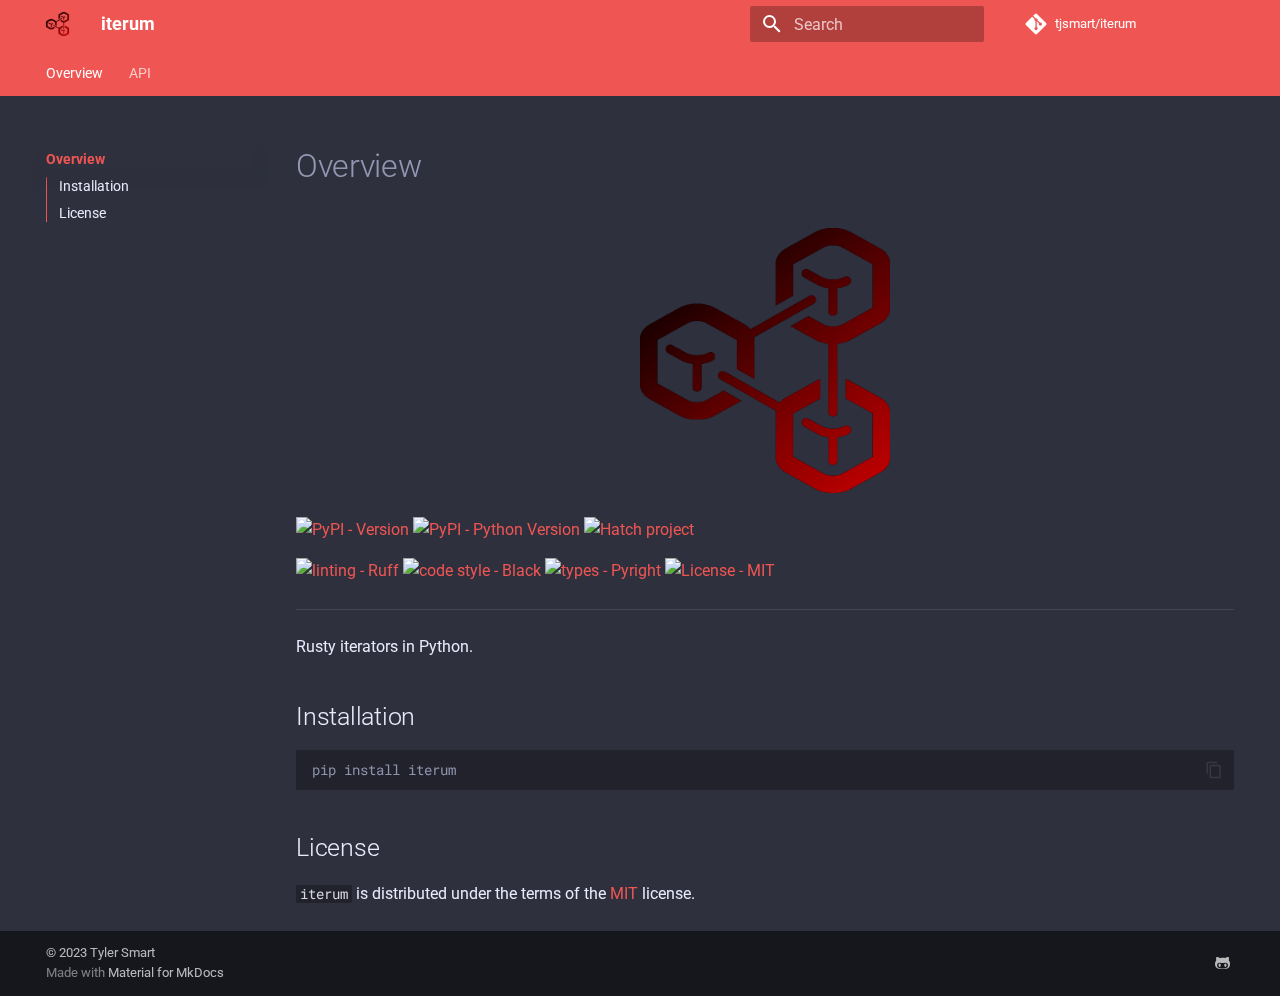
==== index.html @ ed1b3021 "Deployed e072a89 with MkDocs version: 1.4.3" ====
<!doctype html>
<html lang="en" class="no-js">
  <head>
    
      <meta charset="utf-8">
      <meta name="viewport" content="width=device-width,initial-scale=1">
      
      
        <meta name="author" content="tjsmart">
      
      
      
      
        <link rel="next" href="api/">
      
      <link rel="icon" href="assets/logo.png">
      <meta name="generator" content="mkdocs-1.4.3, mkdocs-material-9.1.17">
    
    
      
        <title>iterum</title>
      
    
    
      <link rel="stylesheet" href="assets/stylesheets/main.26e3688c.min.css">
      
        
        <link rel="stylesheet" href="assets/stylesheets/palette.ecc896b0.min.css">
      
      

    
    
    
      
        
        
        <link rel="preconnect" href="https://fonts.gstatic.com" crossorigin>
        <link rel="stylesheet" href="https://fonts.googleapis.com/css?family=Roboto:300,300i,400,400i,700,700i%7CRoboto+Mono:400,400i,700,700i&display=fallback">
        <style>:root{--md-text-font:"Roboto";--md-code-font:"Roboto Mono"}</style>
      
    
    
      <link rel="stylesheet" href="assets/_mkdocstrings.css">
    
    <script>__md_scope=new URL(".",location),__md_hash=e=>[...e].reduce((e,_)=>(e<<5)-e+_.charCodeAt(0),0),__md_get=(e,_=localStorage,t=__md_scope)=>JSON.parse(_.getItem(t.pathname+"."+e)),__md_set=(e,_,t=localStorage,a=__md_scope)=>{try{t.setItem(a.pathname+"."+e,JSON.stringify(_))}catch(e){}}</script>
    
      

    
    
    
  </head>
  
  
    
    
    
    
    
    <body dir="ltr" data-md-color-scheme="slate" data-md-color-primary="red" data-md-color-accent="red">
  
    
    
    <input class="md-toggle" data-md-toggle="drawer" type="checkbox" id="__drawer" autocomplete="off">
    <input class="md-toggle" data-md-toggle="search" type="checkbox" id="__search" autocomplete="off">
    <label class="md-overlay" for="__drawer"></label>
    <div data-md-component="skip">
      
        
        <a href="#overview" class="md-skip">
          Skip to content
        </a>
      
    </div>
    <div data-md-component="announce">
      
    </div>
    
    
      

<header class="md-header" data-md-component="header">
  <nav class="md-header__inner md-grid" aria-label="Header">
    <a href="." title="iterum" class="md-header__button md-logo" aria-label="iterum" data-md-component="logo">
      
  <img src="assets/logo.png" alt="logo">

    </a>
    <label class="md-header__button md-icon" for="__drawer">
      <svg xmlns="http://www.w3.org/2000/svg" viewBox="0 0 24 24"><path d="M3 6h18v2H3V6m0 5h18v2H3v-2m0 5h18v2H3v-2Z"/></svg>
    </label>
    <div class="md-header__title" data-md-component="header-title">
      <div class="md-header__ellipsis">
        <div class="md-header__topic">
          <span class="md-ellipsis">
            iterum
          </span>
        </div>
        <div class="md-header__topic" data-md-component="header-topic">
          <span class="md-ellipsis">
            
              Overview
            
          </span>
        </div>
      </div>
    </div>
    
      
    
    
    
      <label class="md-header__button md-icon" for="__search">
        <svg xmlns="http://www.w3.org/2000/svg" viewBox="0 0 24 24"><path d="M9.5 3A6.5 6.5 0 0 1 16 9.5c0 1.61-.59 3.09-1.56 4.23l.27.27h.79l5 5-1.5 1.5-5-5v-.79l-.27-.27A6.516 6.516 0 0 1 9.5 16 6.5 6.5 0 0 1 3 9.5 6.5 6.5 0 0 1 9.5 3m0 2C7 5 5 7 5 9.5S7 14 9.5 14 14 12 14 9.5 12 5 9.5 5Z"/></svg>
      </label>
      <div class="md-search" data-md-component="search" role="dialog">
  <label class="md-search__overlay" for="__search"></label>
  <div class="md-search__inner" role="search">
    <form class="md-search__form" name="search">
      <input type="text" class="md-search__input" name="query" aria-label="Search" placeholder="Search" autocapitalize="off" autocorrect="off" autocomplete="off" spellcheck="false" data-md-component="search-query" required>
      <label class="md-search__icon md-icon" for="__search">
        <svg xmlns="http://www.w3.org/2000/svg" viewBox="0 0 24 24"><path d="M9.5 3A6.5 6.5 0 0 1 16 9.5c0 1.61-.59 3.09-1.56 4.23l.27.27h.79l5 5-1.5 1.5-5-5v-.79l-.27-.27A6.516 6.516 0 0 1 9.5 16 6.5 6.5 0 0 1 3 9.5 6.5 6.5 0 0 1 9.5 3m0 2C7 5 5 7 5 9.5S7 14 9.5 14 14 12 14 9.5 12 5 9.5 5Z"/></svg>
        <svg xmlns="http://www.w3.org/2000/svg" viewBox="0 0 24 24"><path d="M20 11v2H8l5.5 5.5-1.42 1.42L4.16 12l7.92-7.92L13.5 5.5 8 11h12Z"/></svg>
      </label>
      <nav class="md-search__options" aria-label="Search">
        
        <button type="reset" class="md-search__icon md-icon" title="Clear" aria-label="Clear" tabindex="-1">
          <svg xmlns="http://www.w3.org/2000/svg" viewBox="0 0 24 24"><path d="M19 6.41 17.59 5 12 10.59 6.41 5 5 6.41 10.59 12 5 17.59 6.41 19 12 13.41 17.59 19 19 17.59 13.41 12 19 6.41Z"/></svg>
        </button>
      </nav>
      
        <div class="md-search__suggest" data-md-component="search-suggest"></div>
      
    </form>
    <div class="md-search__output">
      <div class="md-search__scrollwrap" data-md-scrollfix>
        <div class="md-search-result" data-md-component="search-result">
          <div class="md-search-result__meta">
            Initializing search
          </div>
          <ol class="md-search-result__list" role="presentation"></ol>
        </div>
      </div>
    </div>
  </div>
</div>
    
    
      <div class="md-header__source">
        <a href="https://github.com/tjsmart/iterum" title="Go to repository" class="md-source" data-md-component="source">
  <div class="md-source__icon md-icon">
    
    <svg xmlns="http://www.w3.org/2000/svg" viewBox="0 0 448 512"><!--! Font Awesome Free 6.4.0 by @fontawesome - https://fontawesome.com License - https://fontawesome.com/license/free (Icons: CC BY 4.0, Fonts: SIL OFL 1.1, Code: MIT License) Copyright 2023 Fonticons, Inc.--><path d="M439.55 236.05 244 40.45a28.87 28.87 0 0 0-40.81 0l-40.66 40.63 51.52 51.52c27.06-9.14 52.68 16.77 43.39 43.68l49.66 49.66c34.23-11.8 61.18 31 35.47 56.69-26.49 26.49-70.21-2.87-56-37.34L240.22 199v121.85c25.3 12.54 22.26 41.85 9.08 55a34.34 34.34 0 0 1-48.55 0c-17.57-17.6-11.07-46.91 11.25-56v-123c-20.8-8.51-24.6-30.74-18.64-45L142.57 101 8.45 235.14a28.86 28.86 0 0 0 0 40.81l195.61 195.6a28.86 28.86 0 0 0 40.8 0l194.69-194.69a28.86 28.86 0 0 0 0-40.81z"/></svg>
  </div>
  <div class="md-source__repository">
    tjsmart/iterum
  </div>
</a>
      </div>
    
  </nav>
  
</header>
    
    <div class="md-container" data-md-component="container">
      
      
        
          
            
<nav class="md-tabs" aria-label="Tabs" data-md-component="tabs">
  <div class="md-grid">
    <ul class="md-tabs__list">
      
        
  
  
    
  


  <li class="md-tabs__item">
    <a href="." class="md-tabs__link md-tabs__link--active">
      Overview
    </a>
  </li>

      
        
  
  


  <li class="md-tabs__item">
    <a href="api/" class="md-tabs__link">
      API
    </a>
  </li>

      
    </ul>
  </div>
</nav>
          
        
      
      <main class="md-main" data-md-component="main">
        <div class="md-main__inner md-grid">
          
            
              
              <div class="md-sidebar md-sidebar--primary" data-md-component="sidebar" data-md-type="navigation" >
                <div class="md-sidebar__scrollwrap">
                  <div class="md-sidebar__inner">
                    

  


  

<nav class="md-nav md-nav--primary md-nav--lifted md-nav--integrated" aria-label="Navigation" data-md-level="0">
  <label class="md-nav__title" for="__drawer">
    <a href="." title="iterum" class="md-nav__button md-logo" aria-label="iterum" data-md-component="logo">
      
  <img src="assets/logo.png" alt="logo">

    </a>
    iterum
  </label>
  
    <div class="md-nav__source">
      <a href="https://github.com/tjsmart/iterum" title="Go to repository" class="md-source" data-md-component="source">
  <div class="md-source__icon md-icon">
    
    <svg xmlns="http://www.w3.org/2000/svg" viewBox="0 0 448 512"><!--! Font Awesome Free 6.4.0 by @fontawesome - https://fontawesome.com License - https://fontawesome.com/license/free (Icons: CC BY 4.0, Fonts: SIL OFL 1.1, Code: MIT License) Copyright 2023 Fonticons, Inc.--><path d="M439.55 236.05 244 40.45a28.87 28.87 0 0 0-40.81 0l-40.66 40.63 51.52 51.52c27.06-9.14 52.68 16.77 43.39 43.68l49.66 49.66c34.23-11.8 61.18 31 35.47 56.69-26.49 26.49-70.21-2.87-56-37.34L240.22 199v121.85c25.3 12.54 22.26 41.85 9.08 55a34.34 34.34 0 0 1-48.55 0c-17.57-17.6-11.07-46.91 11.25-56v-123c-20.8-8.51-24.6-30.74-18.64-45L142.57 101 8.45 235.14a28.86 28.86 0 0 0 0 40.81l195.61 195.6a28.86 28.86 0 0 0 40.8 0l194.69-194.69a28.86 28.86 0 0 0 0-40.81z"/></svg>
  </div>
  <div class="md-source__repository">
    tjsmart/iterum
  </div>
</a>
    </div>
  
  <ul class="md-nav__list" data-md-scrollfix>
    
      
      
      

  
  
    
  
  
    <li class="md-nav__item md-nav__item--active">
      
      <input class="md-nav__toggle md-toggle" type="checkbox" id="__toc">
      
      
        
      
      
        <label class="md-nav__link md-nav__link--active" for="__toc">
          Overview
          <span class="md-nav__icon md-icon"></span>
        </label>
      
      <a href="." class="md-nav__link md-nav__link--active">
        Overview
      </a>
      
        

<nav class="md-nav md-nav--secondary" aria-label="Table of contents">
  
  
  
    
  
  
    <label class="md-nav__title" for="__toc">
      <span class="md-nav__icon md-icon"></span>
      Table of contents
    </label>
    <ul class="md-nav__list" data-md-component="toc" data-md-scrollfix>
      
        <li class="md-nav__item">
  <a href="#installation" class="md-nav__link">
    Installation
  </a>
  
</li>
      
        <li class="md-nav__item">
  <a href="#license" class="md-nav__link">
    License
  </a>
  
</li>
      
    </ul>
  
</nav>
      
    </li>
  

    
      
      
      

  
  
  
    <li class="md-nav__item">
      <a href="api/" class="md-nav__link">
        API
      </a>
    </li>
  

    
  </ul>
</nav>
                  </div>
                </div>
              </div>
            
            
          
          
            <div class="md-content" data-md-component="content">
              <article class="md-content__inner md-typeset">
                
                  

  
  


<h1 id="overview">Overview</h1>
<div align="center">
<!-- <img src="https://raw.githubusercontent.com/tjsmart/iterum/main/docs/assets/images/logo.png" alt="Iterum logo" width="500" role="img"> -->
<img src="assets/logo.png" alt="Iterum logo" width="250" role="img">
</div>

<p><a href="https://pypi.org/project/iterum"><img alt="PyPI - Version" src="https://img.shields.io/pypi/v/iterum.svg" /></a>
<a href="https://pypi.org/project/iterum"><img alt="PyPI - Python Version" src="https://img.shields.io/pypi/pyversions/iterum.svg" /></a>
<a href="https://github.com/pypa/hatch"><img alt="Hatch project" src="https://img.shields.io/badge/%F0%9F%A5%9A-Hatch-4051b5.svg" /></a></p>
<p><a href="https://github.com/astral-sh/ruff"><img alt="linting - Ruff" src="https://img.shields.io/endpoint?url=https://raw.githubusercontent.com/charliermarsh/ruff/main/assets/badge/v2.json" /></a>
<a href="https://github.com/psf/black"><img alt="code style - Black" src="https://img.shields.io/badge/code%20style-black-000000.svg" /></a>
<a href="https://microsoft.github.io/pyright/"><img alt="types - Pyright" src="https://microsoft.github.io/pyright/img/pyright_badge.svg" /></a>
<a href="https://spdx.org/licenses/"><img alt="License - MIT" src="https://img.shields.io/badge/license-MIT-9400d3.svg" /></a></p>
<hr />
<p>Rusty iterators in Python.</p>
<h2 id="installation">Installation</h2>
<div class="highlight"><pre><span></span><code><a id="__codelineno-0-1" name="__codelineno-0-1" href="#__codelineno-0-1"></a><span class="go">pip install iterum</span>
</code></pre></div>
<h2 id="license">License</h2>
<p><code>iterum</code> is distributed under the terms of the <a href="https://spdx.org/licenses/MIT.html">MIT</a> license.</p>





                
              </article>
            </div>
          
          
  <script>var tabs=__md_get("__tabs");if(Array.isArray(tabs))e:for(var set of document.querySelectorAll(".tabbed-set")){var tab,labels=set.querySelector(".tabbed-labels");for(tab of tabs)for(var label of labels.getElementsByTagName("label"))if(label.innerText.trim()===tab){var input=document.getElementById(label.htmlFor);input.checked=!0;continue e}}</script>

        </div>
        
          <button type="button" class="md-top md-icon" data-md-component="top" hidden>
            <svg xmlns="http://www.w3.org/2000/svg" viewBox="0 0 24 24"><path d="M13 20h-2V8l-5.5 5.5-1.42-1.42L12 4.16l7.92 7.92-1.42 1.42L13 8v12Z"/></svg>
            Back to top
          </button>
        
      </main>
      
        <footer class="md-footer">
  
  <div class="md-footer-meta md-typeset">
    <div class="md-footer-meta__inner md-grid">
      <div class="md-copyright">
  
    <div class="md-copyright__highlight">
      &copy; 2023 <a href="https://github.com/tjsmart"  target="_blank" rel="noopener">Tyler Smart</a>

    </div>
  
  
    Made with
    <a href="https://squidfunk.github.io/mkdocs-material/" target="_blank" rel="noopener">
      Material for MkDocs
    </a>
  
</div>
      
        <div class="md-social">
  
    
    
    
    
      
      
    
    <a href="https://github.com/tjsmart" target="_blank" rel="noopener" title="github.com" class="md-social__link">
      <svg xmlns="http://www.w3.org/2000/svg" viewBox="0 0 480 512"><!--! Font Awesome Free 6.4.0 by @fontawesome - https://fontawesome.com License - https://fontawesome.com/license/free (Icons: CC BY 4.0, Fonts: SIL OFL 1.1, Code: MIT License) Copyright 2023 Fonticons, Inc.--><path d="M186.1 328.7c0 20.9-10.9 55.1-36.7 55.1s-36.7-34.2-36.7-55.1 10.9-55.1 36.7-55.1 36.7 34.2 36.7 55.1zM480 278.2c0 31.9-3.2 65.7-17.5 95-37.9 76.6-142.1 74.8-216.7 74.8-75.8 0-186.2 2.7-225.6-74.8-14.6-29-20.2-63.1-20.2-95 0-41.9 13.9-81.5 41.5-113.6-5.2-15.8-7.7-32.4-7.7-48.8 0-21.5 4.9-32.3 14.6-51.8 45.3 0 74.3 9 108.8 36 29-6.9 58.8-10 88.7-10 27 0 54.2 2.9 80.4 9.2 34-26.7 63-35.2 107.8-35.2 9.8 19.5 14.6 30.3 14.6 51.8 0 16.4-2.6 32.7-7.7 48.2 27.5 32.4 39 72.3 39 114.2zm-64.3 50.5c0-43.9-26.7-82.6-73.5-82.6-18.9 0-37 3.4-56 6-14.9 2.3-29.8 3.2-45.1 3.2-15.2 0-30.1-.9-45.1-3.2-18.7-2.6-37-6-56-6-46.8 0-73.5 38.7-73.5 82.6 0 87.8 80.4 101.3 150.4 101.3h48.2c70.3 0 150.6-13.4 150.6-101.3zm-82.6-55.1c-25.8 0-36.7 34.2-36.7 55.1s10.9 55.1 36.7 55.1 36.7-34.2 36.7-55.1-10.9-55.1-36.7-55.1z"/></svg>
    </a>
  
</div>
      
    </div>
  </div>
</footer>
      
    </div>
    <div class="md-dialog" data-md-component="dialog">
      <div class="md-dialog__inner md-typeset"></div>
    </div>
    
    <script id="__config" type="application/json">{"base": ".", "features": ["navigation.tabs", "navigation.sections", "toc.integrate", "navigation.top", "search.suggest", "search.highlight", "content.tabs.link", "content.code.annotation", "content.code.copy"], "search": "assets/javascripts/workers/search.208ed371.min.js", "translations": {"clipboard.copied": "Copied to clipboard", "clipboard.copy": "Copy to clipboard", "search.result.more.one": "1 more on this page", "search.result.more.other": "# more on this page", "search.result.none": "No matching documents", "search.result.one": "1 matching document", "search.result.other": "# matching documents", "search.result.placeholder": "Type to start searching", "search.result.term.missing": "Missing", "select.version": "Select version"}}</script>
    
    
      <script src="assets/javascripts/bundle.b425cdc4.min.js"></script>
      
    
  </body>
</html>
---- assets/stylesheets/main.26e3688c.min.css ----
@charset "UTF-8";html{-webkit-text-size-adjust:none;-moz-text-size-adjust:none;text-size-adjust:none;box-sizing:border-box}*,:after,:before{box-sizing:inherit}@media (prefers-reduced-motion){*,:after,:before{transition:none!important}}body{margin:0}a,button,input,label{-webkit-tap-highlight-color:transparent}a{color:inherit;text-decoration:none}hr{border:0;box-sizing:initial;display:block;height:.05rem;overflow:visible;padding:0}small{font-size:80%}sub,sup{line-height:1em}img{border-style:none}table{border-collapse:initial;border-spacing:0}td,th{font-weight:400;vertical-align:top}button{background:#0000;border:0;font-family:inherit;font-size:inherit;margin:0;padding:0}input{border:0;outline:none}:root{--md-primary-fg-color:#4051b5;--md-primary-fg-color--light:#5d6cc0;--md-primary-fg-color--dark:#303fa1;--md-primary-bg-color:#fff;--md-primary-bg-color--light:#ffffffb3;--md-accent-fg-color:#526cfe;--md-accent-fg-color--transparent:#526cfe1a;--md-accent-bg-color:#fff;--md-accent-bg-color--light:#ffffffb3}[data-md-color-scheme=default]{color-scheme:light}[data-md-color-scheme=default] img[src$="#gh-dark-mode-only"],[data-md-color-scheme=default] img[src$="#only-dark"]{display:none}:root,[data-md-color-scheme=default]{--md-default-fg-color:#000000de;--md-default-fg-color--light:#0000008a;--md-default-fg-color--lighter:#00000052;--md-default-fg-color--lightest:#00000012;--md-default-bg-color:#fff;--md-default-bg-color--light:#ffffffb3;--md-default-bg-color--lighter:#ffffff4d;--md-default-bg-color--lightest:#ffffff1f;--md-code-fg-color:#36464e;--md-code-bg-color:#f5f5f5;--md-code-hl-color:#ffff0080;--md-code-hl-number-color:#d52a2a;--md-code-hl-special-color:#db1457;--md-code-hl-function-color:#a846b9;--md-code-hl-constant-color:#6e59d9;--md-code-hl-keyword-color:#3f6ec6;--md-code-hl-string-color:#1c7d4d;--md-code-hl-name-color:var(--md-code-fg-color);--md-code-hl-operator-color:var(--md-default-fg-color--light);--md-code-hl-punctuation-color:var(--md-default-fg-color--light);--md-code-hl-comment-color:var(--md-default-fg-color--light);--md-code-hl-generic-color:var(--md-default-fg-color--light);--md-code-hl-variable-color:var(--md-default-fg-color--light);--md-typeset-color:var(--md-default-fg-color);--md-typeset-a-color:var(--md-primary-fg-color);--md-typeset-mark-color:#ffff0080;--md-typeset-del-color:#f5503d26;--md-typeset-ins-color:#0bd57026;--md-typeset-kbd-color:#fafafa;--md-typeset-kbd-accent-color:#fff;--md-typeset-kbd-border-color:#b8b8b8;--md-typeset-table-color:#0000001f;--md-typeset-table-color--light:rgba(0,0,0,.035);--md-admonition-fg-color:var(--md-default-fg-color);--md-admonition-bg-color:var(--md-default-bg-color);--md-warning-fg-color:#000000de;--md-warning-bg-color:#ff9;--md-footer-fg-color:#fff;--md-footer-fg-color--light:#ffffffb3;--md-footer-fg-color--lighter:#ffffff73;--md-footer-bg-color:#000000de;--md-footer-bg-color--dark:#00000052;--md-shadow-z1:0 0.2rem 0.5rem #0000000d,0 0 0.05rem #0000001a;--md-shadow-z2:0 0.2rem 0.5rem #0000001a,0 0 0.05rem #00000040;--md-shadow-z3:0 0.2rem 0.5rem #0003,0 0 0.05rem #00000059}.md-icon svg{fill:currentcolor;display:block;height:1.2rem;width:1.2rem}body{-webkit-font-smoothing:antialiased;-moz-osx-font-smoothing:grayscale;--md-text-font-family:var(--md-text-font,_),-apple-system,BlinkMacSystemFont,Helvetica,Arial,sans-serif;--md-code-font-family:var(--md-code-font,_),SFMono-Regular,Consolas,Menlo,monospace}aside,body,input{font-feature-settings:"kern","liga";color:var(--md-typeset-color);font-family:var(--md-text-font-family)}code,kbd,pre{font-feature-settings:"kern";font-family:var(--md-code-font-family)}:root{--md-typeset-table-sort-icon:url('data:image/svg+xml;charset=utf-8,<svg xmlns="http://www.w3.org/2000/svg" viewBox="0 0 24 24"><path d="m18 21-4-4h3V7h-3l4-4 4 4h-3v10h3M2 19v-2h10v2M2 13v-2h7v2M2 7V5h4v2H2Z"/></svg>');--md-typeset-table-sort-icon--asc:url('data:image/svg+xml;charset=utf-8,<svg xmlns="http://www.w3.org/2000/svg" viewBox="0 0 24 24"><path d="M19 17h3l-4 4-4-4h3V3h2M2 17h10v2H2M6 5v2H2V5m0 6h7v2H2v-2Z"/></svg>');--md-typeset-table-sort-icon--desc:url('data:image/svg+xml;charset=utf-8,<svg xmlns="http://www.w3.org/2000/svg" viewBox="0 0 24 24"><path d="M19 7h3l-4-4-4 4h3v14h2M2 17h10v2H2M6 5v2H2V5m0 6h7v2H2v-2Z"/></svg>')}.md-typeset{-webkit-print-color-adjust:exact;color-adjust:exact;font-size:.8rem;line-height:1.6}@media print{.md-typeset{font-size:.68rem}}.md-typeset blockquote,.md-typeset dl,.md-typeset figure,.md-typeset ol,.md-typeset pre,.md-typeset ul{margin-bottom:1em;margin-top:1em}.md-typeset h1{color:var(--md-default-fg-color--light);font-size:2em;line-height:1.3;margin:0 0 1.25em}.md-typeset h1,.md-typeset h2{font-weight:300;letter-spacing:-.01em}.md-typeset h2{font-size:1.5625em;line-height:1.4;margin:1.6em 0 .64em}.md-typeset h3{font-size:1.25em;font-weight:400;letter-spacing:-.01em;line-height:1.5;margin:1.6em 0 .8em}.md-typeset h2+h3{margin-top:.8em}.md-typeset h4{font-weight:700;letter-spacing:-.01em;margin:1em 0}.md-typeset h5,.md-typeset h6{color:var(--md-default-fg-color--light);font-size:.8em;font-weight:700;letter-spacing:-.01em;margin:1.25em 0}.md-typeset h5{text-transform:uppercase}.md-typeset hr{border-bottom:.05rem solid var(--md-default-fg-color--lightest);display:flow-root;margin:1.5em 0}.md-typeset a{color:var(--md-typeset-a-color);word-break:break-word}.md-typeset a,.md-typeset a:before{transition:color 125ms}.md-typeset a:focus,.md-typeset a:hover{color:var(--md-accent-fg-color)}.md-typeset a:focus code,.md-typeset a:hover code{background-color:var(--md-accent-fg-color--transparent)}.md-typeset a code{color:currentcolor;transition:background-color 125ms}.md-typeset a.focus-visible{outline-color:var(--md-accent-fg-color);outline-offset:.2rem}.md-typeset code,.md-typeset kbd,.md-typeset pre{color:var(--md-code-fg-color);direction:ltr;font-variant-ligatures:none}@media print{.md-typeset code,.md-typeset kbd,.md-typeset pre{white-space:pre-wrap}}.md-typeset code{background-color:var(--md-code-bg-color);border-radius:.1rem;-webkit-box-decoration-break:clone;box-decoration-break:clone;font-size:.85em;padding:0 .2941176471em;word-break:break-word}.md-typeset code:not(.focus-visible){-webkit-tap-highlight-color:transparent;outline:none}.md-typeset pre{display:flow-root;line-height:1.4;position:relative}.md-typeset pre>code{-webkit-box-decoration-break:slice;box-decoration-break:slice;box-shadow:none;display:block;margin:0;outline-color:var(--md-accent-fg-color);overflow:auto;padding:.7720588235em 1.1764705882em;scrollbar-color:var(--md-default-fg-color--lighter) #0000;scrollbar-width:thin;touch-action:auto;word-break:normal}.md-typeset pre>code:hover{scrollbar-color:var(--md-accent-fg-color) #0000}.md-typeset pre>code::-webkit-scrollbar{height:.2rem;width:.2rem}.md-typeset pre>code::-webkit-scrollbar-thumb{background-color:var(--md-default-fg-color--lighter)}.md-typeset pre>code::-webkit-scrollbar-thumb:hover{background-color:var(--md-accent-fg-color)}.md-typeset kbd{background-color:var(--md-typeset-kbd-color);border-radius:.1rem;box-shadow:0 .1rem 0 .05rem var(--md-typeset-kbd-border-color),0 .1rem 0 var(--md-typeset-kbd-border-color),0 -.1rem .2rem var(--md-typeset-kbd-accent-color) inset;color:var(--md-default-fg-color);display:inline-block;font-size:.75em;padding:0 .6666666667em;vertical-align:text-top;word-break:break-word}.md-typeset mark{background-color:var(--md-typeset-mark-color);-webkit-box-decoration-break:clone;box-decoration-break:clone;color:inherit;word-break:break-word}.md-typeset abbr{border-bottom:.05rem dotted var(--md-default-fg-color--light);cursor:help;text-decoration:none}@media (hover:none){.md-typeset abbr[title]:focus:after,.md-typeset abbr[title]:hover:after{background-color:var(--md-default-fg-color);border-radius:.1rem;box-shadow:var(--md-shadow-z3);color:var(--md-default-bg-color);content:attr(title);font-size:.7rem;left:.8rem;margin-top:2em;padding:.2rem .3rem;position:absolute;right:.8rem}}.md-typeset small{opacity:.75}[dir=ltr] .md-typeset sub,[dir=ltr] .md-typeset sup{margin-left:.078125em}[dir=rtl] .md-typeset sub,[dir=rtl] .md-typeset sup{margin-right:.078125em}[dir=ltr] .md-typeset blockquote{padding-left:.6rem}[dir=rtl] .md-typeset blockquote{padding-right:.6rem}[dir=ltr] .md-typeset blockquote{border-left:.2rem solid var(--md-default-fg-color--lighter)}[dir=rtl] .md-typeset blockquote{border-right:.2rem solid var(--md-default-fg-color--lighter)}.md-typeset blockquote{color:var(--md-default-fg-color--light);margin-left:0;margin-right:0}.md-typeset ul{list-style-type:disc}[dir=ltr] .md-typeset ol,[dir=ltr] .md-typeset ul{margin-left:.625em}[dir=rtl] .md-typeset ol,[dir=rtl] .md-typeset ul{margin-right:.625em}.md-typeset ol,.md-typeset ul{padding:0}.md-typeset ol:not([hidden]),.md-typeset ul:not([hidden]){display:flow-root}.md-typeset ol ol,.md-typeset ul ol{list-style-type:lower-alpha}.md-typeset ol ol ol,.md-typeset ul ol ol{list-style-type:lower-roman}[dir=ltr] .md-typeset ol li,[dir=ltr] .md-typeset ul li{margin-left:1.25em}[dir=rtl] .md-typeset ol li,[dir=rtl] .md-typeset ul li{margin-right:1.25em}.md-typeset ol li,.md-typeset ul li{margin-bottom:.5em}.md-typeset ol li blockquote,.md-typeset ol li p,.md-typeset ul li blockquote,.md-typeset ul li p{margin:.5em 0}.md-typeset ol li:last-child,.md-typeset ul li:last-child{margin-bottom:0}[dir=ltr] .md-typeset ol li ol,[dir=ltr] .md-typeset ol li ul,[dir=ltr] .md-typeset ul li ol,[dir=ltr] .md-typeset ul li ul{margin-left:.625em}[dir=rtl] .md-typeset ol li ol,[dir=rtl] .md-typeset ol li ul,[dir=rtl] .md-typeset ul li ol,[dir=rtl] .md-typeset ul li ul{margin-right:.625em}.md-typeset ol li ol,.md-typeset ol li ul,.md-typeset ul li ol,.md-typeset ul li ul{margin-bottom:.5em;margin-top:.5em}[dir=ltr] .md-typeset dd{margin-left:1.875em}[dir=rtl] .md-typeset dd{margin-right:1.875em}.md-typeset dd{margin-bottom:1.5em;margin-top:1em}.md-typeset img,.md-typeset svg,.md-typeset video{height:auto;max-width:100%}.md-typeset img[align=left]{margin:1em 1em 1em 0}.md-typeset img[align=right]{margin:1em 0 1em 1em}.md-typeset img[align]:only-child{margin-top:0}.md-typeset figure{display:flow-root;margin:1em auto;max-width:100%;text-align:center;width:-webkit-fit-content;width:-moz-fit-content;width:fit-content}.md-typeset figure img{display:block}.md-typeset figcaption{font-style:italic;margin:1em auto;max-width:24rem}.md-typeset iframe{max-width:100%}.md-typeset table:not([class]){background-color:var(--md-default-bg-color);border:.05rem solid var(--md-typeset-table-color);border-radius:.1rem;display:inline-block;font-size:.64rem;max-width:100%;overflow:auto;touch-action:auto}@media print{.md-typeset table:not([class]){display:table}}.md-typeset table:not([class])+*{margin-top:1.5em}.md-typeset table:not([class]) td>:first-child,.md-typeset table:not([class]) th>:first-child{margin-top:0}.md-typeset table:not([class]) td>:last-child,.md-typeset table:not([class]) th>:last-child{margin-bottom:0}.md-typeset table:not([class]) td:not([align]),.md-typeset table:not([class]) th:not([align]){text-align:left}[dir=rtl] .md-typeset table:not([class]) td:not([align]),[dir=rtl] .md-typeset table:not([class]) th:not([align]){text-align:right}.md-typeset table:not([class]) th{font-weight:700;min-width:5rem;padding:.9375em 1.25em;vertical-align:top}.md-typeset table:not([class]) td{border-top:.05rem solid var(--md-typeset-table-color);padding:.9375em 1.25em;vertical-align:top}.md-typeset table:not([class]) tbody tr{transition:background-color 125ms}.md-typeset table:not([class]) tbody tr:hover{background-color:var(--md-typeset-table-color--light);box-shadow:0 .05rem 0 var(--md-default-bg-color) inset}.md-typeset table:not([class]) a{word-break:normal}.md-typeset table th[role=columnheader]{cursor:pointer}[dir=ltr] .md-typeset table th[role=columnheader]:after{margin-left:.5em}[dir=rtl] .md-typeset table th[role=columnheader]:after{margin-right:.5em}.md-typeset table th[role=columnheader]:after{content:"";display:inline-block;height:1.2em;-webkit-mask-image:var(--md-typeset-table-sort-icon);mask-image:var(--md-typeset-table-sort-icon);-webkit-mask-repeat:no-repeat;mask-repeat:no-repeat;-webkit-mask-size:contain;mask-size:contain;transition:background-color 125ms;vertical-align:text-bottom;width:1.2em}.md-typeset table th[role=columnheader]:hover:after{background-color:var(--md-default-fg-color--lighter)}.md-typeset table th[role=columnheader][aria-sort=ascending]:after{background-color:var(--md-default-fg-color--light);-webkit-mask-image:var(--md-typeset-table-sort-icon--asc);mask-image:var(--md-typeset-table-sort-icon--asc)}.md-typeset table th[role=columnheader][aria-sort=descending]:after{background-color:var(--md-default-fg-color--light);-webkit-mask-image:var(--md-typeset-table-sort-icon--desc);mask-image:var(--md-typeset-table-sort-icon--desc)}.md-typeset__scrollwrap{margin:1em -.8rem;overflow-x:auto;touch-action:auto}.md-typeset__table{display:inline-block;margin-bottom:.5em;padding:0 .8rem}@media print{.md-typeset__table{display:block}}html .md-typeset__table table{display:table;margin:0;overflow:hidden;width:100%}@media screen and (max-width:44.9375em){.md-content__inner>pre{margin:1em -.8rem}.md-content__inner>pre code{border-radius:0}}.md-banner{background-color:var(--md-footer-bg-color);color:var(--md-footer-fg-color);overflow:auto}@media print{.md-banner{display:none}}.md-banner--warning{background-color:var(--md-warning-bg-color);color:var(--md-warning-fg-color)}.md-banner__inner{font-size:.7rem;margin:.6rem auto;padding:0 .8rem}[dir=ltr] .md-banner__button{float:right}[dir=rtl] .md-banner__button{float:left}.md-banner__button{color:inherit;cursor:pointer;transition:opacity .25s}.md-banner__button:hover{opacity:.7}html{font-size:125%;height:100%;overflow-x:hidden}@media screen and (min-width:100em){html{font-size:137.5%}}@media screen and (min-width:125em){html{font-size:150%}}body{background-color:var(--md-default-bg-color);display:flex;flex-direction:column;font-size:.5rem;min-height:100%;position:relative;width:100%}@media print{body{display:block}}@media screen and (max-width:59.9375em){body[data-md-scrolllock]{position:fixed}}.md-grid{margin-left:auto;margin-right:auto;max-width:61rem}.md-container{display:flex;flex-direction:column;flex-grow:1}@media print{.md-container{display:block}}.md-main{flex-grow:1}.md-main__inner{display:flex;height:100%;margin-top:1.5rem}.md-ellipsis{overflow:hidden;text-overflow:ellipsis}.md-toggle{display:none}.md-option{height:0;opacity:0;position:absolute;width:0}.md-option:checked+label:not([hidden]){display:block}.md-option.focus-visible+label{outline-color:var(--md-accent-fg-color);outline-style:auto}.md-skip{background-color:var(--md-default-fg-color);border-radius:.1rem;color:var(--md-default-bg-color);font-size:.64rem;margin:.5rem;opacity:0;outline-color:var(--md-accent-fg-color);padding:.3rem .5rem;position:fixed;transform:translateY(.4rem);z-index:-1}.md-skip:focus{opacity:1;transform:translateY(0);transition:transform .25s cubic-bezier(.4,0,.2,1),opacity 175ms 75ms;z-index:10}@page{margin:25mm}:root{--md-clipboard-icon:url('data:image/svg+xml;charset=utf-8,<svg xmlns="http://www.w3.org/2000/svg" viewBox="0 0 24 24"><path d="M19 21H8V7h11m0-2H8a2 2 0 0 0-2 2v14a2 2 0 0 0 2 2h11a2 2 0 0 0 2-2V7a2 2 0 0 0-2-2m-3-4H4a2 2 0 0 0-2 2v14h2V3h12V1Z"/></svg>')}.md-clipboard{border-radius:.1rem;color:var(--md-default-fg-color--lightest);cursor:pointer;height:1.5em;outline-color:var(--md-accent-fg-color);outline-offset:.1rem;position:absolute;right:.5em;top:.5em;transition:color .25s;width:1.5em;z-index:1}@media print{.md-clipboard{display:none}}.md-clipboard:not(.focus-visible){-webkit-tap-highlight-color:transparent;outline:none}:hover>.md-clipboard{color:var(--md-default-fg-color--light)}.md-clipboard:focus,.md-clipboard:hover{color:var(--md-accent-fg-color)}.md-clipboard:after{background-color:currentcolor;content:"";display:block;height:1.125em;margin:0 auto;-webkit-mask-image:var(--md-clipboard-icon);mask-image:var(--md-clipboard-icon);-webkit-mask-position:center;mask-position:center;-webkit-mask-repeat:no-repeat;mask-repeat:no-repeat;-webkit-mask-size:contain;mask-size:contain;width:1.125em}.md-clipboard--inline{cursor:pointer}.md-clipboard--inline code{transition:color .25s,background-color .25s}.md-clipboard--inline:focus code,.md-clipboard--inline:hover code{background-color:var(--md-accent-fg-color--transparent);color:var(--md-accent-fg-color)}@keyframes consent{0%{opacity:0;transform:translateY(100%)}to{opacity:1;transform:translateY(0)}}@keyframes overlay{0%{opacity:0}to{opacity:1}}.md-consent__overlay{animation:overlay .25s both;-webkit-backdrop-filter:blur(.1rem);backdrop-filter:blur(.1rem);background-color:#0000008a;height:100%;opacity:1;position:fixed;top:0;width:100%;z-index:5}.md-consent__inner{animation:consent .5s cubic-bezier(.1,.7,.1,1) both;background-color:var(--md-default-bg-color);border:0;border-radius:.1rem;bottom:0;box-shadow:0 0 .2rem #0000001a,0 .2rem .4rem #0003;max-height:100%;overflow:auto;padding:0;position:fixed;width:100%;z-index:5}.md-consent__form{padding:.8rem}.md-consent__settings{display:none;margin:1em 0}input:checked+.md-consent__settings{display:block}.md-consent__controls{margin-bottom:.8rem}.md-typeset .md-consent__controls .md-button{display:inline}@media screen and (max-width:44.9375em){.md-typeset .md-consent__controls .md-button{display:block;margin-top:.4rem;text-align:center;width:100%}}.md-consent label{cursor:pointer}.md-content{flex-grow:1;min-width:0}.md-content__inner{margin:0 .8rem 1.2rem;padding-top:.6rem}@media screen and (min-width:76.25em){[dir=ltr] .md-sidebar--primary:not([hidden])~.md-content>.md-content__inner{margin-left:1.2rem}[dir=ltr] .md-sidebar--secondary:not([hidden])~.md-content>.md-content__inner,[dir=rtl] .md-sidebar--primary:not([hidden])~.md-content>.md-content__inner{margin-right:1.2rem}[dir=rtl] .md-sidebar--secondary:not([hidden])~.md-content>.md-content__inner{margin-left:1.2rem}}.md-content__inner:before{content:"";display:block;height:.4rem}.md-content__inner>:last-child{margin-bottom:0}[dir=ltr] .md-content__button{float:right}[dir=rtl] .md-content__button{float:left}[dir=ltr] .md-content__button{margin-left:.4rem}[dir=rtl] .md-content__button{margin-right:.4rem}.md-content__button{margin:.4rem 0;padding:0}@media print{.md-content__button{display:none}}.md-typeset .md-content__button{color:var(--md-default-fg-color--lighter)}.md-content__button svg{display:inline;vertical-align:top}[dir=rtl] .md-content__button svg{transform:scaleX(-1)}[dir=ltr] .md-dialog{right:.8rem}[dir=rtl] .md-dialog{left:.8rem}.md-dialog{background-color:var(--md-default-fg-color);border-radius:.1rem;bottom:.8rem;box-shadow:var(--md-shadow-z3);min-width:11.1rem;opacity:0;padding:.4rem .6rem;pointer-events:none;position:fixed;transform:translateY(100%);transition:transform 0ms .4s,opacity .4s;z-index:4}@media print{.md-dialog{display:none}}.md-dialog--active{opacity:1;pointer-events:auto;transform:translateY(0);transition:transform .4s cubic-bezier(.075,.85,.175,1),opacity .4s}.md-dialog__inner{color:var(--md-default-bg-color);font-size:.7rem}.md-feedback{margin:2em 0 1em;text-align:center}.md-feedback fieldset{border:none;margin:0;padding:0}.md-feedback__title{font-weight:700;margin:1em auto}.md-feedback__inner{position:relative}.md-feedback__list{align-content:baseline;display:flex;flex-wrap:wrap;justify-content:center;position:relative}.md-feedback__list:hover .md-icon:not(:disabled){color:var(--md-default-fg-color--lighter)}:disabled .md-feedback__list{min-height:1.8rem}.md-feedback__icon{color:var(--md-default-fg-color--light);cursor:pointer;flex-shrink:0;margin:0 .1rem;transition:color 125ms}.md-feedback__icon:not(:disabled).md-icon:hover{color:var(--md-accent-fg-color)}.md-feedback__icon:disabled{color:var(--md-default-fg-color--lightest);pointer-events:none}.md-feedback__note{opacity:0;position:relative;transform:translateY(.4rem);transition:transform .4s cubic-bezier(.1,.7,.1,1),opacity .15s}.md-feedback__note>*{margin:0 auto;max-width:16rem}:disabled .md-feedback__note{opacity:1;transform:translateY(0)}.md-footer{background-color:var(--md-footer-bg-color);color:var(--md-footer-fg-color)}@media print{.md-footer{display:none}}.md-footer__inner{justify-content:space-between;overflow:auto;padding:.2rem}.md-footer__inner:not([hidden]){display:flex}.md-footer__link{align-items:end;display:flex;flex-grow:0.01;margin-bottom:.4rem;margin-top:1rem;max-width:100%;outline-color:var(--md-accent-fg-color);overflow:hidden;transition:opacity .25s}.md-footer__link:focus,.md-footer__link:hover{opacity:.7}[dir=rtl] .md-footer__link svg{transform:scaleX(-1)}@media screen and (max-width:44.9375em){.md-footer__link--prev{flex-shrink:0}.md-footer__link--prev .md-footer__title{display:none}}[dir=ltr] .md-footer__link--next{margin-left:auto}[dir=rtl] .md-footer__link--next{margin-right:auto}.md-footer__link--next{text-align:right}[dir=rtl] .md-footer__link--next{text-align:left}.md-footer__title{flex-grow:1;font-size:.9rem;margin-bottom:.7rem;max-width:calc(100% - 2.4rem);padding:0 1rem;white-space:nowrap}.md-footer__button{margin:.2rem;padding:.4rem}.md-footer__direction{font-size:.64rem;opacity:.7}.md-footer-meta{background-color:var(--md-footer-bg-color--dark)}.md-footer-meta__inner{display:flex;flex-wrap:wrap;justify-content:space-between;padding:.2rem}html .md-footer-meta.md-typeset a{color:var(--md-footer-fg-color--light)}html .md-footer-meta.md-typeset a:focus,html .md-footer-meta.md-typeset a:hover{color:var(--md-footer-fg-color)}.md-copyright{color:var(--md-footer-fg-color--lighter);font-size:.64rem;margin:auto .6rem;padding:.4rem 0;width:100%}@media screen and (min-width:45em){.md-copyright{width:auto}}.md-copyright__highlight{color:var(--md-footer-fg-color--light)}.md-social{margin:0 .4rem;padding:.2rem 0 .6rem}@media screen and (min-width:45em){.md-social{padding:.6rem 0}}.md-social__link{display:inline-block;height:1.6rem;text-align:center;width:1.6rem}.md-social__link:before{line-height:1.9}.md-social__link svg{fill:currentcolor;max-height:.8rem;vertical-align:-25%}.md-typeset .md-button{border:.1rem solid;border-radius:.1rem;color:var(--md-primary-fg-color);cursor:pointer;display:inline-block;font-weight:700;padding:.625em 2em;transition:color 125ms,background-color 125ms,border-color 125ms}.md-typeset .md-button--primary{background-color:var(--md-primary-fg-color);border-color:var(--md-primary-fg-color);color:var(--md-primary-bg-color)}.md-typeset .md-button:focus,.md-typeset .md-button:hover{background-color:var(--md-accent-fg-color);border-color:var(--md-accent-fg-color);color:var(--md-accent-bg-color)}[dir=ltr] .md-typeset .md-input{border-top-left-radius:.1rem}[dir=ltr] .md-typeset .md-input,[dir=rtl] .md-typeset .md-input{border-top-right-radius:.1rem}[dir=rtl] .md-typeset .md-input{border-top-left-radius:.1rem}.md-typeset .md-input{border-bottom:.1rem solid var(--md-default-fg-color--lighter);box-shadow:var(--md-shadow-z1);font-size:.8rem;height:1.8rem;padding:0 .6rem;transition:border .25s,box-shadow .25s}.md-typeset .md-input:focus,.md-typeset .md-input:hover{border-bottom-color:var(--md-accent-fg-color);box-shadow:var(--md-shadow-z2)}.md-typeset .md-input--stretch{width:100%}.md-header{background-color:var(--md-primary-fg-color);box-shadow:0 0 .2rem #0000,0 .2rem .4rem #0000;color:var(--md-primary-bg-color);display:block;left:0;position:sticky;right:0;top:0;z-index:4}@media print{.md-header{display:none}}.md-header[hidden]{transform:translateY(-100%);transition:transform .25s cubic-bezier(.8,0,.6,1),box-shadow .25s}.md-header--shadow{box-shadow:0 0 .2rem #0000001a,0 .2rem .4rem #0003;transition:transform .25s cubic-bezier(.1,.7,.1,1),box-shadow .25s}.md-header__inner{align-items:center;display:flex;padding:0 .2rem}.md-header__button{color:currentcolor;cursor:pointer;margin:.2rem;outline-color:var(--md-accent-fg-color);padding:.4rem;position:relative;transition:opacity .25s;vertical-align:middle;z-index:1}.md-header__button:hover{opacity:.7}.md-header__button:not([hidden]){display:inline-block}.md-header__button:not(.focus-visible){-webkit-tap-highlight-color:transparent;outline:none}.md-header__button.md-logo{margin:.2rem;padding:.4rem}@media screen and (max-width:76.1875em){.md-header__button.md-logo{display:none}}.md-header__button.md-logo img,.md-header__button.md-logo svg{fill:currentcolor;display:block;height:1.2rem;width:auto}@media screen and (min-width:60em){.md-header__button[for=__search]{display:none}}.no-js .md-header__button[for=__search]{display:none}[dir=rtl] .md-header__button[for=__search] svg{transform:scaleX(-1)}@media screen and (min-width:76.25em){.md-header__button[for=__drawer]{display:none}}.md-header__topic{display:flex;max-width:100%;position:absolute;transition:transform .4s cubic-bezier(.1,.7,.1,1),opacity .15s;white-space:nowrap}.md-header__topic+.md-header__topic{opacity:0;pointer-events:none;transform:translateX(1.25rem);transition:transform .4s cubic-bezier(1,.7,.1,.1),opacity .15s;z-index:-1}[dir=rtl] .md-header__topic+.md-header__topic{transform:translateX(-1.25rem)}.md-header__topic:first-child{font-weight:700}[dir=ltr] .md-header__title{margin-left:1rem}[dir=rtl] .md-header__title{margin-right:1rem}[dir=ltr] .md-header__title{margin-right:.4rem}[dir=rtl] .md-header__title{margin-left:.4rem}.md-header__title{flex-grow:1;font-size:.9rem;height:2.4rem;line-height:2.4rem}.md-header__title--active .md-header__topic{opacity:0;pointer-events:none;transform:translateX(-1.25rem);transition:transform .4s cubic-bezier(1,.7,.1,.1),opacity .15s;z-index:-1}[dir=rtl] .md-header__title--active .md-header__topic{transform:translateX(1.25rem)}.md-header__title--active .md-header__topic+.md-header__topic{opacity:1;pointer-events:auto;transform:translateX(0);transition:transform .4s cubic-bezier(.1,.7,.1,1),opacity .15s;z-index:0}.md-header__title>.md-header__ellipsis{height:100%;position:relative;width:100%}.md-header__option{display:flex;flex-shrink:0;max-width:100%;transition:max-width 0ms .25s,opacity .25s .25s;white-space:nowrap}[data-md-toggle=search]:checked~.md-header .md-header__option{max-width:0;opacity:0;transition:max-width 0ms,opacity 0ms}.md-header__source{display:none}@media screen and (min-width:60em){[dir=ltr] .md-header__source{margin-left:1rem}[dir=rtl] .md-header__source{margin-right:1rem}.md-header__source{display:block;max-width:11.7rem;width:11.7rem}}@media screen and (min-width:76.25em){[dir=ltr] .md-header__source{margin-left:1.4rem}[dir=rtl] .md-header__source{margin-right:1.4rem}}:root{--md-nav-icon--prev:url('data:image/svg+xml;charset=utf-8,<svg xmlns="http://www.w3.org/2000/svg" viewBox="0 0 24 24"><path d="M20 11v2H8l5.5 5.5-1.42 1.42L4.16 12l7.92-7.92L13.5 5.5 8 11h12Z"/></svg>');--md-nav-icon--next:url('data:image/svg+xml;charset=utf-8,<svg xmlns="http://www.w3.org/2000/svg" viewBox="0 0 24 24"><path d="M8.59 16.58 13.17 12 8.59 7.41 10 6l6 6-6 6-1.41-1.42Z"/></svg>');--md-toc-icon:url('data:image/svg+xml;charset=utf-8,<svg xmlns="http://www.w3.org/2000/svg" viewBox="0 0 24 24"><path d="M3 9h14V7H3v2m0 4h14v-2H3v2m0 4h14v-2H3v2m16 0h2v-2h-2v2m0-10v2h2V7h-2m0 6h2v-2h-2v2Z"/></svg>')}.md-nav{font-size:.7rem;line-height:1.3}.md-nav__title{color:var(--md-default-fg-color--light);display:block;font-weight:700;overflow:hidden;padding:0 .6rem;text-overflow:ellipsis}.md-nav__title .md-nav__button{display:none}.md-nav__title .md-nav__button img{height:100%;width:auto}.md-nav__title .md-nav__button.md-logo img,.md-nav__title .md-nav__button.md-logo svg{fill:currentcolor;display:block;height:2.4rem;max-width:100%;object-fit:contain;width:auto}.md-nav__list{list-style:none;margin:0;padding:0}.md-nav__item{padding:0 .6rem}[dir=ltr] .md-nav__item .md-nav__item{padding-right:0}[dir=rtl] .md-nav__item .md-nav__item{padding-left:0}.md-nav__link{align-items:center;cursor:pointer;display:flex;justify-content:space-between;margin-top:.625em;overflow:hidden;scroll-snap-align:start;text-overflow:ellipsis;transition:color 125ms}.md-nav__link--passed{color:var(--md-default-fg-color--light)}.md-nav__item .md-nav__link--active{color:var(--md-typeset-a-color)}.md-nav__item .md-nav__link--index [href]{width:100%}.md-nav__link:focus,.md-nav__link:hover{color:var(--md-accent-fg-color)}.md-nav__link.focus-visible{outline-color:var(--md-accent-fg-color);outline-offset:.2rem}.md-nav--primary .md-nav__link[for=__toc]{display:none}.md-nav--primary .md-nav__link[for=__toc] .md-icon:after{background-color:currentcolor;display:block;height:100%;-webkit-mask-image:var(--md-toc-icon);mask-image:var(--md-toc-icon);width:100%}.md-nav--primary .md-nav__link[for=__toc]~.md-nav{display:none}.md-nav__link>*{cursor:pointer;display:flex}.md-nav__icon{flex-shrink:0}.md-nav__source{display:none}@media screen and (max-width:76.1875em){.md-nav--primary,.md-nav--primary .md-nav{background-color:var(--md-default-bg-color);display:flex;flex-direction:column;height:100%;left:0;position:absolute;right:0;top:0;z-index:1}.md-nav--primary .md-nav__item,.md-nav--primary .md-nav__title{font-size:.8rem;line-height:1.5}.md-nav--primary .md-nav__title{background-color:var(--md-default-fg-color--lightest);color:var(--md-default-fg-color--light);cursor:pointer;height:5.6rem;line-height:2.4rem;padding:3rem .8rem .2rem;position:relative;white-space:nowrap}[dir=ltr] .md-nav--primary .md-nav__title .md-nav__icon{left:.4rem}[dir=rtl] .md-nav--primary .md-nav__title .md-nav__icon{right:.4rem}.md-nav--primary .md-nav__title .md-nav__icon{display:block;height:1.2rem;margin:.2rem;position:absolute;top:.4rem;width:1.2rem}.md-nav--primary .md-nav__title .md-nav__icon:after{background-color:currentcolor;content:"";display:block;height:100%;-webkit-mask-image:var(--md-nav-icon--prev);mask-image:var(--md-nav-icon--prev);-webkit-mask-position:center;mask-position:center;-webkit-mask-repeat:no-repeat;mask-repeat:no-repeat;-webkit-mask-size:contain;mask-size:contain;width:100%}.md-nav--primary .md-nav__title~.md-nav__list{background-color:var(--md-default-bg-color);box-shadow:0 .05rem 0 var(--md-default-fg-color--lightest) inset;overflow-y:auto;scroll-snap-type:y mandatory;touch-action:pan-y}.md-nav--primary .md-nav__title~.md-nav__list>:first-child{border-top:0}.md-nav--primary .md-nav__title[for=__drawer]{background-color:var(--md-primary-fg-color);color:var(--md-primary-bg-color);font-weight:700}.md-nav--primary .md-nav__title .md-logo{display:block;left:.2rem;margin:.2rem;padding:.4rem;position:absolute;right:.2rem;top:.2rem}.md-nav--primary .md-nav__list{flex:1}.md-nav--primary .md-nav__item{border-top:.05rem solid var(--md-default-fg-color--lightest);padding:0}.md-nav--primary .md-nav__item--active>.md-nav__link{color:var(--md-typeset-a-color)}.md-nav--primary .md-nav__item--active>.md-nav__link:focus,.md-nav--primary .md-nav__item--active>.md-nav__link:hover{color:var(--md-accent-fg-color)}.md-nav--primary .md-nav__link{margin-top:0;padding:.6rem .8rem}[dir=ltr] .md-nav--primary .md-nav__link .md-nav__icon{margin-right:-.2rem}[dir=rtl] .md-nav--primary .md-nav__link .md-nav__icon{margin-left:-.2rem}.md-nav--primary .md-nav__link .md-nav__icon{font-size:1.2rem;height:1.2rem;width:1.2rem}.md-nav--primary .md-nav__link .md-nav__icon:after{background-color:currentcolor;content:"";display:block;height:100%;-webkit-mask-image:var(--md-nav-icon--next);mask-image:var(--md-nav-icon--next);-webkit-mask-position:center;mask-position:center;-webkit-mask-repeat:no-repeat;mask-repeat:no-repeat;-webkit-mask-size:contain;mask-size:contain;width:100%}[dir=rtl] .md-nav--primary .md-nav__icon:after{transform:scale(-1)}.md-nav--primary .md-nav--secondary .md-nav{background-color:initial;position:static}[dir=ltr] .md-nav--primary .md-nav--secondary .md-nav .md-nav__link{padding-left:1.4rem}[dir=rtl] .md-nav--primary .md-nav--secondary .md-nav .md-nav__link{padding-right:1.4rem}[dir=ltr] .md-nav--primary .md-nav--secondary .md-nav .md-nav .md-nav__link{padding-left:2rem}[dir=rtl] .md-nav--primary .md-nav--secondary .md-nav .md-nav .md-nav__link{padding-right:2rem}[dir=ltr] .md-nav--primary .md-nav--secondary .md-nav .md-nav .md-nav .md-nav__link{padding-left:2.6rem}[dir=rtl] .md-nav--primary .md-nav--secondary .md-nav .md-nav .md-nav .md-nav__link{padding-right:2.6rem}[dir=ltr] .md-nav--primary .md-nav--secondary .md-nav .md-nav .md-nav .md-nav .md-nav__link{padding-left:3.2rem}[dir=rtl] .md-nav--primary .md-nav--secondary .md-nav .md-nav .md-nav .md-nav .md-nav__link{padding-right:3.2rem}.md-nav--secondary{background-color:initial}.md-nav__toggle~.md-nav{display:flex;opacity:0;transform:translateX(100%);transition:transform .25s cubic-bezier(.8,0,.6,1),opacity 125ms 50ms}[dir=rtl] .md-nav__toggle~.md-nav{transform:translateX(-100%)}.md-nav__toggle:checked~.md-nav{opacity:1;transform:translateX(0);transition:transform .25s cubic-bezier(.4,0,.2,1),opacity 125ms 125ms}.md-nav__toggle:checked~.md-nav>.md-nav__list{-webkit-backface-visibility:hidden;backface-visibility:hidden}}@media screen and (max-width:59.9375em){.md-nav--primary .md-nav__link[for=__toc]{display:flex}.md-nav--primary .md-nav__link[for=__toc] .md-icon:after{content:""}.md-nav--primary .md-nav__link[for=__toc]+.md-nav__link{display:none}.md-nav--primary .md-nav__link[for=__toc]~.md-nav{display:flex}.md-nav__source{background-color:var(--md-primary-fg-color--dark);color:var(--md-primary-bg-color);display:block;padding:0 .2rem}}@media screen and (min-width:60em) and (max-width:76.1875em){.md-nav--integrated .md-nav__link[for=__toc]{display:flex}.md-nav--integrated .md-nav__link[for=__toc] .md-icon:after{content:""}.md-nav--integrated .md-nav__link[for=__toc]+.md-nav__link{display:none}.md-nav--integrated .md-nav__link[for=__toc]~.md-nav{display:flex}}@media screen and (min-width:60em){.md-nav--secondary .md-nav__title{background:var(--md-default-bg-color);box-shadow:0 0 .4rem .4rem var(--md-default-bg-color);position:sticky;top:0;z-index:1}.md-nav--secondary .md-nav__title[for=__toc]{scroll-snap-align:start}.md-nav--secondary .md-nav__title .md-nav__icon{display:none}}@media screen and (min-width:76.25em){.md-nav{transition:max-height .25s cubic-bezier(.86,0,.07,1)}.md-nav--primary .md-nav__title{background:var(--md-default-bg-color);box-shadow:0 0 .4rem .4rem var(--md-default-bg-color);position:sticky;top:0;z-index:1}.md-nav--primary .md-nav__title[for=__drawer]{scroll-snap-align:start}.md-nav--primary .md-nav__title .md-nav__icon,.md-nav__toggle~.md-nav{display:none}.md-nav__toggle:checked~.md-nav,.md-nav__toggle:indeterminate~.md-nav{display:block}.md-nav__item--nested>.md-nav>.md-nav__title{display:none}.md-nav__item--section{display:block;margin:1.25em 0}.md-nav__item--section:last-child{margin-bottom:0}.md-nav__item--section>.md-nav__link{font-weight:700;pointer-events:none}.md-nav__item--section>.md-nav__link[for]{color:var(--md-default-fg-color--light)}.md-nav__item--section>.md-nav__link--index [href]{pointer-events:auto}.md-nav__item--section>.md-nav__link .md-nav__icon{display:none}.md-nav__item--section>.md-nav{display:block}.md-nav__item--section>.md-nav>.md-nav__list>.md-nav__item{padding:0}.md-nav__icon{border-radius:100%;height:.9rem;transition:background-color .25s;width:.9rem}.md-nav__icon:hover{background-color:var(--md-accent-fg-color--transparent)}.md-nav__icon:after{background-color:currentcolor;border-radius:100%;content:"";display:inline-block;height:100%;-webkit-mask-image:var(--md-nav-icon--next);mask-image:var(--md-nav-icon--next);-webkit-mask-position:center;mask-position:center;-webkit-mask-repeat:no-repeat;mask-repeat:no-repeat;-webkit-mask-size:contain;mask-size:contain;transition:transform .25s;vertical-align:-.1rem;width:100%}[dir=rtl] .md-nav__icon:after{transform:rotate(180deg)}.md-nav__item--nested .md-nav__toggle:checked~.md-nav__link .md-nav__icon:after,.md-nav__item--nested .md-nav__toggle:indeterminate~.md-nav__link .md-nav__icon:after{transform:rotate(90deg)}.md-nav--lifted>.md-nav__list>.md-nav__item,.md-nav--lifted>.md-nav__list>.md-nav__item--nested,.md-nav--lifted>.md-nav__title{display:none}.md-nav--lifted>.md-nav__list>.md-nav__item--active{display:block;padding:0}.md-nav--lifted>.md-nav__list>.md-nav__item--active>.md-nav__link{background:var(--md-default-bg-color);box-shadow:0 0 .4rem .4rem var(--md-default-bg-color);font-weight:700;margin-top:0;padding:0 .6rem;position:sticky;top:0;z-index:1}.md-nav--lifted>.md-nav__list>.md-nav__item--active>.md-nav__link:not(.md-nav__link--index){pointer-events:none}.md-nav--lifted>.md-nav__list>.md-nav__item--active>.md-nav__link .md-nav__icon{display:none}.md-nav--lifted>.md-nav__list>.md-nav__item>[for]{color:var(--md-default-fg-color--light)}.md-nav--lifted .md-nav[data-md-level="1"]{display:block}[dir=ltr] .md-nav--lifted .md-nav[data-md-level="1"]>.md-nav__list>.md-nav__item{padding-right:.6rem}[dir=rtl] .md-nav--lifted .md-nav[data-md-level="1"]>.md-nav__list>.md-nav__item{padding-left:.6rem}.md-nav--integrated>.md-nav__list>.md-nav__item--active:not(.md-nav__item--nested){padding:0 .6rem}.md-nav--integrated>.md-nav__list>.md-nav__item--active:not(.md-nav__item--nested)>.md-nav__link{padding:0}[dir=ltr] .md-nav--integrated>.md-nav__list>.md-nav__item--active .md-nav--secondary{border-left:.05rem solid var(--md-primary-fg-color)}[dir=rtl] .md-nav--integrated>.md-nav__list>.md-nav__item--active .md-nav--secondary{border-right:.05rem solid var(--md-primary-fg-color)}.md-nav--integrated>.md-nav__list>.md-nav__item--active .md-nav--secondary{display:block;margin-bottom:1.25em}.md-nav--integrated>.md-nav__list>.md-nav__item--active .md-nav--secondary>.md-nav__title{display:none}}:root{--md-search-result-icon:url('data:image/svg+xml;charset=utf-8,<svg xmlns="http://www.w3.org/2000/svg" viewBox="0 0 24 24"><path d="M14 2H6a2 2 0 0 0-2 2v16a2 2 0 0 0 2 2h7c-.41-.25-.8-.56-1.14-.9-.33-.33-.61-.7-.86-1.1H6V4h7v5h5v1.18c.71.16 1.39.43 2 .82V8l-6-6m6.31 16.9c1.33-2.11.69-4.9-1.4-6.22-2.11-1.33-4.91-.68-6.22 1.4-1.34 2.11-.69 4.89 1.4 6.22 1.46.93 3.32.93 4.79.02L22 23.39 23.39 22l-3.08-3.1m-3.81.1a2.5 2.5 0 0 1-2.5-2.5 2.5 2.5 0 0 1 2.5-2.5 2.5 2.5 0 0 1 2.5 2.5 2.5 2.5 0 0 1-2.5 2.5Z"/></svg>')}.md-search{position:relative}@media screen and (min-width:60em){.md-search{padding:.2rem 0}}.no-js .md-search{display:none}.md-search__overlay{opacity:0;z-index:1}@media screen and (max-width:59.9375em){[dir=ltr] .md-search__overlay{left:-2.2rem}[dir=rtl] .md-search__overlay{right:-2.2rem}.md-search__overlay{background-color:var(--md-default-bg-color);border-radius:1rem;height:2rem;overflow:hidden;pointer-events:none;position:absolute;top:-1rem;transform-origin:center;transition:transform .3s .1s,opacity .2s .2s;width:2rem}[data-md-toggle=search]:checked~.md-header .md-search__overlay{opacity:1;transition:transform .4s,opacity .1s}}@media screen and (min-width:60em){[dir=ltr] .md-search__overlay{left:0}[dir=rtl] .md-search__overlay{right:0}.md-search__overlay{background-color:#0000008a;cursor:pointer;height:0;position:fixed;top:0;transition:width 0ms .25s,height 0ms .25s,opacity .25s;width:0}[data-md-toggle=search]:checked~.md-header .md-search__overlay{height:200vh;opacity:1;transition:width 0ms,height 0ms,opacity .25s;width:100%}}@media screen and (max-width:29.9375em){[data-md-toggle=search]:checked~.md-header .md-search__overlay{transform:scale(45)}}@media screen and (min-width:30em) and (max-width:44.9375em){[data-md-toggle=search]:checked~.md-header .md-search__overlay{transform:scale(60)}}@media screen and (min-width:45em) and (max-width:59.9375em){[data-md-toggle=search]:checked~.md-header .md-search__overlay{transform:scale(75)}}.md-search__inner{-webkit-backface-visibility:hidden;backface-visibility:hidden}@media screen and (max-width:59.9375em){[dir=ltr] .md-search__inner{left:0}[dir=rtl] .md-search__inner{right:0}.md-search__inner{height:0;opacity:0;overflow:hidden;position:fixed;top:0;transform:translateX(5%);transition:width 0ms .3s,height 0ms .3s,transform .15s cubic-bezier(.4,0,.2,1) .15s,opacity .15s .15s;width:0;z-index:2}[dir=rtl] .md-search__inner{transform:translateX(-5%)}[data-md-toggle=search]:checked~.md-header .md-search__inner{height:100%;opacity:1;transform:translateX(0);transition:width 0ms 0ms,height 0ms 0ms,transform .15s cubic-bezier(.1,.7,.1,1) .15s,opacity .15s .15s;width:100%}}@media screen and (min-width:60em){[dir=ltr] .md-search__inner{float:right}[dir=rtl] .md-search__inner{float:left}.md-search__inner{padding:.1rem 0;position:relative;transition:width .25s cubic-bezier(.1,.7,.1,1);width:11.7rem}}@media screen and (min-width:60em) and (max-width:76.1875em){[data-md-toggle=search]:checked~.md-header .md-search__inner{width:23.4rem}}@media screen and (min-width:76.25em){[data-md-toggle=search]:checked~.md-header .md-search__inner{width:34.4rem}}.md-search__form{background-color:var(--md-default-bg-color);box-shadow:0 0 .6rem #0000;height:2.4rem;position:relative;transition:color .25s,background-color .25s;z-index:2}@media screen and (min-width:60em){.md-search__form{background-color:#00000042;border-radius:.1rem;height:1.8rem}.md-search__form:hover{background-color:#ffffff1f}}[data-md-toggle=search]:checked~.md-header .md-search__form{background-color:var(--md-default-bg-color);border-radius:.1rem .1rem 0 0;box-shadow:0 0 .6rem #00000012;color:var(--md-default-fg-color)}[dir=ltr] .md-search__input{padding-left:3.6rem;padding-right:2.2rem}[dir=rtl] .md-search__input{padding-left:2.2rem;padding-right:3.6rem}.md-search__input{background:#0000;font-size:.9rem;height:100%;position:relative;text-overflow:ellipsis;width:100%;z-index:2}.md-search__input::placeholder{transition:color .25s}.md-search__input::placeholder,.md-search__input~.md-search__icon{color:var(--md-default-fg-color--light)}.md-search__input::-ms-clear{display:none}@media screen and (max-width:59.9375em){.md-search__input{font-size:.9rem;height:2.4rem;width:100%}}@media screen and (min-width:60em){[dir=ltr] .md-search__input{padding-left:2.2rem}[dir=rtl] .md-search__input{padding-right:2.2rem}.md-search__input{color:inherit;font-size:.8rem}.md-search__input::placeholder{color:var(--md-primary-bg-color--light)}.md-search__input+.md-search__icon{color:var(--md-primary-bg-color)}[data-md-toggle=search]:checked~.md-header .md-search__input{text-overflow:clip}[data-md-toggle=search]:checked~.md-header .md-search__input+.md-search__icon{color:var(--md-default-fg-color--light)}[data-md-toggle=search]:checked~.md-header .md-search__input::placeholder{color:#0000}}.md-search__icon{cursor:pointer;display:inline-block;height:1.2rem;transition:color .25s,opacity .25s;width:1.2rem}.md-search__icon:hover{opacity:.7}[dir=ltr] .md-search__icon[for=__search]{left:.5rem}[dir=rtl] .md-search__icon[for=__search]{right:.5rem}.md-search__icon[for=__search]{position:absolute;top:.3rem;z-index:2}[dir=rtl] .md-search__icon[for=__search] svg{transform:scaleX(-1)}@media screen and (max-width:59.9375em){[dir=ltr] .md-search__icon[for=__search]{left:.8rem}[dir=rtl] .md-search__icon[for=__search]{right:.8rem}.md-search__icon[for=__search]{top:.6rem}.md-search__icon[for=__search] svg:first-child{display:none}}@media screen and (min-width:60em){.md-search__icon[for=__search]{pointer-events:none}.md-search__icon[for=__search] svg:last-child{display:none}}[dir=ltr] .md-search__options{right:.5rem}[dir=rtl] .md-search__options{left:.5rem}.md-search__options{pointer-events:none;position:absolute;top:.3rem;z-index:2}@media screen and (max-width:59.9375em){[dir=ltr] .md-search__options{right:.8rem}[dir=rtl] .md-search__options{left:.8rem}.md-search__options{top:.6rem}}[dir=ltr] .md-search__options>.md-icon{margin-left:.2rem}[dir=rtl] .md-search__options>.md-icon{margin-right:.2rem}.md-search__options>.md-icon{color:var(--md-default-fg-color--light);opacity:0;transform:scale(.75);transition:transform .15s cubic-bezier(.1,.7,.1,1),opacity .15s}.md-search__options>.md-icon:not(.focus-visible){-webkit-tap-highlight-color:transparent;outline:none}[data-md-toggle=search]:checked~.md-header .md-search__input:valid~.md-search__options>.md-icon{opacity:1;pointer-events:auto;transform:scale(1)}[data-md-toggle=search]:checked~.md-header .md-search__input:valid~.md-search__options>.md-icon:hover{opacity:.7}[dir=ltr] .md-search__suggest{padding-left:3.6rem;padding-right:2.2rem}[dir=rtl] .md-search__suggest{padding-left:2.2rem;padding-right:3.6rem}.md-search__suggest{align-items:center;color:var(--md-default-fg-color--lighter);display:flex;font-size:.9rem;height:100%;opacity:0;position:absolute;top:0;transition:opacity 50ms;white-space:nowrap;width:100%}@media screen and (min-width:60em){[dir=ltr] .md-search__suggest{padding-left:2.2rem}[dir=rtl] .md-search__suggest{padding-right:2.2rem}.md-search__suggest{font-size:.8rem}}[data-md-toggle=search]:checked~.md-header .md-search__suggest{opacity:1;transition:opacity .3s .1s}[dir=ltr] .md-search__output{border-bottom-left-radius:.1rem}[dir=ltr] .md-search__output,[dir=rtl] .md-search__output{border-bottom-right-radius:.1rem}[dir=rtl] .md-search__output{border-bottom-left-radius:.1rem}.md-search__output{overflow:hidden;position:absolute;width:100%;z-index:1}@media screen and (max-width:59.9375em){.md-search__output{bottom:0;top:2.4rem}}@media screen and (min-width:60em){.md-search__output{opacity:0;top:1.9rem;transition:opacity .4s}[data-md-toggle=search]:checked~.md-header .md-search__output{box-shadow:var(--md-shadow-z3);opacity:1}}.md-search__scrollwrap{-webkit-backface-visibility:hidden;backface-visibility:hidden;background-color:var(--md-default-bg-color);height:100%;overflow-y:auto;touch-action:pan-y}@media (-webkit-max-device-pixel-ratio:1),(max-resolution:1dppx){.md-search__scrollwrap{transform:translateZ(0)}}@media screen and (min-width:60em) and (max-width:76.1875em){.md-search__scrollwrap{width:23.4rem}}@media screen and (min-width:76.25em){.md-search__scrollwrap{width:34.4rem}}@media screen and (min-width:60em){.md-search__scrollwrap{max-height:0;scrollbar-color:var(--md-default-fg-color--lighter) #0000;scrollbar-width:thin}[data-md-toggle=search]:checked~.md-header .md-search__scrollwrap{max-height:75vh}.md-search__scrollwrap:hover{scrollbar-color:var(--md-accent-fg-color) #0000}.md-search__scrollwrap::-webkit-scrollbar{height:.2rem;width:.2rem}.md-search__scrollwrap::-webkit-scrollbar-thumb{background-color:var(--md-default-fg-color--lighter)}.md-search__scrollwrap::-webkit-scrollbar-thumb:hover{background-color:var(--md-accent-fg-color)}}.md-search-result{color:var(--md-default-fg-color);word-break:break-word}.md-search-result__meta{background-color:var(--md-default-fg-color--lightest);color:var(--md-default-fg-color--light);font-size:.64rem;line-height:1.8rem;padding:0 .8rem;scroll-snap-align:start}@media screen and (min-width:60em){[dir=ltr] .md-search-result__meta{padding-left:2.2rem}[dir=rtl] .md-search-result__meta{padding-right:2.2rem}}.md-search-result__list{list-style:none;margin:0;padding:0;-webkit-user-select:none;-moz-user-select:none;user-select:none}.md-search-result__item{box-shadow:0 -.05rem var(--md-default-fg-color--lightest)}.md-search-result__item:first-child{box-shadow:none}.md-search-result__link{display:block;outline:none;scroll-snap-align:start;transition:background-color .25s}.md-search-result__link:focus,.md-search-result__link:hover{background-color:var(--md-accent-fg-color--transparent)}.md-search-result__link:last-child p:last-child{margin-bottom:.6rem}.md-search-result__more>summary{cursor:pointer;display:block;outline:none;position:sticky;scroll-snap-align:start;top:0;z-index:1}.md-search-result__more>summary::marker{display:none}.md-search-result__more>summary::-webkit-details-marker{display:none}.md-search-result__more>summary>div{color:var(--md-typeset-a-color);font-size:.64rem;padding:.75em .8rem;transition:color .25s,background-color .25s}@media screen and (min-width:60em){[dir=ltr] .md-search-result__more>summary>div{padding-left:2.2rem}[dir=rtl] .md-search-result__more>summary>div{padding-right:2.2rem}}.md-search-result__more>summary:focus>div,.md-search-result__more>summary:hover>div{background-color:var(--md-accent-fg-color--transparent);color:var(--md-accent-fg-color)}.md-search-result__more[open]>summary{background-color:var(--md-default-bg-color)}.md-search-result__article{overflow:hidden;padding:0 .8rem;position:relative}@media screen and (min-width:60em){[dir=ltr] .md-search-result__article{padding-left:2.2rem}[dir=rtl] .md-search-result__article{padding-right:2.2rem}}[dir=ltr] .md-search-result__icon{left:0}[dir=rtl] .md-search-result__icon{right:0}.md-search-result__icon{color:var(--md-default-fg-color--light);height:1.2rem;margin:.5rem;position:absolute;width:1.2rem}@media screen and (max-width:59.9375em){.md-search-result__icon{display:none}}.md-search-result__icon:after{background-color:currentcolor;content:"";display:inline-block;height:100%;-webkit-mask-image:var(--md-search-result-icon);mask-image:var(--md-search-result-icon);-webkit-mask-position:center;mask-position:center;-webkit-mask-repeat:no-repeat;mask-repeat:no-repeat;-webkit-mask-size:contain;mask-size:contain;width:100%}[dir=rtl] .md-search-result__icon:after{transform:scaleX(-1)}.md-search-result .md-typeset{color:var(--md-default-fg-color--light);font-size:.64rem;line-height:1.6}.md-search-result .md-typeset h1{color:var(--md-default-fg-color);font-size:.8rem;font-weight:400;line-height:1.4;margin:.55rem 0}.md-search-result .md-typeset h1 mark{text-decoration:none}.md-search-result .md-typeset h2{color:var(--md-default-fg-color);font-size:.64rem;font-weight:700;line-height:1.6;margin:.5em 0}.md-search-result .md-typeset h2 mark{text-decoration:none}.md-search-result__terms{color:var(--md-default-fg-color);display:block;font-size:.64rem;font-style:italic;margin:.5em 0}.md-search-result mark{background-color:initial;color:var(--md-accent-fg-color);text-decoration:underline}.md-select{position:relative;z-index:1}.md-select__inner{background-color:var(--md-default-bg-color);border-radius:.1rem;box-shadow:var(--md-shadow-z2);color:var(--md-default-fg-color);left:50%;margin-top:.2rem;max-height:0;opacity:0;position:absolute;top:calc(100% - .2rem);transform:translate3d(-50%,.3rem,0);transition:transform .25s 375ms,opacity .25s .25s,max-height 0ms .5s}.md-select:focus-within .md-select__inner,.md-select:hover .md-select__inner{max-height:10rem;opacity:1;transform:translate3d(-50%,0,0);transition:transform .25s cubic-bezier(.1,.7,.1,1),opacity .25s,max-height 0ms}.md-select__inner:after{border-bottom:.2rem solid #0000;border-bottom-color:var(--md-default-bg-color);border-left:.2rem solid #0000;border-right:.2rem solid #0000;border-top:0;content:"";height:0;left:50%;margin-left:-.2rem;margin-top:-.2rem;position:absolute;top:0;width:0}.md-select__list{border-radius:.1rem;font-size:.8rem;list-style-type:none;margin:0;max-height:inherit;overflow:auto;padding:0}.md-select__item{line-height:1.8rem}[dir=ltr] .md-select__link{padding-left:.6rem;padding-right:1.2rem}[dir=rtl] .md-select__link{padding-left:1.2rem;padding-right:.6rem}.md-select__link{cursor:pointer;display:block;outline:none;scroll-snap-align:start;transition:background-color .25s,color .25s;width:100%}.md-select__link:focus,.md-select__link:hover{color:var(--md-accent-fg-color)}.md-select__link:focus{background-color:var(--md-default-fg-color--lightest)}.md-sidebar{align-self:flex-start;flex-shrink:0;padding:1.2rem 0;position:sticky;top:2.4rem;width:12.1rem}@media print{.md-sidebar{display:none}}@media screen and (max-width:76.1875em){[dir=ltr] .md-sidebar--primary{left:-12.1rem}[dir=rtl] .md-sidebar--primary{right:-12.1rem}.md-sidebar--primary{background-color:var(--md-default-bg-color);display:block;height:100%;position:fixed;top:0;transform:translateX(0);transition:transform .25s cubic-bezier(.4,0,.2,1),box-shadow .25s;width:12.1rem;z-index:5}[data-md-toggle=drawer]:checked~.md-container .md-sidebar--primary{box-shadow:var(--md-shadow-z3);transform:translateX(12.1rem)}[dir=rtl] [data-md-toggle=drawer]:checked~.md-container .md-sidebar--primary{transform:translateX(-12.1rem)}.md-sidebar--primary .md-sidebar__scrollwrap{bottom:0;left:0;margin:0;overflow:hidden;position:absolute;right:0;scroll-snap-type:none;top:0}}@media screen and (min-width:76.25em){.md-sidebar{height:0}.no-js .md-sidebar{height:auto}.md-header--lifted~.md-container .md-sidebar{top:4.8rem}}.md-sidebar--secondary{display:none;order:2}@media screen and (min-width:60em){.md-sidebar--secondary{height:0}.no-js .md-sidebar--secondary{height:auto}.md-sidebar--secondary:not([hidden]){display:block}.md-sidebar--secondary .md-sidebar__scrollwrap{touch-action:pan-y}}.md-sidebar__scrollwrap{scrollbar-gutter:stable;-webkit-backface-visibility:hidden;backface-visibility:hidden;margin:0 .2rem;overflow-y:auto;scrollbar-color:var(--md-default-fg-color--lighter) #0000;scrollbar-width:thin}.md-sidebar__scrollwrap::-webkit-scrollbar{height:.2rem;width:.2rem}.md-sidebar__scrollwrap:focus-within,.md-sidebar__scrollwrap:hover{scrollbar-color:var(--md-accent-fg-color) #0000}.md-sidebar__scrollwrap:focus-within::-webkit-scrollbar-thumb,.md-sidebar__scrollwrap:hover::-webkit-scrollbar-thumb{background-color:var(--md-default-fg-color--lighter)}.md-sidebar__scrollwrap:focus-within::-webkit-scrollbar-thumb:hover,.md-sidebar__scrollwrap:hover::-webkit-scrollbar-thumb:hover{background-color:var(--md-accent-fg-color)}@supports selector(::-webkit-scrollbar){.md-sidebar__scrollwrap{scrollbar-gutter:auto}[dir=ltr] .md-sidebar__inner{padding-right:calc(100% - 11.5rem)}[dir=rtl] .md-sidebar__inner{padding-left:calc(100% - 11.5rem)}}@media screen and (max-width:76.1875em){.md-overlay{background-color:#0000008a;height:0;opacity:0;position:fixed;top:0;transition:width 0ms .25s,height 0ms .25s,opacity .25s;width:0;z-index:5}[data-md-toggle=drawer]:checked~.md-overlay{height:100%;opacity:1;transition:width 0ms,height 0ms,opacity .25s;width:100%}}@keyframes facts{0%{height:0}to{height:.65rem}}@keyframes fact{0%{opacity:0;transform:translateY(100%)}50%{opacity:0}to{opacity:1;transform:translateY(0)}}:root{--md-source-forks-icon:url('data:image/svg+xml;charset=utf-8,<svg xmlns="http://www.w3.org/2000/svg" viewBox="0 0 16 16"><path d="M5 5.372v.878c0 .414.336.75.75.75h4.5a.75.75 0 0 0 .75-.75v-.878a2.25 2.25 0 1 1 1.5 0v.878a2.25 2.25 0 0 1-2.25 2.25h-1.5v2.128a2.251 2.251 0 1 1-1.5 0V8.5h-1.5A2.25 2.25 0 0 1 3.5 6.25v-.878a2.25 2.25 0 1 1 1.5 0ZM5 3.25a.75.75 0 1 0-1.5 0 .75.75 0 0 0 1.5 0Zm6.75.75a.75.75 0 1 0 0-1.5.75.75 0 0 0 0 1.5Zm-3 8.75a.75.75 0 1 0-1.5 0 .75.75 0 0 0 1.5 0Z"/></svg>');--md-source-repositories-icon:url('data:image/svg+xml;charset=utf-8,<svg xmlns="http://www.w3.org/2000/svg" viewBox="0 0 16 16"><path d="M2 2.5A2.5 2.5 0 0 1 4.5 0h8.75a.75.75 0 0 1 .75.75v12.5a.75.75 0 0 1-.75.75h-2.5a.75.75 0 0 1 0-1.5h1.75v-2h-8a1 1 0 0 0-.714 1.7.75.75 0 1 1-1.072 1.05A2.495 2.495 0 0 1 2 11.5Zm10.5-1h-8a1 1 0 0 0-1 1v6.708A2.486 2.486 0 0 1 4.5 9h8ZM5 12.25a.25.25 0 0 1 .25-.25h3.5a.25.25 0 0 1 .25.25v3.25a.25.25 0 0 1-.4.2l-1.45-1.087a.249.249 0 0 0-.3 0L5.4 15.7a.25.25 0 0 1-.4-.2Z"/></svg>');--md-source-stars-icon:url('data:image/svg+xml;charset=utf-8,<svg xmlns="http://www.w3.org/2000/svg" viewBox="0 0 16 16"><path d="M8 .25a.75.75 0 0 1 .673.418l1.882 3.815 4.21.612a.75.75 0 0 1 .416 1.279l-3.046 2.97.719 4.192a.751.751 0 0 1-1.088.791L8 12.347l-3.766 1.98a.75.75 0 0 1-1.088-.79l.72-4.194L.818 6.374a.75.75 0 0 1 .416-1.28l4.21-.611L7.327.668A.75.75 0 0 1 8 .25Zm0 2.445L6.615 5.5a.75.75 0 0 1-.564.41l-3.097.45 2.24 2.184a.75.75 0 0 1 .216.664l-.528 3.084 2.769-1.456a.75.75 0 0 1 .698 0l2.77 1.456-.53-3.084a.75.75 0 0 1 .216-.664l2.24-2.183-3.096-.45a.75.75 0 0 1-.564-.41L8 2.694Z"/></svg>');--md-source-version-icon:url('data:image/svg+xml;charset=utf-8,<svg xmlns="http://www.w3.org/2000/svg" viewBox="0 0 16 16"><path d="M1 7.775V2.75C1 1.784 1.784 1 2.75 1h5.025c.464 0 .91.184 1.238.513l6.25 6.25a1.75 1.75 0 0 1 0 2.474l-5.026 5.026a1.75 1.75 0 0 1-2.474 0l-6.25-6.25A1.752 1.752 0 0 1 1 7.775Zm1.5 0c0 .066.026.13.073.177l6.25 6.25a.25.25 0 0 0 .354 0l5.025-5.025a.25.25 0 0 0 0-.354l-6.25-6.25a.25.25 0 0 0-.177-.073H2.75a.25.25 0 0 0-.25.25ZM6 5a1 1 0 1 1 0 2 1 1 0 0 1 0-2Z"/></svg>')}.md-source{-webkit-backface-visibility:hidden;backface-visibility:hidden;display:block;font-size:.65rem;line-height:1.2;outline-color:var(--md-accent-fg-color);transition:opacity .25s;white-space:nowrap}.md-source:hover{opacity:.7}.md-source__icon{display:inline-block;height:2.4rem;vertical-align:middle;width:2rem}[dir=ltr] .md-source__icon svg{margin-left:.6rem}[dir=rtl] .md-source__icon svg{margin-right:.6rem}.md-source__icon svg{margin-top:.6rem}[dir=ltr] .md-source__icon+.md-source__repository{padding-left:2rem}[dir=rtl] .md-source__icon+.md-source__repository{padding-right:2rem}[dir=ltr] .md-source__icon+.md-source__repository{margin-left:-2rem}[dir=rtl] .md-source__icon+.md-source__repository{margin-right:-2rem}[dir=ltr] .md-source__repository{margin-left:.6rem}[dir=rtl] .md-source__repository{margin-right:.6rem}.md-source__repository{display:inline-block;max-width:calc(100% - 1.2rem);overflow:hidden;text-overflow:ellipsis;vertical-align:middle}.md-source__facts{display:flex;font-size:.55rem;gap:.4rem;list-style-type:none;margin:.1rem 0 0;opacity:.75;overflow:hidden;padding:0;width:100%}.md-source__repository--active .md-source__facts{animation:facts .25s ease-in}.md-source__fact{overflow:hidden;text-overflow:ellipsis}.md-source__repository--active .md-source__fact{animation:fact .4s ease-out}[dir=ltr] .md-source__fact:before{margin-right:.1rem}[dir=rtl] .md-source__fact:before{margin-left:.1rem}.md-source__fact:before{background-color:currentcolor;content:"";display:inline-block;height:.6rem;-webkit-mask-position:center;mask-position:center;-webkit-mask-repeat:no-repeat;mask-repeat:no-repeat;-webkit-mask-size:contain;mask-size:contain;vertical-align:text-top;width:.6rem}.md-source__fact:nth-child(1n+2){flex-shrink:0}.md-source__fact--version:before{-webkit-mask-image:var(--md-source-version-icon);mask-image:var(--md-source-version-icon)}.md-source__fact--stars:before{-webkit-mask-image:var(--md-source-stars-icon);mask-image:var(--md-source-stars-icon)}.md-source__fact--forks:before{-webkit-mask-image:var(--md-source-forks-icon);mask-image:var(--md-source-forks-icon)}.md-source__fact--repositories:before{-webkit-mask-image:var(--md-source-repositories-icon);mask-image:var(--md-source-repositories-icon)}.md-tabs{background-color:var(--md-primary-fg-color);color:var(--md-primary-bg-color);display:block;line-height:1.3;overflow:auto;width:100%;z-index:3}@media print{.md-tabs{display:none}}@media screen and (max-width:76.1875em){.md-tabs{display:none}}.md-tabs[hidden]{pointer-events:none}[dir=ltr] .md-tabs__list{margin-left:.2rem}[dir=rtl] .md-tabs__list{margin-right:.2rem}.md-tabs__list{contain:content;list-style:none;margin:0;overflow:auto;padding:0;scrollbar-width:none;white-space:nowrap}.md-tabs__list::-webkit-scrollbar{display:none}.md-tabs__item{display:inline-block;height:2.4rem;padding-left:.6rem;padding-right:.6rem}.md-tabs__link{-webkit-backface-visibility:hidden;backface-visibility:hidden;display:block;font-size:.7rem;margin-top:.8rem;opacity:.7;outline-color:var(--md-accent-fg-color);outline-offset:.2rem;transition:transform .4s cubic-bezier(.1,.7,.1,1),opacity .25s}.md-tabs__link--active,.md-tabs__link:focus,.md-tabs__link:hover{color:inherit;opacity:1}.md-tabs__item:nth-child(2) .md-tabs__link{transition-delay:20ms}.md-tabs__item:nth-child(3) .md-tabs__link{transition-delay:40ms}.md-tabs__item:nth-child(4) .md-tabs__link{transition-delay:60ms}.md-tabs__item:nth-child(5) .md-tabs__link{transition-delay:80ms}.md-tabs__item:nth-child(6) .md-tabs__link{transition-delay:.1s}.md-tabs__item:nth-child(7) .md-tabs__link{transition-delay:.12s}.md-tabs__item:nth-child(8) .md-tabs__link{transition-delay:.14s}.md-tabs__item:nth-child(9) .md-tabs__link{transition-delay:.16s}.md-tabs__item:nth-child(10) .md-tabs__link{transition-delay:.18s}.md-tabs__item:nth-child(11) .md-tabs__link{transition-delay:.2s}.md-tabs__item:nth-child(12) .md-tabs__link{transition-delay:.22s}.md-tabs__item:nth-child(13) .md-tabs__link{transition-delay:.24s}.md-tabs__item:nth-child(14) .md-tabs__link{transition-delay:.26s}.md-tabs__item:nth-child(15) .md-tabs__link{transition-delay:.28s}.md-tabs__item:nth-child(16) .md-tabs__link{transition-delay:.3s}.md-tabs[hidden] .md-tabs__link{opacity:0;transform:translateY(50%);transition:transform 0ms .1s,opacity .1s}:root{--md-tag-icon:url('data:image/svg+xml;charset=utf-8,<svg xmlns="http://www.w3.org/2000/svg" viewBox="0 0 24 24"><path d="m5.41 21 .71-4h-4l.35-2h4l1.06-6h-4l.35-2h4l.71-4h2l-.71 4h6l.71-4h2l-.71 4h4l-.35 2h-4l-1.06 6h4l-.35 2h-4l-.71 4h-2l.71-4h-6l-.71 4h-2M9.53 9l-1.06 6h6l1.06-6h-6Z"/></svg>')}.md-typeset .md-tags{margin-bottom:.75em;margin-top:-.125em}[dir=ltr] .md-typeset .md-tag{margin-right:.5em}[dir=rtl] .md-typeset .md-tag{margin-left:.5em}.md-typeset .md-tag{background:var(--md-default-fg-color--lightest);border-radius:2.4rem;display:inline-block;font-size:.64rem;font-weight:700;letter-spacing:normal;line-height:1.6;margin-bottom:.5em;padding:.3125em .9375em;vertical-align:middle}.md-typeset .md-tag[href]{-webkit-tap-highlight-color:transparent;color:inherit;outline:none;transition:color 125ms,background-color 125ms}.md-typeset .md-tag[href]:focus,.md-typeset .md-tag[href]:hover{background-color:var(--md-accent-fg-color);color:var(--md-accent-bg-color)}[id]>.md-typeset .md-tag{vertical-align:text-top}.md-typeset .md-tag-icon:before{background-color:var(--md-default-fg-color--lighter);content:"";display:inline-block;height:1.2em;margin-right:.4em;-webkit-mask-image:var(--md-tag-icon);mask-image:var(--md-tag-icon);-webkit-mask-position:center;mask-position:center;-webkit-mask-repeat:no-repeat;mask-repeat:no-repeat;-webkit-mask-size:contain;mask-size:contain;transition:background-color 125ms;vertical-align:text-bottom;width:1.2em}.md-typeset .md-tag-icon[href]:focus:before,.md-typeset .md-tag-icon[href]:hover:before{background-color:var(--md-accent-bg-color)}@keyframes pulse{0%{box-shadow:0 0 0 0 var(--md-default-fg-color--lightest);transform:scale(.95)}75%{box-shadow:0 0 0 .625em #0000;transform:scale(1)}to{box-shadow:0 0 0 0 #0000;transform:scale(.95)}}:root{--md-tooltip-width:20rem}.md-tooltip{-webkit-backface-visibility:hidden;backface-visibility:hidden;background-color:var(--md-default-bg-color);border-radius:.1rem;box-shadow:var(--md-shadow-z2);color:var(--md-default-fg-color);font-family:var(--md-text-font-family);left:clamp(var(--md-tooltip-0,0rem) + .8rem,var(--md-tooltip-x),100vw + var(--md-tooltip-0,0rem) + .8rem - var(--md-tooltip-width) - 2 * .8rem);max-width:calc(100vw - 1.6rem);opacity:0;position:absolute;top:var(--md-tooltip-y);transform:translateY(-.4rem);transition:transform 0ms .25s,opacity .25s,z-index .25s;width:var(--md-tooltip-width);z-index:0}.md-tooltip--active{opacity:1;transform:translateY(0);transition:transform .25s cubic-bezier(.1,.7,.1,1),opacity .25s,z-index 0ms;z-index:2}.focus-visible>.md-tooltip,.md-tooltip:target{outline:var(--md-accent-fg-color) auto}.md-tooltip__inner{font-size:.64rem;padding:.8rem}.md-tooltip__inner.md-typeset>:first-child{margin-top:0}.md-tooltip__inner.md-typeset>:last-child{margin-bottom:0}.md-annotation{font-weight:400;outline:none;white-space:normal}[dir=rtl] .md-annotation{direction:rtl}.md-annotation:not([hidden]){display:inline-block;line-height:1.325}.md-annotation__index{cursor:pointer;font-family:var(--md-code-font-family);font-size:.85em;margin:0 1ch;outline:none;position:relative;-webkit-user-select:none;-moz-user-select:none;user-select:none;z-index:0}.md-annotation .md-annotation__index{color:#fff;transition:z-index .25s}.md-annotation .md-annotation__index:focus,.md-annotation .md-annotation__index:hover{color:#fff}.md-annotation__index:after{background-color:var(--md-default-fg-color--lighter);border-radius:2ch;content:"";height:2.2ch;left:-.125em;margin:0 -.4ch;padding:0 .4ch;position:absolute;top:0;transition:color .25s,background-color .25s;width:calc(100% + 1.2ch);width:max(2.2ch,100% + 1.2ch);z-index:-1}@media not all and (prefers-reduced-motion){[data-md-visible]>.md-annotation__index:after{animation:pulse 2s infinite}}.md-tooltip--active+.md-annotation__index:after{animation:none;transition:color .25s,background-color .25s}code .md-annotation__index{font-family:var(--md-code-font-family);font-size:inherit}.md-tooltip--active+.md-annotation__index,:hover>.md-annotation__index{color:var(--md-accent-bg-color)}.md-tooltip--active+.md-annotation__index:after,:hover>.md-annotation__index:after{background-color:var(--md-accent-fg-color)}.md-tooltip--active+.md-annotation__index{animation:none;transition:none;z-index:2}.md-annotation__index [data-md-annotation-id]{display:inline-block;line-height:90%}.md-annotation__index [data-md-annotation-id]:before{content:attr(data-md-annotation-id);display:inline-block;padding-bottom:.1em;transform:scale(1.15);transition:transform .4s cubic-bezier(.1,.7,.1,1);vertical-align:.065em}@media not print{.md-annotation__index [data-md-annotation-id]:before{content:"+"}:focus-within>.md-annotation__index [data-md-annotation-id]:before{transform:scale(1.25) rotate(45deg)}}[dir=ltr] .md-top{margin-left:50%}[dir=rtl] .md-top{margin-right:50%}.md-top{background-color:var(--md-default-bg-color);border-radius:1.6rem;box-shadow:var(--md-shadow-z2);color:var(--md-default-fg-color--light);cursor:pointer;display:block;font-size:.7rem;outline:none;padding:.4rem .8rem;position:fixed;top:3.2rem;transform:translate(-50%);transition:color 125ms,background-color 125ms,transform 125ms cubic-bezier(.4,0,.2,1),opacity 125ms;z-index:2}@media print{.md-top{display:none}}[dir=rtl] .md-top{transform:translate(50%)}.md-top[hidden]{opacity:0;pointer-events:none;transform:translate(-50%,.2rem);transition-duration:0ms}[dir=rtl] .md-top[hidden]{transform:translate(50%,.2rem)}.md-top:focus,.md-top:hover{background-color:var(--md-accent-fg-color);color:var(--md-accent-bg-color)}.md-top svg{display:inline-block;vertical-align:-.5em}@keyframes hoverfix{0%{pointer-events:none}}:root{--md-version-icon:url('data:image/svg+xml;charset=utf-8,<svg xmlns="http://www.w3.org/2000/svg" viewBox="0 0 320 512"><!--! Font Awesome Free 6.4.0 by @fontawesome - https://fontawesome.com License - https://fontawesome.com/license/free (Icons: CC BY 4.0, Fonts: SIL OFL 1.1, Code: MIT License) Copyright 2023 Fonticons, Inc.--><path d="M137.4 374.6c12.5 12.5 32.8 12.5 45.3 0l128-128c9.2-9.2 11.9-22.9 6.9-34.9S301 191.9 288 191.9L32 192c-12.9 0-24.6 7.8-29.6 19.8s-2.2 25.7 6.9 34.9l128 128z"/></svg>')}.md-version{flex-shrink:0;font-size:.8rem;height:2.4rem}[dir=ltr] .md-version__current{margin-left:1.4rem;margin-right:.4rem}[dir=rtl] .md-version__current{margin-left:.4rem;margin-right:1.4rem}.md-version__current{color:inherit;cursor:pointer;outline:none;position:relative;top:.05rem}[dir=ltr] .md-version__current:after{margin-left:.4rem}[dir=rtl] .md-version__current:after{margin-right:.4rem}.md-version__current:after{background-color:currentcolor;content:"";display:inline-block;height:.6rem;-webkit-mask-image:var(--md-version-icon);mask-image:var(--md-version-icon);-webkit-mask-position:center;mask-position:center;-webkit-mask-repeat:no-repeat;mask-repeat:no-repeat;-webkit-mask-size:contain;mask-size:contain;width:.4rem}.md-version__list{background-color:var(--md-default-bg-color);border-radius:.1rem;box-shadow:var(--md-shadow-z2);color:var(--md-default-fg-color);list-style-type:none;margin:.2rem .8rem;max-height:0;opacity:0;overflow:auto;padding:0;position:absolute;scroll-snap-type:y mandatory;top:.15rem;transition:max-height 0ms .5s,opacity .25s .25s;z-index:3}.md-version:focus-within .md-version__list,.md-version:hover .md-version__list{max-height:10rem;opacity:1;transition:max-height 0ms,opacity .25s}@media (pointer:coarse){.md-version:hover .md-version__list{animation:hoverfix .25s forwards}.md-version:focus-within .md-version__list{animation:none}}.md-version__item{line-height:1.8rem}[dir=ltr] .md-version__link{padding-left:.6rem;padding-right:1.2rem}[dir=rtl] .md-version__link{padding-left:1.2rem;padding-right:.6rem}.md-version__link{cursor:pointer;display:block;outline:none;scroll-snap-align:start;transition:color .25s,background-color .25s;white-space:nowrap;width:100%}.md-version__link:focus,.md-version__link:hover{color:var(--md-accent-fg-color)}.md-version__link:focus{background-color:var(--md-default-fg-color--lightest)}:root{--md-admonition-icon--note:url('data:image/svg+xml;charset=utf-8,<svg xmlns="http://www.w3.org/2000/svg" viewBox="0 0 24 24"><path d="M12 2C6.47 2 2 6.47 2 12s4.47 10 10 10 10-4.47 10-10S17.53 2 12 2m3.1 5.07c.14 0 .28.05.4.16l1.27 1.27c.23.22.23.57 0 .78l-1 1-2.05-2.05 1-1c.1-.11.24-.16.38-.16m-1.97 1.74 2.06 2.06-6.06 6.06H7.07v-2.06l6.06-6.06Z"/></svg>');--md-admonition-icon--abstract:url('data:image/svg+xml;charset=utf-8,<svg xmlns="http://www.w3.org/2000/svg" viewBox="0 0 24 24"><path d="M17 9H7V7h10m0 6H7v-2h10m-3 6H7v-2h7M12 3a1 1 0 0 1 1 1 1 1 0 0 1-1 1 1 1 0 0 1-1-1 1 1 0 0 1 1-1m7 0h-4.18C14.4 1.84 13.3 1 12 1c-1.3 0-2.4.84-2.82 2H5a2 2 0 0 0-2 2v14a2 2 0 0 0 2 2h14a2 2 0 0 0 2-2V5a2 2 0 0 0-2-2Z"/></svg>');--md-admonition-icon--info:url('data:image/svg+xml;charset=utf-8,<svg xmlns="http://www.w3.org/2000/svg" viewBox="0 0 24 24"><path d="M13 9h-2V7h2m0 10h-2v-6h2m-1-9A10 10 0 0 0 2 12a10 10 0 0 0 10 10 10 10 0 0 0 10-10A10 10 0 0 0 12 2Z"/></svg>');--md-admonition-icon--tip:url('data:image/svg+xml;charset=utf-8,<svg xmlns="http://www.w3.org/2000/svg" viewBox="0 0 24 24"><path d="M17.66 11.2c-.23-.3-.51-.56-.77-.82-.67-.6-1.43-1.03-2.07-1.66C13.33 7.26 13 4.85 13.95 3c-.95.23-1.78.75-2.49 1.32-2.59 2.08-3.61 5.75-2.39 8.9.04.1.08.2.08.33 0 .22-.15.42-.35.5-.23.1-.47.04-.66-.12a.58.58 0 0 1-.14-.17c-1.13-1.43-1.31-3.48-.55-5.12C5.78 10 4.87 12.3 5 14.47c.06.5.12 1 .29 1.5.14.6.41 1.2.71 1.73 1.08 1.73 2.95 2.97 4.96 3.22 2.14.27 4.43-.12 6.07-1.6 1.83-1.66 2.47-4.32 1.53-6.6l-.13-.26c-.21-.46-.77-1.26-.77-1.26m-3.16 6.3c-.28.24-.74.5-1.1.6-1.12.4-2.24-.16-2.9-.82 1.19-.28 1.9-1.16 2.11-2.05.17-.8-.15-1.46-.28-2.23-.12-.74-.1-1.37.17-2.06.19.38.39.76.63 1.06.77 1 1.98 1.44 2.24 2.8.04.14.06.28.06.43.03.82-.33 1.72-.93 2.27Z"/></svg>');--md-admonition-icon--success:url('data:image/svg+xml;charset=utf-8,<svg xmlns="http://www.w3.org/2000/svg" viewBox="0 0 24 24"><path d="M21 7 9 19l-5.5-5.5 1.41-1.41L9 16.17 19.59 5.59 21 7Z"/></svg>');--md-admonition-icon--question:url('data:image/svg+xml;charset=utf-8,<svg xmlns="http://www.w3.org/2000/svg" viewBox="0 0 24 24"><path d="m15.07 11.25-.9.92C13.45 12.89 13 13.5 13 15h-2v-.5c0-1.11.45-2.11 1.17-2.83l1.24-1.26c.37-.36.59-.86.59-1.41a2 2 0 0 0-2-2 2 2 0 0 0-2 2H8a4 4 0 0 1 4-4 4 4 0 0 1 4 4 3.2 3.2 0 0 1-.93 2.25M13 19h-2v-2h2M12 2A10 10 0 0 0 2 12a10 10 0 0 0 10 10 10 10 0 0 0 10-10c0-5.53-4.5-10-10-10Z"/></svg>');--md-admonition-icon--warning:url('data:image/svg+xml;charset=utf-8,<svg xmlns="http://www.w3.org/2000/svg" viewBox="0 0 24 24"><path d="M13 14h-2V9h2m0 9h-2v-2h2M1 21h22L12 2 1 21Z"/></svg>');--md-admonition-icon--failure:url('data:image/svg+xml;charset=utf-8,<svg xmlns="http://www.w3.org/2000/svg" viewBox="0 0 24 24"><path d="M19 6.41 17.59 5 12 10.59 6.41 5 5 6.41 10.59 12 5 17.59 6.41 19 12 13.41 17.59 19 19 17.59 13.41 12 19 6.41Z"/></svg>');--md-admonition-icon--danger:url('data:image/svg+xml;charset=utf-8,<svg xmlns="http://www.w3.org/2000/svg" viewBox="0 0 24 24"><path d="m11.5 20 4.86-9.73H13V4l-5 9.73h3.5V20M12 2c2.75 0 5.1 1 7.05 2.95C21 6.9 22 9.25 22 12s-1 5.1-2.95 7.05C17.1 21 14.75 22 12 22s-5.1-1-7.05-2.95C3 17.1 2 14.75 2 12s1-5.1 2.95-7.05C6.9 3 9.25 2 12 2Z"/></svg>');--md-admonition-icon--bug:url('data:image/svg+xml;charset=utf-8,<svg xmlns="http://www.w3.org/2000/svg" viewBox="0 0 24 24"><path d="M11 13h2v1h-2v-1m10-8v6c0 5.5-3.8 10.7-9 12-5.2-1.3-9-6.5-9-12V5l9-4 9 4m-4 5h-2.2c-.2-.6-.6-1.1-1.1-1.5l1.2-1.2-.7-.7L12.8 8H12c-.2 0-.5 0-.7.1L9.9 6.6l-.8.8 1.2 1.2c-.5.3-.9.8-1.1 1.4H7v1h2v1H7v1h2v1H7v1h2.2c.4 1.2 1.5 2 2.8 2s2.4-.8 2.8-2H17v-1h-2v-1h2v-1h-2v-1h2v-1m-6 2h2v-1h-2v1Z"/></svg>');--md-admonition-icon--example:url('data:image/svg+xml;charset=utf-8,<svg xmlns="http://www.w3.org/2000/svg" viewBox="0 0 24 24"><path d="M7 2v2h1v14a4 4 0 0 0 4 4 4 4 0 0 0 4-4V4h1V2H7m4 14c-.6 0-1-.4-1-1s.4-1 1-1 1 .4 1 1-.4 1-1 1m2-4c-.6 0-1-.4-1-1s.4-1 1-1 1 .4 1 1-.4 1-1 1m1-5h-4V4h4v3Z"/></svg>');--md-admonition-icon--quote:url('data:image/svg+xml;charset=utf-8,<svg xmlns="http://www.w3.org/2000/svg" viewBox="0 0 24 24"><path d="M14 17h3l2-4V7h-6v6h3M6 17h3l2-4V7H5v6h3l-2 4Z"/></svg>')}.md-typeset .admonition,.md-typeset details{background-color:var(--md-admonition-bg-color);border:.05rem solid #448aff;border-radius:.2rem;box-shadow:var(--md-shadow-z1);color:var(--md-admonition-fg-color);display:flow-root;font-size:.64rem;margin:1.5625em 0;padding:0 .6rem;page-break-inside:avoid}@media print{.md-typeset .admonition,.md-typeset details{box-shadow:none}}.md-typeset .admonition>*,.md-typeset details>*{box-sizing:border-box}.md-typeset .admonition .admonition,.md-typeset .admonition details,.md-typeset details .admonition,.md-typeset details details{margin-bottom:1em;margin-top:1em}.md-typeset .admonition .md-typeset__scrollwrap,.md-typeset details .md-typeset__scrollwrap{margin:1em -.6rem}.md-typeset .admonition .md-typeset__table,.md-typeset details .md-typeset__table{padding:0 .6rem}.md-typeset .admonition>.tabbed-set:only-child,.md-typeset details>.tabbed-set:only-child{margin-top:0}html .md-typeset .admonition>:last-child,html .md-typeset details>:last-child{margin-bottom:.6rem}[dir=ltr] .md-typeset .admonition-title,[dir=ltr] .md-typeset summary{padding-left:2rem;padding-right:.6rem}[dir=rtl] .md-typeset .admonition-title,[dir=rtl] .md-typeset summary{padding-left:.6rem;padding-right:2rem}[dir=ltr] .md-typeset .admonition-title,[dir=ltr] .md-typeset summary{border-left-width:.2rem}[dir=rtl] .md-typeset .admonition-title,[dir=rtl] .md-typeset summary{border-right-width:.2rem}[dir=ltr] .md-typeset .admonition-title,[dir=ltr] .md-typeset summary{border-top-left-radius:.1rem}[dir=ltr] .md-typeset .admonition-title,[dir=ltr] .md-typeset summary,[dir=rtl] .md-typeset .admonition-title,[dir=rtl] .md-typeset summary{border-top-right-radius:.1rem}[dir=rtl] .md-typeset .admonition-title,[dir=rtl] .md-typeset summary{border-top-left-radius:.1rem}.md-typeset .admonition-title,.md-typeset summary{background-color:#448aff1a;border:none;font-weight:700;margin:0 -.6rem;padding-bottom:.4rem;padding-top:.4rem;position:relative}html .md-typeset .admonition-title:last-child,html .md-typeset summary:last-child{margin-bottom:0}[dir=ltr] .md-typeset .admonition-title:before,[dir=ltr] .md-typeset summary:before{left:.6rem}[dir=rtl] .md-typeset .admonition-title:before,[dir=rtl] .md-typeset summary:before{right:.6rem}.md-typeset .admonition-title:before,.md-typeset summary:before{background-color:#448aff;content:"";height:1rem;-webkit-mask-image:var(--md-admonition-icon--note);mask-image:var(--md-admonition-icon--note);-webkit-mask-position:center;mask-position:center;-webkit-mask-repeat:no-repeat;mask-repeat:no-repeat;-webkit-mask-size:contain;mask-size:contain;position:absolute;top:.625em;width:1rem}.md-typeset .admonition-title code,.md-typeset summary code{box-shadow:0 0 0 .05rem var(--md-default-fg-color--lightest)}.md-typeset .admonition.note,.md-typeset details.note{border-color:#448aff}.md-typeset .note>.admonition-title,.md-typeset .note>summary{background-color:#448aff1a}.md-typeset .note>.admonition-title:before,.md-typeset .note>summary:before{background-color:#448aff;-webkit-mask-image:var(--md-admonition-icon--note);mask-image:var(--md-admonition-icon--note)}.md-typeset .note>.admonition-title:after,.md-typeset .note>summary:after{color:#448aff}.md-typeset .admonition.abstract,.md-typeset details.abstract{border-color:#00b0ff}.md-typeset .abstract>.admonition-title,.md-typeset .abstract>summary{background-color:#00b0ff1a}.md-typeset .abstract>.admonition-title:before,.md-typeset .abstract>summary:before{background-color:#00b0ff;-webkit-mask-image:var(--md-admonition-icon--abstract);mask-image:var(--md-admonition-icon--abstract)}.md-typeset .abstract>.admonition-title:after,.md-typeset .abstract>summary:after{color:#00b0ff}.md-typeset .admonition.info,.md-typeset details.info{border-color:#00b8d4}.md-typeset .info>.admonition-title,.md-typeset .info>summary{background-color:#00b8d41a}.md-typeset .info>.admonition-title:before,.md-typeset .info>summary:before{background-color:#00b8d4;-webkit-mask-image:var(--md-admonition-icon--info);mask-image:var(--md-admonition-icon--info)}.md-typeset .info>.admonition-title:after,.md-typeset .info>summary:after{color:#00b8d4}.md-typeset .admonition.tip,.md-typeset details.tip{border-color:#00bfa5}.md-typeset .tip>.admonition-title,.md-typeset .tip>summary{background-color:#00bfa51a}.md-typeset .tip>.admonition-title:before,.md-typeset .tip>summary:before{background-color:#00bfa5;-webkit-mask-image:var(--md-admonition-icon--tip);mask-image:var(--md-admonition-icon--tip)}.md-typeset .tip>.admonition-title:after,.md-typeset .tip>summary:after{color:#00bfa5}.md-typeset .admonition.success,.md-typeset details.success{border-color:#00c853}.md-typeset .success>.admonition-title,.md-typeset .success>summary{background-color:#00c8531a}.md-typeset .success>.admonition-title:before,.md-typeset .success>summary:before{background-color:#00c853;-webkit-mask-image:var(--md-admonition-icon--success);mask-image:var(--md-admonition-icon--success)}.md-typeset .success>.admonition-title:after,.md-typeset .success>summary:after{color:#00c853}.md-typeset .admonition.question,.md-typeset details.question{border-color:#64dd17}.md-typeset .question>.admonition-title,.md-typeset .question>summary{background-color:#64dd171a}.md-typeset .question>.admonition-title:before,.md-typeset .question>summary:before{background-color:#64dd17;-webkit-mask-image:var(--md-admonition-icon--question);mask-image:var(--md-admonition-icon--question)}.md-typeset .question>.admonition-title:after,.md-typeset .question>summary:after{color:#64dd17}.md-typeset .admonition.warning,.md-typeset details.warning{border-color:#ff9100}.md-typeset .warning>.admonition-title,.md-typeset .warning>summary{background-color:#ff91001a}.md-typeset .warning>.admonition-title:before,.md-typeset .warning>summary:before{background-color:#ff9100;-webkit-mask-image:var(--md-admonition-icon--warning);mask-image:var(--md-admonition-icon--warning)}.md-typeset .warning>.admonition-title:after,.md-typeset .warning>summary:after{color:#ff9100}.md-typeset .admonition.failure,.md-typeset details.failure{border-color:#ff5252}.md-typeset .failure>.admonition-title,.md-typeset .failure>summary{background-color:#ff52521a}.md-typeset .failure>.admonition-title:before,.md-typeset .failure>summary:before{background-color:#ff5252;-webkit-mask-image:var(--md-admonition-icon--failure);mask-image:var(--md-admonition-icon--failure)}.md-typeset .failure>.admonition-title:after,.md-typeset .failure>summary:after{color:#ff5252}.md-typeset .admonition.danger,.md-typeset details.danger{border-color:#ff1744}.md-typeset .danger>.admonition-title,.md-typeset .danger>summary{background-color:#ff17441a}.md-typeset .danger>.admonition-title:before,.md-typeset .danger>summary:before{background-color:#ff1744;-webkit-mask-image:var(--md-admonition-icon--danger);mask-image:var(--md-admonition-icon--danger)}.md-typeset .danger>.admonition-title:after,.md-typeset .danger>summary:after{color:#ff1744}.md-typeset .admonition.bug,.md-typeset details.bug{border-color:#f50057}.md-typeset .bug>.admonition-title,.md-typeset .bug>summary{background-color:#f500571a}.md-typeset .bug>.admonition-title:before,.md-typeset .bug>summary:before{background-color:#f50057;-webkit-mask-image:var(--md-admonition-icon--bug);mask-image:var(--md-admonition-icon--bug)}.md-typeset .bug>.admonition-title:after,.md-typeset .bug>summary:after{color:#f50057}.md-typeset .admonition.example,.md-typeset details.example{border-color:#7c4dff}.md-typeset .example>.admonition-title,.md-typeset .example>summary{background-color:#7c4dff1a}.md-typeset .example>.admonition-title:before,.md-typeset .example>summary:before{background-color:#7c4dff;-webkit-mask-image:var(--md-admonition-icon--example);mask-image:var(--md-admonition-icon--example)}.md-typeset .example>.admonition-title:after,.md-typeset .example>summary:after{color:#7c4dff}.md-typeset .admonition.quote,.md-typeset details.quote{border-color:#9e9e9e}.md-typeset .quote>.admonition-title,.md-typeset .quote>summary{background-color:#9e9e9e1a}.md-typeset .quote>.admonition-title:before,.md-typeset .quote>summary:before{background-color:#9e9e9e;-webkit-mask-image:var(--md-admonition-icon--quote);mask-image:var(--md-admonition-icon--quote)}.md-typeset .quote>.admonition-title:after,.md-typeset .quote>summary:after{color:#9e9e9e}:root{--md-footnotes-icon:url('data:image/svg+xml;charset=utf-8,<svg xmlns="http://www.w3.org/2000/svg" viewBox="0 0 24 24"><path d="M19 7v4H5.83l3.58-3.59L8 6l-6 6 6 6 1.41-1.42L5.83 13H21V7h-2Z"/></svg>')}.md-typeset .footnote{color:var(--md-default-fg-color--light);font-size:.64rem}[dir=ltr] .md-typeset .footnote>ol{margin-left:0}[dir=rtl] .md-typeset .footnote>ol{margin-right:0}.md-typeset .footnote>ol>li{transition:color 125ms}.md-typeset .footnote>ol>li:target{color:var(--md-default-fg-color)}.md-typeset .footnote>ol>li:focus-within .footnote-backref{opacity:1;transform:translateX(0);transition:none}.md-typeset .footnote>ol>li:hover .footnote-backref,.md-typeset .footnote>ol>li:target .footnote-backref{opacity:1;transform:translateX(0)}.md-typeset .footnote>ol>li>:first-child{margin-top:0}.md-typeset .footnote-ref{font-size:.75em;font-weight:700}html .md-typeset .footnote-ref{outline-offset:.1rem}.md-typeset [id^="fnref:"]:target>.footnote-ref{outline:auto}.md-typeset .footnote-backref{color:var(--md-typeset-a-color);display:inline-block;font-size:0;opacity:0;transform:translateX(.25rem);transition:color .25s,transform .25s .25s,opacity 125ms .25s;vertical-align:text-bottom}@media print{.md-typeset .footnote-backref{color:var(--md-typeset-a-color);opacity:1;transform:translateX(0)}}[dir=rtl] .md-typeset .footnote-backref{transform:translateX(-.25rem)}.md-typeset .footnote-backref:hover{color:var(--md-accent-fg-color)}.md-typeset .footnote-backref:before{background-color:currentcolor;content:"";display:inline-block;height:.8rem;-webkit-mask-image:var(--md-footnotes-icon);mask-image:var(--md-footnotes-icon);-webkit-mask-position:center;mask-position:center;-webkit-mask-repeat:no-repeat;mask-repeat:no-repeat;-webkit-mask-size:contain;mask-size:contain;width:.8rem}[dir=rtl] .md-typeset .footnote-backref:before svg{transform:scaleX(-1)}[dir=ltr] .md-typeset .headerlink{margin-left:.5rem}[dir=rtl] .md-typeset .headerlink{margin-right:.5rem}.md-typeset .headerlink{color:var(--md-default-fg-color--lighter);display:inline-block;opacity:0;transition:color .25s,opacity 125ms}@media print{.md-typeset .headerlink{display:none}}.md-typeset .headerlink:focus,.md-typeset :hover>.headerlink,.md-typeset :target>.headerlink{opacity:1;transition:color .25s,opacity 125ms}.md-typeset .headerlink:focus,.md-typeset .headerlink:hover,.md-typeset :target>.headerlink{color:var(--md-accent-fg-color)}.md-typeset :target{--md-scroll-margin:3.6rem;--md-scroll-offset:0rem;scroll-margin-top:calc(var(--md-scroll-margin) - var(--md-scroll-offset))}@media screen and (min-width:76.25em){.md-header--lifted~.md-container .md-typeset :target{--md-scroll-margin:6rem}}.md-typeset h1:target,.md-typeset h2:target,.md-typeset h3:target{--md-scroll-offset:0.2rem}.md-typeset h4:target{--md-scroll-offset:0.15rem}.md-typeset div.arithmatex{overflow:auto}@media screen and (max-width:44.9375em){.md-typeset div.arithmatex{margin:0 -.8rem}}.md-typeset div.arithmatex>*{margin-left:auto!important;margin-right:auto!important;padding:0 .8rem;touch-action:auto;width:-webkit-min-content;width:min-content}.md-typeset div.arithmatex>* mjx-container{margin:0!important}.md-typeset del.critic{background-color:var(--md-typeset-del-color)}.md-typeset del.critic,.md-typeset ins.critic{-webkit-box-decoration-break:clone;box-decoration-break:clone}.md-typeset ins.critic{background-color:var(--md-typeset-ins-color)}.md-typeset .critic.comment{-webkit-box-decoration-break:clone;box-decoration-break:clone;color:var(--md-code-hl-comment-color)}.md-typeset .critic.comment:before{content:"/* "}.md-typeset .critic.comment:after{content:" */"}.md-typeset .critic.block{box-shadow:none;display:block;margin:1em 0;overflow:auto;padding-left:.8rem;padding-right:.8rem}.md-typeset .critic.block>:first-child{margin-top:.5em}.md-typeset .critic.block>:last-child{margin-bottom:.5em}:root{--md-details-icon:url('data:image/svg+xml;charset=utf-8,<svg xmlns="http://www.w3.org/2000/svg" viewBox="0 0 24 24"><path d="M8.59 16.58 13.17 12 8.59 7.41 10 6l6 6-6 6-1.41-1.42Z"/></svg>')}.md-typeset details{display:flow-root;overflow:visible;padding-top:0}.md-typeset details[open]>summary:after{transform:rotate(90deg)}.md-typeset details:not([open]){box-shadow:none;padding-bottom:0}.md-typeset details:not([open])>summary{border-radius:.1rem}[dir=ltr] .md-typeset summary{padding-right:1.8rem}[dir=rtl] .md-typeset summary{padding-left:1.8rem}[dir=ltr] .md-typeset summary{border-top-left-radius:.1rem}[dir=ltr] .md-typeset summary,[dir=rtl] .md-typeset summary{border-top-right-radius:.1rem}[dir=rtl] .md-typeset summary{border-top-left-radius:.1rem}.md-typeset summary{cursor:pointer;display:block;min-height:1rem}.md-typeset summary.focus-visible{outline-color:var(--md-accent-fg-color);outline-offset:.2rem}.md-typeset summary:not(.focus-visible){-webkit-tap-highlight-color:transparent;outline:none}[dir=ltr] .md-typeset summary:after{right:.4rem}[dir=rtl] .md-typeset summary:after{left:.4rem}.md-typeset summary:after{background-color:currentcolor;content:"";height:1rem;-webkit-mask-image:var(--md-details-icon);mask-image:var(--md-details-icon);-webkit-mask-position:center;mask-position:center;-webkit-mask-repeat:no-repeat;mask-repeat:no-repeat;-webkit-mask-size:contain;mask-size:contain;position:absolute;top:.625em;transform:rotate(0deg);transition:transform .25s;width:1rem}[dir=rtl] .md-typeset summary:after{transform:rotate(180deg)}.md-typeset summary::marker{display:none}.md-typeset summary::-webkit-details-marker{display:none}.md-typeset .emojione,.md-typeset .gemoji,.md-typeset .twemoji{display:inline-flex;height:1.125em;vertical-align:text-top}.md-typeset .emojione svg,.md-typeset .gemoji svg,.md-typeset .twemoji svg{fill:currentcolor;max-height:100%;width:1.125em}.highlight .o,.highlight .ow{color:var(--md-code-hl-operator-color)}.highlight .p{color:var(--md-code-hl-punctuation-color)}.highlight .cpf,.highlight .l,.highlight .s,.highlight .s1,.highlight .s2,.highlight .sb,.highlight .sc,.highlight .si,.highlight .ss{color:var(--md-code-hl-string-color)}.highlight .cp,.highlight .se,.highlight .sh,.highlight .sr,.highlight .sx{color:var(--md-code-hl-special-color)}.highlight .il,.highlight .m,.highlight .mb,.highlight .mf,.highlight .mh,.highlight .mi,.highlight .mo{color:var(--md-code-hl-number-color)}.highlight .k,.highlight .kd,.highlight .kn,.highlight .kp,.highlight .kr,.highlight .kt{color:var(--md-code-hl-keyword-color)}.highlight .kc,.highlight .n{color:var(--md-code-hl-name-color)}.highlight .bp,.highlight .nb,.highlight .no{color:var(--md-code-hl-constant-color)}.highlight .nc,.highlight .ne,.highlight .nf,.highlight .nn{color:var(--md-code-hl-function-color)}.highlight .nd,.highlight .ni,.highlight .nl,.highlight .nt{color:var(--md-code-hl-keyword-color)}.highlight .c,.highlight .c1,.highlight .ch,.highlight .cm,.highlight .cs,.highlight .sd{color:var(--md-code-hl-comment-color)}.highlight .na,.highlight .nv,.highlight .vc,.highlight .vg,.highlight .vi{color:var(--md-code-hl-variable-color)}.highlight .ge,.highlight .gh,.highlight .go,.highlight .gp,.highlight .gr,.highlight .gs,.highlight .gt,.highlight .gu{color:var(--md-code-hl-generic-color)}.highlight .gd,.highlight .gi{border-radius:.1rem;margin:0 -.125em;padding:0 .125em}.highlight .gd{background-color:var(--md-typeset-del-color)}.highlight .gi{background-color:var(--md-typeset-ins-color)}.highlight .hll{background-color:var(--md-code-hl-color);display:block;margin:0 -1.1764705882em;padding:0 1.1764705882em}.highlight span.filename{background-color:var(--md-code-bg-color);border-bottom:.05rem solid var(--md-default-fg-color--lightest);border-top-left-radius:.1rem;border-top-right-radius:.1rem;display:flow-root;font-size:.85em;font-weight:700;margin-top:1em;padding:.6617647059em 1.1764705882em;position:relative}.highlight span.filename+pre{margin-top:0}.highlight span.filename+pre>code{border-top-left-radius:0;border-top-right-radius:0}.highlight [data-linenos]:before{background-color:var(--md-code-bg-color);box-shadow:-.05rem 0 var(--md-default-fg-color--lightest) inset;color:var(--md-default-fg-color--light);content:attr(data-linenos);float:left;left:-1.1764705882em;margin-left:-1.1764705882em;margin-right:1.1764705882em;padding-left:1.1764705882em;position:sticky;-webkit-user-select:none;-moz-user-select:none;user-select:none;z-index:3}.highlight code a[id]{position:absolute;visibility:hidden}.highlight code[data-md-copying] .hll{display:contents}.highlight code[data-md-copying] .md-annotation{display:none}.highlighttable{display:flow-root}.highlighttable tbody,.highlighttable td{display:block;padding:0}.highlighttable tr{display:flex}.highlighttable pre{margin:0}.highlighttable th.filename{flex-grow:1;padding:0;text-align:left}.highlighttable th.filename span.filename{margin-top:0}.highlighttable .linenos{background-color:var(--md-code-bg-color);border-bottom-left-radius:.1rem;border-top-left-radius:.1rem;font-size:.85em;padding:.7720588235em 0 .7720588235em 1.1764705882em;-webkit-user-select:none;-moz-user-select:none;user-select:none}.highlighttable .linenodiv{box-shadow:-.05rem 0 var(--md-default-fg-color--lightest) inset;padding-right:.5882352941em}.highlighttable .linenodiv pre{color:var(--md-default-fg-color--light);text-align:right}.highlighttable .code{flex:1;min-width:0}.linenodiv a{color:inherit}.md-typeset .highlighttable{direction:ltr;margin:1em 0}.md-typeset .highlighttable>tbody>tr>.code>div>pre>code{border-bottom-left-radius:0;border-top-left-radius:0}.md-typeset .highlight+.result{border:.05rem solid var(--md-code-bg-color);border-bottom-left-radius:.1rem;border-bottom-right-radius:.1rem;border-top-width:.1rem;margin-top:-1.125em;overflow:visible;padding:0 1em}.md-typeset .highlight+.result:after{clear:both;content:"";display:block}@media screen and (max-width:44.9375em){.md-content__inner>.highlight{margin:1em -.8rem}.md-content__inner>.highlight>.filename,.md-content__inner>.highlight>.highlighttable>tbody>tr>.code>div>pre>code,.md-content__inner>.highlight>.highlighttable>tbody>tr>.filename span.filename,.md-content__inner>.highlight>.highlighttable>tbody>tr>.linenos,.md-content__inner>.highlight>pre>code{border-radius:0}.md-content__inner>.highlight+.result{border-left-width:0;border-radius:0;border-right-width:0;margin-left:-.8rem;margin-right:-.8rem}}.md-typeset .keys kbd:after,.md-typeset .keys kbd:before{-moz-osx-font-smoothing:initial;-webkit-font-smoothing:initial;color:inherit;margin:0;position:relative}.md-typeset .keys span{color:var(--md-default-fg-color--light);padding:0 .2em}.md-typeset .keys .key-alt:before,.md-typeset .keys .key-left-alt:before,.md-typeset .keys .key-right-alt:before{content:"⎇";padding-right:.4em}.md-typeset .keys .key-command:before,.md-typeset .keys .key-left-command:before,.md-typeset .keys .key-right-command:before{content:"⌘";padding-right:.4em}.md-typeset .keys .key-control:before,.md-typeset .keys .key-left-control:before,.md-typeset .keys .key-right-control:before{content:"⌃";padding-right:.4em}.md-typeset .keys .key-left-meta:before,.md-typeset .keys .key-meta:before,.md-typeset .keys .key-right-meta:before{content:"◆";padding-right:.4em}.md-typeset .keys .key-left-option:before,.md-typeset .keys .key-option:before,.md-typeset .keys .key-right-option:before{content:"⌥";padding-right:.4em}.md-typeset .keys .key-left-shift:before,.md-typeset .keys .key-right-shift:before,.md-typeset .keys .key-shift:before{content:"⇧";padding-right:.4em}.md-typeset .keys .key-left-super:before,.md-typeset .keys .key-right-super:before,.md-typeset .keys .key-super:before{content:"❖";padding-right:.4em}.md-typeset .keys .key-left-windows:before,.md-typeset .keys .key-right-windows:before,.md-typeset .keys .key-windows:before{content:"⊞";padding-right:.4em}.md-typeset .keys .key-arrow-down:before{content:"↓";padding-right:.4em}.md-typeset .keys .key-arrow-left:before{content:"←";padding-right:.4em}.md-typeset .keys .key-arrow-right:before{content:"→";padding-right:.4em}.md-typeset .keys .key-arrow-up:before{content:"↑";padding-right:.4em}.md-typeset .keys .key-backspace:before{content:"⌫";padding-right:.4em}.md-typeset .keys .key-backtab:before{content:"⇤";padding-right:.4em}.md-typeset .keys .key-caps-lock:before{content:"⇪";padding-right:.4em}.md-typeset .keys .key-clear:before{content:"⌧";padding-right:.4em}.md-typeset .keys .key-context-menu:before{content:"☰";padding-right:.4em}.md-typeset .keys .key-delete:before{content:"⌦";padding-right:.4em}.md-typeset .keys .key-eject:before{content:"⏏";padding-right:.4em}.md-typeset .keys .key-end:before{content:"⤓";padding-right:.4em}.md-typeset .keys .key-escape:before{content:"⎋";padding-right:.4em}.md-typeset .keys .key-home:before{content:"⤒";padding-right:.4em}.md-typeset .keys .key-insert:before{content:"⎀";padding-right:.4em}.md-typeset .keys .key-page-down:before{content:"⇟";padding-right:.4em}.md-typeset .keys .key-page-up:before{content:"⇞";padding-right:.4em}.md-typeset .keys .key-print-screen:before{content:"⎙";padding-right:.4em}.md-typeset .keys .key-tab:after{content:"⇥";padding-left:.4em}.md-typeset .keys .key-num-enter:after{content:"⌤";padding-left:.4em}.md-typeset .keys .key-enter:after{content:"⏎";padding-left:.4em}:root{--md-tabbed-icon--prev:url('data:image/svg+xml;charset=utf-8,<svg xmlns="http://www.w3.org/2000/svg" viewBox="0 0 24 24"><path d="M15.41 16.58 10.83 12l4.58-4.59L14 6l-6 6 6 6 1.41-1.42Z"/></svg>');--md-tabbed-icon--next:url('data:image/svg+xml;charset=utf-8,<svg xmlns="http://www.w3.org/2000/svg" viewBox="0 0 24 24"><path d="M8.59 16.58 13.17 12 8.59 7.41 10 6l6 6-6 6-1.41-1.42Z"/></svg>')}.md-typeset .tabbed-set{border-radius:.1rem;display:flex;flex-flow:column wrap;margin:1em 0;position:relative}.md-typeset .tabbed-set>input{height:0;opacity:0;position:absolute;width:0}.md-typeset .tabbed-set>input:target{--md-scroll-offset:0.625em}.md-typeset .tabbed-labels{-ms-overflow-style:none;box-shadow:0 -.05rem var(--md-default-fg-color--lightest) inset;display:flex;max-width:100%;overflow:auto;scrollbar-width:none}@media print{.md-typeset .tabbed-labels{display:contents}}@media screen{.js .md-typeset .tabbed-labels{position:relative}.js .md-typeset .tabbed-labels:before{background:var(--md-accent-fg-color);bottom:0;content:"";display:block;height:2px;left:0;position:absolute;transform:translateX(var(--md-indicator-x));transition:width 225ms,transform .25s;transition-timing-function:cubic-bezier(.4,0,.2,1);width:var(--md-indicator-width)}}.md-typeset .tabbed-labels::-webkit-scrollbar{display:none}.md-typeset .tabbed-labels>label{border-bottom:.1rem solid #0000;border-radius:.1rem .1rem 0 0;color:var(--md-default-fg-color--light);cursor:pointer;flex-shrink:0;font-size:.64rem;font-weight:700;padding:.78125em 1.25em .625em;scroll-margin-inline-start:1rem;transition:background-color .25s,color .25s;white-space:nowrap;width:auto}@media print{.md-typeset .tabbed-labels>label:first-child{order:1}.md-typeset .tabbed-labels>label:nth-child(2){order:2}.md-typeset .tabbed-labels>label:nth-child(3){order:3}.md-typeset .tabbed-labels>label:nth-child(4){order:4}.md-typeset .tabbed-labels>label:nth-child(5){order:5}.md-typeset .tabbed-labels>label:nth-child(6){order:6}.md-typeset .tabbed-labels>label:nth-child(7){order:7}.md-typeset .tabbed-labels>label:nth-child(8){order:8}.md-typeset .tabbed-labels>label:nth-child(9){order:9}.md-typeset .tabbed-labels>label:nth-child(10){order:10}.md-typeset .tabbed-labels>label:nth-child(11){order:11}.md-typeset .tabbed-labels>label:nth-child(12){order:12}.md-typeset .tabbed-labels>label:nth-child(13){order:13}.md-typeset .tabbed-labels>label:nth-child(14){order:14}.md-typeset .tabbed-labels>label:nth-child(15){order:15}.md-typeset .tabbed-labels>label:nth-child(16){order:16}.md-typeset .tabbed-labels>label:nth-child(17){order:17}.md-typeset .tabbed-labels>label:nth-child(18){order:18}.md-typeset .tabbed-labels>label:nth-child(19){order:19}.md-typeset .tabbed-labels>label:nth-child(20){order:20}}.md-typeset .tabbed-labels>label:hover{color:var(--md-accent-fg-color)}.md-typeset .tabbed-content{width:100%}@media print{.md-typeset .tabbed-content{display:contents}}.md-typeset .tabbed-block{display:none}@media print{.md-typeset .tabbed-block{display:block}.md-typeset .tabbed-block:first-child{order:1}.md-typeset .tabbed-block:nth-child(2){order:2}.md-typeset .tabbed-block:nth-child(3){order:3}.md-typeset .tabbed-block:nth-child(4){order:4}.md-typeset .tabbed-block:nth-child(5){order:5}.md-typeset .tabbed-block:nth-child(6){order:6}.md-typeset .tabbed-block:nth-child(7){order:7}.md-typeset .tabbed-block:nth-child(8){order:8}.md-typeset .tabbed-block:nth-child(9){order:9}.md-typeset .tabbed-block:nth-child(10){order:10}.md-typeset .tabbed-block:nth-child(11){order:11}.md-typeset .tabbed-block:nth-child(12){order:12}.md-typeset .tabbed-block:nth-child(13){order:13}.md-typeset .tabbed-block:nth-child(14){order:14}.md-typeset .tabbed-block:nth-child(15){order:15}.md-typeset .tabbed-block:nth-child(16){order:16}.md-typeset .tabbed-block:nth-child(17){order:17}.md-typeset .tabbed-block:nth-child(18){order:18}.md-typeset .tabbed-block:nth-child(19){order:19}.md-typeset .tabbed-block:nth-child(20){order:20}}.md-typeset .tabbed-block>.highlight:first-child>pre,.md-typeset .tabbed-block>pre:first-child{margin:0}.md-typeset .tabbed-block>.highlight:first-child>pre>code,.md-typeset .tabbed-block>pre:first-child>code{border-top-left-radius:0;border-top-right-radius:0}.md-typeset .tabbed-block>.highlight:first-child>.filename{border-top-left-radius:0;border-top-right-radius:0;margin:0}.md-typeset .tabbed-block>.highlight:first-child>.highlighttable{margin:0}.md-typeset .tabbed-block>.highlight:first-child>.highlighttable>tbody>tr>.filename span.filename,.md-typeset .tabbed-block>.highlight:first-child>.highlighttable>tbody>tr>.linenos{border-top-left-radius:0;border-top-right-radius:0;margin:0}.md-typeset .tabbed-block>.highlight:first-child>.highlighttable>tbody>tr>.code>div>pre>code{border-top-left-radius:0;border-top-right-radius:0}.md-typeset .tabbed-block>.highlight:first-child+.result{margin-top:-.125em}.md-typeset .tabbed-block>.tabbed-set{margin:0}.md-typeset .tabbed-button{align-self:center;border-radius:100%;color:var(--md-default-fg-color--light);cursor:pointer;display:block;height:.9rem;margin-top:.1rem;pointer-events:auto;transition:background-color .25s;width:.9rem}.md-typeset .tabbed-button:hover{background-color:var(--md-accent-fg-color--transparent);color:var(--md-accent-fg-color)}.md-typeset .tabbed-button:after{background-color:currentcolor;content:"";display:block;height:100%;-webkit-mask-image:var(--md-tabbed-icon--prev);mask-image:var(--md-tabbed-icon--prev);-webkit-mask-position:center;mask-position:center;-webkit-mask-repeat:no-repeat;mask-repeat:no-repeat;-webkit-mask-size:contain;mask-size:contain;transition:background-color .25s,transform .25s;width:100%}.md-typeset .tabbed-control{background:linear-gradient(to right,var(--md-default-bg-color) 60%,#0000);display:flex;height:1.9rem;justify-content:start;pointer-events:none;position:absolute;transition:opacity 125ms;width:1.2rem}[dir=rtl] .md-typeset .tabbed-control{transform:rotate(180deg)}.md-typeset .tabbed-control[hidden]{opacity:0}.md-typeset .tabbed-control--next{background:linear-gradient(to left,var(--md-default-bg-color) 60%,#0000);justify-content:end;right:0}.md-typeset .tabbed-control--next .tabbed-button:after{-webkit-mask-image:var(--md-tabbed-icon--next);mask-image:var(--md-tabbed-icon--next)}@media screen and (max-width:44.9375em){[dir=ltr] .md-content__inner>.tabbed-set .tabbed-labels{padding-left:.8rem}[dir=rtl] .md-content__inner>.tabbed-set .tabbed-labels{padding-right:.8rem}.md-content__inner>.tabbed-set .tabbed-labels{margin:0 -.8rem;max-width:100vw;scroll-padding-inline-start:.8rem}[dir=ltr] .md-content__inner>.tabbed-set .tabbed-labels:after{padding-right:.8rem}[dir=rtl] .md-content__inner>.tabbed-set .tabbed-labels:after{padding-left:.8rem}.md-content__inner>.tabbed-set .tabbed-labels:after{content:""}[dir=ltr] .md-content__inner>.tabbed-set .tabbed-labels~.tabbed-control--prev{padding-left:.8rem}[dir=rtl] .md-content__inner>.tabbed-set .tabbed-labels~.tabbed-control--prev{padding-right:.8rem}[dir=ltr] .md-content__inner>.tabbed-set .tabbed-labels~.tabbed-control--prev{margin-left:-.8rem}[dir=rtl] .md-content__inner>.tabbed-set .tabbed-labels~.tabbed-control--prev{margin-right:-.8rem}.md-content__inner>.tabbed-set .tabbed-labels~.tabbed-control--prev{width:2rem}[dir=ltr] .md-content__inner>.tabbed-set .tabbed-labels~.tabbed-control--next{padding-right:.8rem}[dir=rtl] .md-content__inner>.tabbed-set .tabbed-labels~.tabbed-control--next{padding-left:.8rem}[dir=ltr] .md-content__inner>.tabbed-set .tabbed-labels~.tabbed-control--next{margin-right:-.8rem}[dir=rtl] .md-content__inner>.tabbed-set .tabbed-labels~.tabbed-control--next{margin-left:-.8rem}.md-content__inner>.tabbed-set .tabbed-labels~.tabbed-control--next{width:2rem}}@media screen{.md-typeset .tabbed-set>input:first-child:checked~.tabbed-labels>:first-child,.md-typeset .tabbed-set>input:nth-child(10):checked~.tabbed-labels>:nth-child(10),.md-typeset .tabbed-set>input:nth-child(11):checked~.tabbed-labels>:nth-child(11),.md-typeset .tabbed-set>input:nth-child(12):checked~.tabbed-labels>:nth-child(12),.md-typeset .tabbed-set>input:nth-child(13):checked~.tabbed-labels>:nth-child(13),.md-typeset .tabbed-set>input:nth-child(14):checked~.tabbed-labels>:nth-child(14),.md-typeset .tabbed-set>input:nth-child(15):checked~.tabbed-labels>:nth-child(15),.md-typeset .tabbed-set>input:nth-child(16):checked~.tabbed-labels>:nth-child(16),.md-typeset .tabbed-set>input:nth-child(17):checked~.tabbed-labels>:nth-child(17),.md-typeset .tabbed-set>input:nth-child(18):checked~.tabbed-labels>:nth-child(18),.md-typeset .tabbed-set>input:nth-child(19):checked~.tabbed-labels>:nth-child(19),.md-typeset .tabbed-set>input:nth-child(2):checked~.tabbed-labels>:nth-child(2),.md-typeset .tabbed-set>input:nth-child(20):checked~.tabbed-labels>:nth-child(20),.md-typeset .tabbed-set>input:nth-child(3):checked~.tabbed-labels>:nth-child(3),.md-typeset .tabbed-set>input:nth-child(4):checked~.tabbed-labels>:nth-child(4),.md-typeset .tabbed-set>input:nth-child(5):checked~.tabbed-labels>:nth-child(5),.md-typeset .tabbed-set>input:nth-child(6):checked~.tabbed-labels>:nth-child(6),.md-typeset .tabbed-set>input:nth-child(7):checked~.tabbed-labels>:nth-child(7),.md-typeset .tabbed-set>input:nth-child(8):checked~.tabbed-labels>:nth-child(8),.md-typeset .tabbed-set>input:nth-child(9):checked~.tabbed-labels>:nth-child(9){color:var(--md-accent-fg-color)}.md-typeset .no-js .tabbed-set>input:first-child:checked~.tabbed-labels>:first-child,.md-typeset .no-js .tabbed-set>input:nth-child(10):checked~.tabbed-labels>:nth-child(10),.md-typeset .no-js .tabbed-set>input:nth-child(11):checked~.tabbed-labels>:nth-child(11),.md-typeset .no-js .tabbed-set>input:nth-child(12):checked~.tabbed-labels>:nth-child(12),.md-typeset .no-js .tabbed-set>input:nth-child(13):checked~.tabbed-labels>:nth-child(13),.md-typeset .no-js .tabbed-set>input:nth-child(14):checked~.tabbed-labels>:nth-child(14),.md-typeset .no-js .tabbed-set>input:nth-child(15):checked~.tabbed-labels>:nth-child(15),.md-typeset .no-js .tabbed-set>input:nth-child(16):checked~.tabbed-labels>:nth-child(16),.md-typeset .no-js .tabbed-set>input:nth-child(17):checked~.tabbed-labels>:nth-child(17),.md-typeset .no-js .tabbed-set>input:nth-child(18):checked~.tabbed-labels>:nth-child(18),.md-typeset .no-js .tabbed-set>input:nth-child(19):checked~.tabbed-labels>:nth-child(19),.md-typeset .no-js .tabbed-set>input:nth-child(2):checked~.tabbed-labels>:nth-child(2),.md-typeset .no-js .tabbed-set>input:nth-child(20):checked~.tabbed-labels>:nth-child(20),.md-typeset .no-js .tabbed-set>input:nth-child(3):checked~.tabbed-labels>:nth-child(3),.md-typeset .no-js .tabbed-set>input:nth-child(4):checked~.tabbed-labels>:nth-child(4),.md-typeset .no-js .tabbed-set>input:nth-child(5):checked~.tabbed-labels>:nth-child(5),.md-typeset .no-js .tabbed-set>input:nth-child(6):checked~.tabbed-labels>:nth-child(6),.md-typeset .no-js .tabbed-set>input:nth-child(7):checked~.tabbed-labels>:nth-child(7),.md-typeset .no-js .tabbed-set>input:nth-child(8):checked~.tabbed-labels>:nth-child(8),.md-typeset .no-js .tabbed-set>input:nth-child(9):checked~.tabbed-labels>:nth-child(9),.no-js .md-typeset .tabbed-set>input:first-child:checked~.tabbed-labels>:first-child,.no-js .md-typeset .tabbed-set>input:nth-child(10):checked~.tabbed-labels>:nth-child(10),.no-js .md-typeset .tabbed-set>input:nth-child(11):checked~.tabbed-labels>:nth-child(11),.no-js .md-typeset .tabbed-set>input:nth-child(12):checked~.tabbed-labels>:nth-child(12),.no-js .md-typeset .tabbed-set>input:nth-child(13):checked~.tabbed-labels>:nth-child(13),.no-js .md-typeset .tabbed-set>input:nth-child(14):checked~.tabbed-labels>:nth-child(14),.no-js .md-typeset .tabbed-set>input:nth-child(15):checked~.tabbed-labels>:nth-child(15),.no-js .md-typeset .tabbed-set>input:nth-child(16):checked~.tabbed-labels>:nth-child(16),.no-js .md-typeset .tabbed-set>input:nth-child(17):checked~.tabbed-labels>:nth-child(17),.no-js .md-typeset .tabbed-set>input:nth-child(18):checked~.tabbed-labels>:nth-child(18),.no-js .md-typeset .tabbed-set>input:nth-child(19):checked~.tabbed-labels>:nth-child(19),.no-js .md-typeset .tabbed-set>input:nth-child(2):checked~.tabbed-labels>:nth-child(2),.no-js .md-typeset .tabbed-set>input:nth-child(20):checked~.tabbed-labels>:nth-child(20),.no-js .md-typeset .tabbed-set>input:nth-child(3):checked~.tabbed-labels>:nth-child(3),.no-js .md-typeset .tabbed-set>input:nth-child(4):checked~.tabbed-labels>:nth-child(4),.no-js .md-typeset .tabbed-set>input:nth-child(5):checked~.tabbed-labels>:nth-child(5),.no-js .md-typeset .tabbed-set>input:nth-child(6):checked~.tabbed-labels>:nth-child(6),.no-js .md-typeset .tabbed-set>input:nth-child(7):checked~.tabbed-labels>:nth-child(7),.no-js .md-typeset .tabbed-set>input:nth-child(8):checked~.tabbed-labels>:nth-child(8),.no-js .md-typeset .tabbed-set>input:nth-child(9):checked~.tabbed-labels>:nth-child(9){border-color:var(--md-accent-fg-color)}}.md-typeset .tabbed-set>input:first-child.focus-visible~.tabbed-labels>:first-child,.md-typeset .tabbed-set>input:nth-child(10).focus-visible~.tabbed-labels>:nth-child(10),.md-typeset .tabbed-set>input:nth-child(11).focus-visible~.tabbed-labels>:nth-child(11),.md-typeset .tabbed-set>input:nth-child(12).focus-visible~.tabbed-labels>:nth-child(12),.md-typeset .tabbed-set>input:nth-child(13).focus-visible~.tabbed-labels>:nth-child(13),.md-typeset .tabbed-set>input:nth-child(14).focus-visible~.tabbed-labels>:nth-child(14),.md-typeset .tabbed-set>input:nth-child(15).focus-visible~.tabbed-labels>:nth-child(15),.md-typeset .tabbed-set>input:nth-child(16).focus-visible~.tabbed-labels>:nth-child(16),.md-typeset .tabbed-set>input:nth-child(17).focus-visible~.tabbed-labels>:nth-child(17),.md-typeset .tabbed-set>input:nth-child(18).focus-visible~.tabbed-labels>:nth-child(18),.md-typeset .tabbed-set>input:nth-child(19).focus-visible~.tabbed-labels>:nth-child(19),.md-typeset .tabbed-set>input:nth-child(2).focus-visible~.tabbed-labels>:nth-child(2),.md-typeset .tabbed-set>input:nth-child(20).focus-visible~.tabbed-labels>:nth-child(20),.md-typeset .tabbed-set>input:nth-child(3).focus-visible~.tabbed-labels>:nth-child(3),.md-typeset .tabbed-set>input:nth-child(4).focus-visible~.tabbed-labels>:nth-child(4),.md-typeset .tabbed-set>input:nth-child(5).focus-visible~.tabbed-labels>:nth-child(5),.md-typeset .tabbed-set>input:nth-child(6).focus-visible~.tabbed-labels>:nth-child(6),.md-typeset .tabbed-set>input:nth-child(7).focus-visible~.tabbed-labels>:nth-child(7),.md-typeset .tabbed-set>input:nth-child(8).focus-visible~.tabbed-labels>:nth-child(8),.md-typeset .tabbed-set>input:nth-child(9).focus-visible~.tabbed-labels>:nth-child(9){background-color:var(--md-accent-fg-color--transparent)}.md-typeset .tabbed-set>input:first-child:checked~.tabbed-content>:first-child,.md-typeset .tabbed-set>input:nth-child(10):checked~.tabbed-content>:nth-child(10),.md-typeset .tabbed-set>input:nth-child(11):checked~.tabbed-content>:nth-child(11),.md-typeset .tabbed-set>input:nth-child(12):checked~.tabbed-content>:nth-child(12),.md-typeset .tabbed-set>input:nth-child(13):checked~.tabbed-content>:nth-child(13),.md-typeset .tabbed-set>input:nth-child(14):checked~.tabbed-content>:nth-child(14),.md-typeset .tabbed-set>input:nth-child(15):checked~.tabbed-content>:nth-child(15),.md-typeset .tabbed-set>input:nth-child(16):checked~.tabbed-content>:nth-child(16),.md-typeset .tabbed-set>input:nth-child(17):checked~.tabbed-content>:nth-child(17),.md-typeset .tabbed-set>input:nth-child(18):checked~.tabbed-content>:nth-child(18),.md-typeset .tabbed-set>input:nth-child(19):checked~.tabbed-content>:nth-child(19),.md-typeset .tabbed-set>input:nth-child(2):checked~.tabbed-content>:nth-child(2),.md-typeset .tabbed-set>input:nth-child(20):checked~.tabbed-content>:nth-child(20),.md-typeset .tabbed-set>input:nth-child(3):checked~.tabbed-content>:nth-child(3),.md-typeset .tabbed-set>input:nth-child(4):checked~.tabbed-content>:nth-child(4),.md-typeset .tabbed-set>input:nth-child(5):checked~.tabbed-content>:nth-child(5),.md-typeset .tabbed-set>input:nth-child(6):checked~.tabbed-content>:nth-child(6),.md-typeset .tabbed-set>input:nth-child(7):checked~.tabbed-content>:nth-child(7),.md-typeset .tabbed-set>input:nth-child(8):checked~.tabbed-content>:nth-child(8),.md-typeset .tabbed-set>input:nth-child(9):checked~.tabbed-content>:nth-child(9){display:block}:root{--md-tasklist-icon:url('data:image/svg+xml;charset=utf-8,<svg xmlns="http://www.w3.org/2000/svg" viewBox="0 0 24 24"><path d="M1 12C1 5.925 5.925 1 12 1s11 4.925 11 11-4.925 11-11 11S1 18.075 1 12Zm16.28-2.72a.751.751 0 0 0-.018-1.042.751.751 0 0 0-1.042-.018l-5.97 5.97-2.47-2.47a.751.751 0 0 0-1.042.018.751.751 0 0 0-.018 1.042l3 3a.75.75 0 0 0 1.06 0Z"/></svg>');--md-tasklist-icon--checked:url('data:image/svg+xml;charset=utf-8,<svg xmlns="http://www.w3.org/2000/svg" viewBox="0 0 24 24"><path d="M1 12C1 5.925 5.925 1 12 1s11 4.925 11 11-4.925 11-11 11S1 18.075 1 12Zm16.28-2.72a.751.751 0 0 0-.018-1.042.751.751 0 0 0-1.042-.018l-5.97 5.97-2.47-2.47a.751.751 0 0 0-1.042.018.751.751 0 0 0-.018 1.042l3 3a.75.75 0 0 0 1.06 0Z"/></svg>')}.md-typeset .task-list-item{list-style-type:none;position:relative}[dir=ltr] .md-typeset .task-list-item [type=checkbox]{left:-2em}[dir=rtl] .md-typeset .task-list-item [type=checkbox]{right:-2em}.md-typeset .task-list-item [type=checkbox]{position:absolute;top:.45em}.md-typeset .task-list-control [type=checkbox]{opacity:0;z-index:-1}[dir=ltr] .md-typeset .task-list-indicator:before{left:-1.5em}[dir=rtl] .md-typeset .task-list-indicator:before{right:-1.5em}.md-typeset .task-list-indicator:before{background-color:var(--md-default-fg-color--lightest);content:"";height:1.25em;-webkit-mask-image:var(--md-tasklist-icon);mask-image:var(--md-tasklist-icon);-webkit-mask-position:center;mask-position:center;-webkit-mask-repeat:no-repeat;mask-repeat:no-repeat;-webkit-mask-size:contain;mask-size:contain;position:absolute;top:.15em;width:1.25em}.md-typeset [type=checkbox]:checked+.task-list-indicator:before{background-color:#00e676;-webkit-mask-image:var(--md-tasklist-icon--checked);mask-image:var(--md-tasklist-icon--checked)}:root>*{--md-mermaid-font-family:var(--md-text-font-family),sans-serif;--md-mermaid-edge-color:var(--md-code-fg-color);--md-mermaid-node-bg-color:var(--md-accent-fg-color--transparent);--md-mermaid-node-fg-color:var(--md-accent-fg-color);--md-mermaid-label-bg-color:var(--md-default-bg-color);--md-mermaid-label-fg-color:var(--md-code-fg-color)}.mermaid{line-height:normal;margin:1em 0}@media screen and (min-width:45em){[dir=ltr] .md-typeset .inline{float:left}[dir=rtl] .md-typeset .inline{float:right}[dir=ltr] .md-typeset .inline{margin-right:.8rem}[dir=rtl] .md-typeset .inline{margin-left:.8rem}.md-typeset .inline{margin-bottom:.8rem;margin-top:0;width:11.7rem}[dir=ltr] .md-typeset .inline.end{float:right}[dir=rtl] .md-typeset .inline.end{float:left}[dir=ltr] .md-typeset .inline.end{margin-left:.8rem;margin-right:0}[dir=rtl] .md-typeset .inline.end{margin-left:0;margin-right:.8rem}}
---- assets/stylesheets/palette.ecc896b0.min.css ----
@media screen{[data-md-color-scheme=slate]{--md-hue:232;--md-default-fg-color:hsla(var(--md-hue),75%,95%,1);--md-default-fg-color--light:hsla(var(--md-hue),75%,90%,0.62);--md-default-fg-color--lighter:hsla(var(--md-hue),75%,90%,0.32);--md-default-fg-color--lightest:hsla(var(--md-hue),75%,90%,0.12);--md-default-bg-color:hsla(var(--md-hue),15%,21%,1);--md-default-bg-color--light:hsla(var(--md-hue),15%,21%,0.54);--md-default-bg-color--lighter:hsla(var(--md-hue),15%,21%,0.26);--md-default-bg-color--lightest:hsla(var(--md-hue),15%,21%,0.07);--md-code-fg-color:hsla(var(--md-hue),18%,86%,1);--md-code-bg-color:hsla(var(--md-hue),15%,15%,1);--md-code-hl-color:#4287ff26;--md-code-hl-number-color:#e6695b;--md-code-hl-special-color:#f06090;--md-code-hl-function-color:#c973d9;--md-code-hl-constant-color:#9383e2;--md-code-hl-keyword-color:#6791e0;--md-code-hl-string-color:#2fb170;--md-code-hl-name-color:var(--md-code-fg-color);--md-code-hl-operator-color:var(--md-default-fg-color--light);--md-code-hl-punctuation-color:var(--md-default-fg-color--light);--md-code-hl-comment-color:var(--md-default-fg-color--light);--md-code-hl-generic-color:var(--md-default-fg-color--light);--md-code-hl-variable-color:var(--md-default-fg-color--light);--md-typeset-color:var(--md-default-fg-color);--md-typeset-a-color:var(--md-primary-fg-color);--md-typeset-mark-color:#4287ff4d;--md-typeset-kbd-color:hsla(var(--md-hue),15%,94%,0.12);--md-typeset-kbd-accent-color:hsla(var(--md-hue),15%,94%,0.2);--md-typeset-kbd-border-color:hsla(var(--md-hue),15%,14%,1);--md-typeset-table-color:hsla(var(--md-hue),75%,95%,0.12);--md-typeset-table-color--light:hsla(var(--md-hue),75%,95%,0.035);--md-admonition-fg-color:var(--md-default-fg-color);--md-admonition-bg-color:var(--md-default-bg-color);--md-footer-bg-color:hsla(var(--md-hue),15%,12%,0.87);--md-footer-bg-color--dark:hsla(var(--md-hue),15%,10%,1);--md-shadow-z1:0 0.2rem 0.5rem #0003,0 0 0.05rem #0000001a;--md-shadow-z2:0 0.2rem 0.5rem #0000004d,0 0 0.05rem #00000040;--md-shadow-z3:0 0.2rem 0.5rem #0006,0 0 0.05rem #00000059;color-scheme:dark}[data-md-color-scheme=slate] img[src$="#gh-light-mode-only"],[data-md-color-scheme=slate] img[src$="#only-light"]{display:none}[data-md-color-scheme=slate][data-md-color-primary=pink]{--md-typeset-a-color:#ed5487}[data-md-color-scheme=slate][data-md-color-primary=purple]{--md-typeset-a-color:#bd78c9}[data-md-color-scheme=slate][data-md-color-primary=deep-purple]{--md-typeset-a-color:#a682e3}[data-md-color-scheme=slate][data-md-color-primary=indigo]{--md-typeset-a-color:#6c91d5}[data-md-color-scheme=slate][data-md-color-primary=teal]{--md-typeset-a-color:#00ccb8}[data-md-color-scheme=slate][data-md-color-primary=green]{--md-typeset-a-color:#71c174}[data-md-color-scheme=slate][data-md-color-primary=deep-orange]{--md-typeset-a-color:#ff9575}[data-md-color-scheme=slate][data-md-color-primary=brown]{--md-typeset-a-color:#c7846b}[data-md-color-scheme=slate][data-md-color-primary=black],[data-md-color-scheme=slate][data-md-color-primary=blue-grey],[data-md-color-scheme=slate][data-md-color-primary=grey],[data-md-color-scheme=slate][data-md-color-primary=white]{--md-typeset-a-color:#6c91d5}[data-md-color-switching] *,[data-md-color-switching] :after,[data-md-color-switching] :before{transition-duration:0ms!important}}[data-md-color-accent=red]{--md-accent-fg-color:#ff1947;--md-accent-fg-color--transparent:#ff19471a;--md-accent-bg-color:#fff;--md-accent-bg-color--light:#ffffffb3}[data-md-color-accent=pink]{--md-accent-fg-color:#f50056;--md-accent-fg-color--transparent:#f500561a;--md-accent-bg-color:#fff;--md-accent-bg-color--light:#ffffffb3}[data-md-color-accent=purple]{--md-accent-fg-color:#df41fb;--md-accent-fg-color--transparent:#df41fb1a;--md-accent-bg-color:#fff;--md-accent-bg-color--light:#ffffffb3}[data-md-color-accent=deep-purple]{--md-accent-fg-color:#7c4dff;--md-accent-fg-color--transparent:#7c4dff1a;--md-accent-bg-color:#fff;--md-accent-bg-color--light:#ffffffb3}[data-md-color-accent=indigo]{--md-accent-fg-color:#526cfe;--md-accent-fg-color--transparent:#526cfe1a;--md-accent-bg-color:#fff;--md-accent-bg-color--light:#ffffffb3}[data-md-color-accent=blue]{--md-accent-fg-color:#4287ff;--md-accent-fg-color--transparent:#4287ff1a;--md-accent-bg-color:#fff;--md-accent-bg-color--light:#ffffffb3}[data-md-color-accent=light-blue]{--md-accent-fg-color:#0091eb;--md-accent-fg-color--transparent:#0091eb1a;--md-accent-bg-color:#fff;--md-accent-bg-color--light:#ffffffb3}[data-md-color-accent=cyan]{--md-accent-fg-color:#00bad6;--md-accent-fg-color--transparent:#00bad61a;--md-accent-bg-color:#fff;--md-accent-bg-color--light:#ffffffb3}[data-md-color-accent=teal]{--md-accent-fg-color:#00bda4;--md-accent-fg-color--transparent:#00bda41a;--md-accent-bg-color:#fff;--md-accent-bg-color--light:#ffffffb3}[data-md-color-accent=green]{--md-accent-fg-color:#00c753;--md-accent-fg-color--transparent:#00c7531a;--md-accent-bg-color:#fff;--md-accent-bg-color--light:#ffffffb3}[data-md-color-accent=light-green]{--md-accent-fg-color:#63de17;--md-accent-fg-color--transparent:#63de171a;--md-accent-bg-color:#fff;--md-accent-bg-color--light:#ffffffb3}[data-md-color-accent=lime]{--md-accent-fg-color:#b0eb00;--md-accent-fg-color--transparent:#b0eb001a;--md-accent-bg-color:#000000de;--md-accent-bg-color--light:#0000008a}[data-md-color-accent=yellow]{--md-accent-fg-color:#ffd500;--md-accent-fg-color--transparent:#ffd5001a;--md-accent-bg-color:#000000de;--md-accent-bg-color--light:#0000008a}[data-md-color-accent=amber]{--md-accent-fg-color:#fa0;--md-accent-fg-color--transparent:#ffaa001a;--md-accent-bg-color:#000000de;--md-accent-bg-color--light:#0000008a}[data-md-color-accent=orange]{--md-accent-fg-color:#ff9100;--md-accent-fg-color--transparent:#ff91001a;--md-accent-bg-color:#000000de;--md-accent-bg-color--light:#0000008a}[data-md-color-accent=deep-orange]{--md-accent-fg-color:#ff6e42;--md-accent-fg-color--transparent:#ff6e421a;--md-accent-bg-color:#fff;--md-accent-bg-color--light:#ffffffb3}[data-md-color-primary=red]{--md-primary-fg-color:#ef5552;--md-primary-fg-color--light:#e57171;--md-primary-fg-color--dark:#e53734;--md-primary-bg-color:#fff;--md-primary-bg-color--light:#ffffffb3}[data-md-color-primary=pink]{--md-primary-fg-color:#e92063;--md-primary-fg-color--light:#ec417a;--md-primary-fg-color--dark:#c3185d;--md-primary-bg-color:#fff;--md-primary-bg-color--light:#ffffffb3}[data-md-color-primary=purple]{--md-primary-fg-color:#ab47bd;--md-primary-fg-color--light:#bb69c9;--md-primary-fg-color--dark:#8c24a8;--md-primary-bg-color:#fff;--md-primary-bg-color--light:#ffffffb3}[data-md-color-primary=deep-purple]{--md-primary-fg-color:#7e56c2;--md-primary-fg-color--light:#9574cd;--md-primary-fg-color--dark:#673ab6;--md-primary-bg-color:#fff;--md-primary-bg-color--light:#ffffffb3}[data-md-color-primary=indigo]{--md-primary-fg-color:#4051b5;--md-primary-fg-color--light:#5d6cc0;--md-primary-fg-color--dark:#303fa1;--md-primary-bg-color:#fff;--md-primary-bg-color--light:#ffffffb3}[data-md-color-primary=blue]{--md-primary-fg-color:#2094f3;--md-primary-fg-color--light:#42a5f5;--md-primary-fg-color--dark:#1975d2;--md-primary-bg-color:#fff;--md-primary-bg-color--light:#ffffffb3}[data-md-color-primary=light-blue]{--md-primary-fg-color:#02a6f2;--md-primary-fg-color--light:#28b5f6;--md-primary-fg-color--dark:#0287cf;--md-primary-bg-color:#fff;--md-primary-bg-color--light:#ffffffb3}[data-md-color-primary=cyan]{--md-primary-fg-color:#00bdd6;--md-primary-fg-color--light:#25c5da;--md-primary-fg-color--dark:#0097a8;--md-primary-bg-color:#fff;--md-primary-bg-color--light:#ffffffb3}[data-md-color-primary=teal]{--md-primary-fg-color:#009485;--md-primary-fg-color--light:#26a699;--md-primary-fg-color--dark:#007a6c;--md-primary-bg-color:#fff;--md-primary-bg-color--light:#ffffffb3}[data-md-color-primary=green]{--md-primary-fg-color:#4cae4f;--md-primary-fg-color--light:#68bb6c;--md-primary-fg-color--dark:#398e3d;--md-primary-bg-color:#fff;--md-primary-bg-color--light:#ffffffb3}[data-md-color-primary=light-green]{--md-primary-fg-color:#8bc34b;--md-primary-fg-color--light:#9ccc66;--md-primary-fg-color--dark:#689f38;--md-primary-bg-color:#fff;--md-primary-bg-color--light:#ffffffb3}[data-md-color-primary=lime]{--md-primary-fg-color:#cbdc38;--md-primary-fg-color--light:#d3e156;--md-primary-fg-color--dark:#b0b52c;--md-primary-bg-color:#000000de;--md-primary-bg-color--light:#0000008a}[data-md-color-primary=yellow]{--md-primary-fg-color:#ffec3d;--md-primary-fg-color--light:#ffee57;--md-primary-fg-color--dark:#fbc02d;--md-primary-bg-color:#000000de;--md-primary-bg-color--light:#0000008a}[data-md-color-primary=amber]{--md-primary-fg-color:#ffc105;--md-primary-fg-color--light:#ffc929;--md-primary-fg-color--dark:#ffa200;--md-primary-bg-color:#000000de;--md-primary-bg-color--light:#0000008a}[data-md-color-primary=orange]{--md-primary-fg-color:#ffa724;--md-primary-fg-color--light:#ffa724;--md-primary-fg-color--dark:#fa8900;--md-primary-bg-color:#000000de;--md-primary-bg-color--light:#0000008a}[data-md-color-primary=deep-orange]{--md-primary-fg-color:#ff6e42;--md-primary-fg-color--light:#ff8a66;--md-primary-fg-color--dark:#f4511f;--md-primary-bg-color:#fff;--md-primary-bg-color--light:#ffffffb3}[data-md-color-primary=brown]{--md-primary-fg-color:#795649;--md-primary-fg-color--light:#8d6e62;--md-primary-fg-color--dark:#5d4037;--md-primary-bg-color:#fff;--md-primary-bg-color--light:#ffffffb3}[data-md-color-primary=grey]{--md-primary-fg-color:#757575;--md-primary-fg-color--light:#9e9e9e;--md-primary-fg-color--dark:#616161;--md-primary-bg-color:#fff;--md-primary-bg-color--light:#ffffffb3;--md-typeset-a-color:#4051b5}[data-md-color-primary=blue-grey]{--md-primary-fg-color:#546d78;--md-primary-fg-color--light:#607c8a;--md-primary-fg-color--dark:#455a63;--md-primary-bg-color:#fff;--md-primary-bg-color--light:#ffffffb3;--md-typeset-a-color:#4051b5}[data-md-color-primary=light-green]:not([data-md-color-scheme=slate]){--md-typeset-a-color:#72ad2e}[data-md-color-primary=lime]:not([data-md-color-scheme=slate]){--md-typeset-a-color:#8b990a}[data-md-color-primary=yellow]:not([data-md-color-scheme=slate]){--md-typeset-a-color:#b8a500}[data-md-color-primary=amber]:not([data-md-color-scheme=slate]){--md-typeset-a-color:#d19d00}[data-md-color-primary=orange]:not([data-md-color-scheme=slate]){--md-typeset-a-color:#e68a00}[data-md-color-primary=white]{--md-primary-fg-color:#fff;--md-primary-fg-color--light:#ffffffb3;--md-primary-fg-color--dark:#00000012;--md-primary-bg-color:#000000de;--md-primary-bg-color--light:#0000008a;--md-typeset-a-color:#4051b5}[data-md-color-primary=white] .md-button{color:var(--md-typeset-a-color)}[data-md-color-primary=white] .md-button--primary{background-color:var(--md-typeset-a-color);border-color:var(--md-typeset-a-color);color:#fff}@media screen and (min-width:60em){[data-md-color-primary=white] .md-search__form{background-color:#00000012}[data-md-color-primary=white] .md-search__form:hover{background-color:#00000052}[data-md-color-primary=white] .md-search__input+.md-search__icon{color:#000000de}}@media screen and (min-width:76.25em){[data-md-color-primary=white] .md-tabs{border-bottom:.05rem solid #00000012}}[data-md-color-primary=black]{--md-primary-fg-color:#000;--md-primary-fg-color--light:#0000008a;--md-primary-fg-color--dark:#000;--md-primary-bg-color:#fff;--md-primary-bg-color--light:#ffffffb3;--md-typeset-a-color:#4051b5}[data-md-color-primary=black] .md-button{color:var(--md-typeset-a-color)}[data-md-color-primary=black] .md-button--primary{background-color:var(--md-typeset-a-color);border-color:var(--md-typeset-a-color);color:#fff}[data-md-color-primary=black] .md-header{background-color:#000}@media screen and (max-width:59.9375em){[data-md-color-primary=black] .md-nav__source{background-color:#000000de}}@media screen and (min-width:60em){[data-md-color-primary=black] .md-search__form{background-color:#ffffff1f}[data-md-color-primary=black] .md-search__form:hover{background-color:#ffffff4d}}@media screen and (max-width:76.1875em){html [data-md-color-primary=black] .md-nav--primary .md-nav__title[for=__drawer]{background-color:#000}}@media screen and (min-width:76.25em){[data-md-color-primary=black] .md-tabs{background-color:#000}}
---- assets/_mkdocstrings.css ----
/* Avoid breaking parameter names, etc. in table cells. */
.doc-contents td code {
  word-break: normal !important;
}

/* No line break before first paragraph of descriptions. */
.doc-md-description,
.doc-md-description>p:first-child {
  display: inline;
}

/* Max width for docstring sections tables. */
.doc .md-typeset__table,
.doc .md-typeset__table table {
  display: table !important;
  width: 100%;
}

.doc .md-typeset__table tr {
  display: table-row;
}

/* Defaults in Spacy table style. */
.doc-param-default {
  float: right;
}

/* Keep headings consistent. */
h1.doc-heading,
h2.doc-heading,
h3.doc-heading,
h4.doc-heading,
h5.doc-heading,
h6.doc-heading {
  font-weight: 400;
  line-height: 1.5;
  color: inherit;
  text-transform: none;
}

h1.doc-heading {
  font-size: 1.6rem;
}

h2.doc-heading {
  font-size: 1.2rem;
}

h3.doc-heading {
  font-size: 1.15rem;
}

h4.doc-heading {
  font-size: 1.10rem;
}

h5.doc-heading {
  font-size: 1.05rem;
}

h6.doc-heading {
  font-size: 1rem;
}
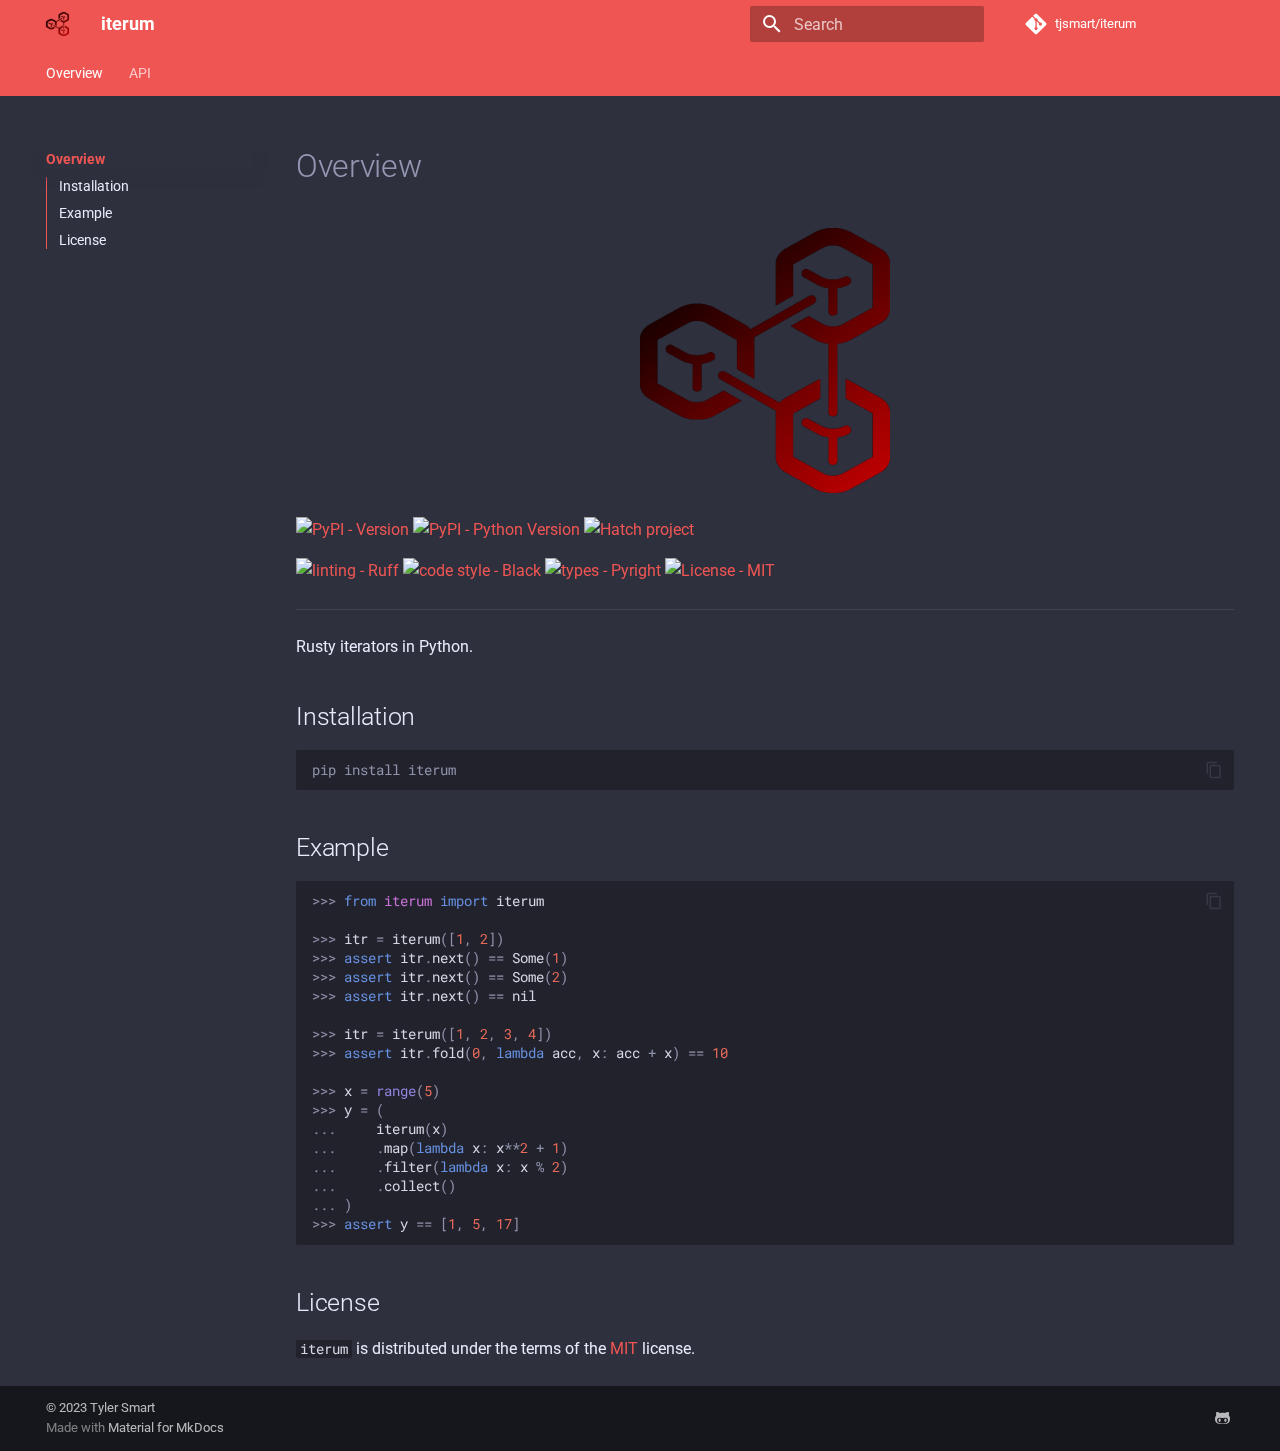
==== commit b9bcd908: "Deployed 37f0c91 with MkDocs version: 1.4.3" ====
--- a/index.html
+++ b/index.html
@@ -294,6 +294,13 @@
 </li>
       
         <li class="md-nav__item">
+  <a href="#example" class="md-nav__link">
+    Example
+  </a>
+  
+</li>
+      
+        <li class="md-nav__item">
   <a href="#license" class="md-nav__link">
     License
   </a>
@@ -343,7 +350,6 @@
 
 <h1 id="overview">Overview</h1>
 <div align="center">
-<!-- <img src="https://raw.githubusercontent.com/tjsmart/iterum/main/docs/assets/images/logo.png" alt="Iterum logo" width="500" role="img"> -->
 <img src="assets/logo.png" alt="Iterum logo" width="250" role="img">
 </div>
 
@@ -359,6 +365,26 @@
 <h2 id="installation">Installation</h2>
 <div class="highlight"><pre><span></span><code><a id="__codelineno-0-1" name="__codelineno-0-1" href="#__codelineno-0-1"></a><span class="go">pip install iterum</span>
 </code></pre></div>
+<h2 id="example">Example</h2>
+<div class="highlight"><pre><span></span><code><a id="__codelineno-1-1" name="__codelineno-1-1" href="#__codelineno-1-1"></a><span class="gp">&gt;&gt;&gt; </span><span class="kn">from</span> <span class="nn">iterum</span> <span class="kn">import</span> <span class="n">iterum</span>
+<a id="__codelineno-1-2" name="__codelineno-1-2" href="#__codelineno-1-2"></a>
+<a id="__codelineno-1-3" name="__codelineno-1-3" href="#__codelineno-1-3"></a><span class="gp">&gt;&gt;&gt; </span><span class="n">itr</span> <span class="o">=</span> <span class="n">iterum</span><span class="p">([</span><span class="mi">1</span><span class="p">,</span> <span class="mi">2</span><span class="p">])</span>
+<a id="__codelineno-1-4" name="__codelineno-1-4" href="#__codelineno-1-4"></a><span class="gp">&gt;&gt;&gt; </span><span class="k">assert</span> <span class="n">itr</span><span class="o">.</span><span class="n">next</span><span class="p">()</span> <span class="o">==</span> <span class="n">Some</span><span class="p">(</span><span class="mi">1</span><span class="p">)</span>
+<a id="__codelineno-1-5" name="__codelineno-1-5" href="#__codelineno-1-5"></a><span class="gp">&gt;&gt;&gt; </span><span class="k">assert</span> <span class="n">itr</span><span class="o">.</span><span class="n">next</span><span class="p">()</span> <span class="o">==</span> <span class="n">Some</span><span class="p">(</span><span class="mi">2</span><span class="p">)</span>
+<a id="__codelineno-1-6" name="__codelineno-1-6" href="#__codelineno-1-6"></a><span class="gp">&gt;&gt;&gt; </span><span class="k">assert</span> <span class="n">itr</span><span class="o">.</span><span class="n">next</span><span class="p">()</span> <span class="o">==</span> <span class="n">nil</span>
+<a id="__codelineno-1-7" name="__codelineno-1-7" href="#__codelineno-1-7"></a>
+<a id="__codelineno-1-8" name="__codelineno-1-8" href="#__codelineno-1-8"></a><span class="gp">&gt;&gt;&gt; </span><span class="n">itr</span> <span class="o">=</span> <span class="n">iterum</span><span class="p">([</span><span class="mi">1</span><span class="p">,</span> <span class="mi">2</span><span class="p">,</span> <span class="mi">3</span><span class="p">,</span> <span class="mi">4</span><span class="p">])</span>
+<a id="__codelineno-1-9" name="__codelineno-1-9" href="#__codelineno-1-9"></a><span class="gp">&gt;&gt;&gt; </span><span class="k">assert</span> <span class="n">itr</span><span class="o">.</span><span class="n">fold</span><span class="p">(</span><span class="mi">0</span><span class="p">,</span> <span class="k">lambda</span> <span class="n">acc</span><span class="p">,</span> <span class="n">x</span><span class="p">:</span> <span class="n">acc</span> <span class="o">+</span> <span class="n">x</span><span class="p">)</span> <span class="o">==</span> <span class="mi">10</span>
+<a id="__codelineno-1-10" name="__codelineno-1-10" href="#__codelineno-1-10"></a>
+<a id="__codelineno-1-11" name="__codelineno-1-11" href="#__codelineno-1-11"></a><span class="gp">&gt;&gt;&gt; </span><span class="n">x</span> <span class="o">=</span> <span class="nb">range</span><span class="p">(</span><span class="mi">5</span><span class="p">)</span>
+<a id="__codelineno-1-12" name="__codelineno-1-12" href="#__codelineno-1-12"></a><span class="gp">&gt;&gt;&gt; </span><span class="n">y</span> <span class="o">=</span> <span class="p">(</span>
+<a id="__codelineno-1-13" name="__codelineno-1-13" href="#__codelineno-1-13"></a><span class="gp">... </span>    <span class="n">iterum</span><span class="p">(</span><span class="n">x</span><span class="p">)</span>
+<a id="__codelineno-1-14" name="__codelineno-1-14" href="#__codelineno-1-14"></a><span class="gp">... </span>    <span class="o">.</span><span class="n">map</span><span class="p">(</span><span class="k">lambda</span> <span class="n">x</span><span class="p">:</span> <span class="n">x</span><span class="o">**</span><span class="mi">2</span> <span class="o">+</span> <span class="mi">1</span><span class="p">)</span>
+<a id="__codelineno-1-15" name="__codelineno-1-15" href="#__codelineno-1-15"></a><span class="gp">... </span>    <span class="o">.</span><span class="n">filter</span><span class="p">(</span><span class="k">lambda</span> <span class="n">x</span><span class="p">:</span> <span class="n">x</span> <span class="o">%</span> <span class="mi">2</span><span class="p">)</span>
+<a id="__codelineno-1-16" name="__codelineno-1-16" href="#__codelineno-1-16"></a><span class="gp">... </span>    <span class="o">.</span><span class="n">collect</span><span class="p">()</span>
+<a id="__codelineno-1-17" name="__codelineno-1-17" href="#__codelineno-1-17"></a><span class="gp">... </span><span class="p">)</span>
+<a id="__codelineno-1-18" name="__codelineno-1-18" href="#__codelineno-1-18"></a><span class="gp">&gt;&gt;&gt; </span><span class="k">assert</span> <span class="n">y</span> <span class="o">==</span> <span class="p">[</span><span class="mi">1</span><span class="p">,</span> <span class="mi">5</span><span class="p">,</span> <span class="mi">17</span><span class="p">]</span>
+</code></pre></div>
 <h2 id="license">License</h2>
 <p><code>iterum</code> is distributed under the terms of the <a href="https://spdx.org/licenses/MIT.html">MIT</a> license.</p>
 
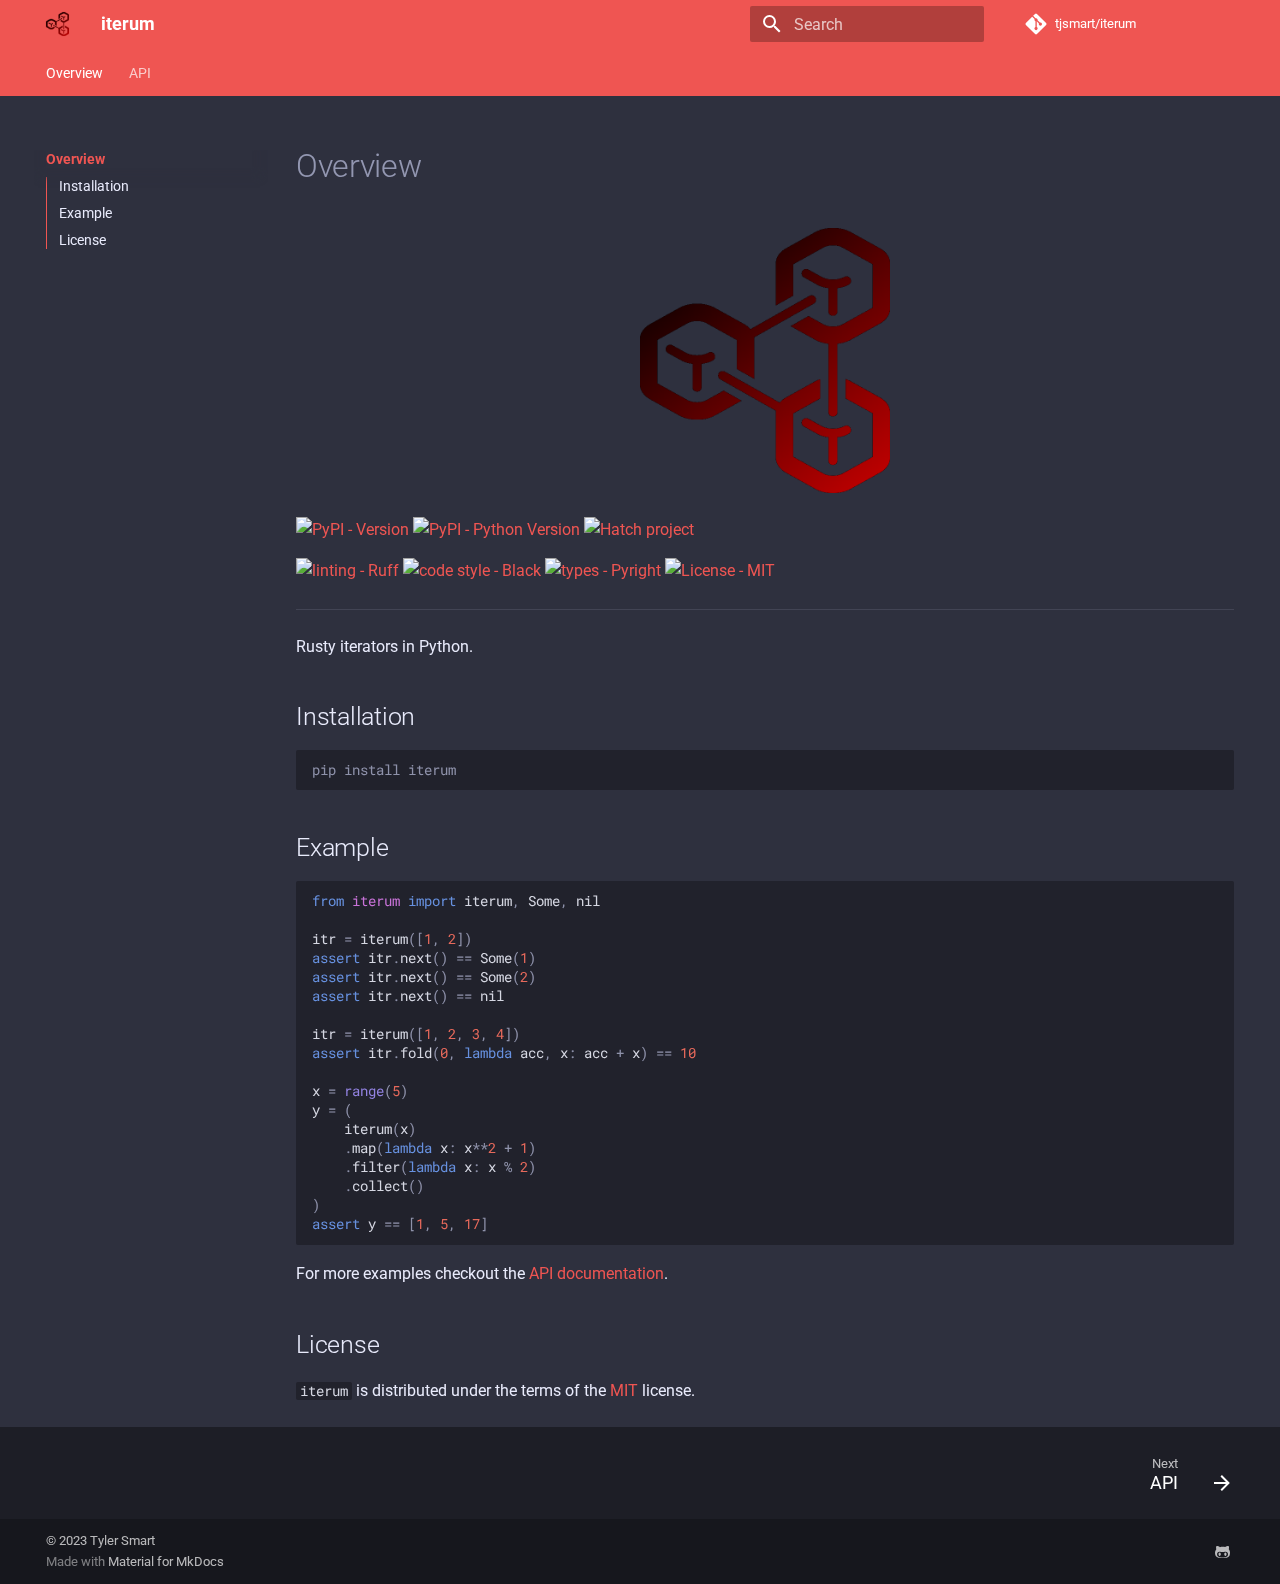
==== commit 1175c051: "Deployed 5dbb367 with MkDocs version: 1.4.3" ====
--- a/index.html
+++ b/index.html
@@ -43,6 +43,8 @@
     
     
       <link rel="stylesheet" href="assets/_mkdocstrings.css">
+    
+      <link rel="stylesheet" href="stylesheets/extra.css">
     
     <script>__md_scope=new URL(".",location),__md_hash=e=>[...e].reduce((e,_)=>(e<<5)-e+_.charCodeAt(0),0),__md_get=(e,_=localStorage,t=__md_scope)=>JSON.parse(_.getItem(t.pathname+"."+e)),__md_set=(e,_,t=localStorage,a=__md_scope)=>{try{t.setItem(a.pathname+"."+e,JSON.stringify(_))}catch(e){}}</script>
     
@@ -366,25 +368,26 @@
 <div class="highlight"><pre><span></span><code><a id="__codelineno-0-1" name="__codelineno-0-1" href="#__codelineno-0-1"></a><span class="go">pip install iterum</span>
 </code></pre></div>
 <h2 id="example">Example</h2>
-<div class="highlight"><pre><span></span><code><a id="__codelineno-1-1" name="__codelineno-1-1" href="#__codelineno-1-1"></a><span class="gp">&gt;&gt;&gt; </span><span class="kn">from</span> <span class="nn">iterum</span> <span class="kn">import</span> <span class="n">iterum</span>
+<div class="highlight"><pre><span></span><code><a id="__codelineno-1-1" name="__codelineno-1-1" href="#__codelineno-1-1"></a><span class="kn">from</span> <span class="nn">iterum</span> <span class="kn">import</span> <span class="n">iterum</span><span class="p">,</span> <span class="n">Some</span><span class="p">,</span> <span class="n">nil</span>
 <a id="__codelineno-1-2" name="__codelineno-1-2" href="#__codelineno-1-2"></a>
-<a id="__codelineno-1-3" name="__codelineno-1-3" href="#__codelineno-1-3"></a><span class="gp">&gt;&gt;&gt; </span><span class="n">itr</span> <span class="o">=</span> <span class="n">iterum</span><span class="p">([</span><span class="mi">1</span><span class="p">,</span> <span class="mi">2</span><span class="p">])</span>
-<a id="__codelineno-1-4" name="__codelineno-1-4" href="#__codelineno-1-4"></a><span class="gp">&gt;&gt;&gt; </span><span class="k">assert</span> <span class="n">itr</span><span class="o">.</span><span class="n">next</span><span class="p">()</span> <span class="o">==</span> <span class="n">Some</span><span class="p">(</span><span class="mi">1</span><span class="p">)</span>
-<a id="__codelineno-1-5" name="__codelineno-1-5" href="#__codelineno-1-5"></a><span class="gp">&gt;&gt;&gt; </span><span class="k">assert</span> <span class="n">itr</span><span class="o">.</span><span class="n">next</span><span class="p">()</span> <span class="o">==</span> <span class="n">Some</span><span class="p">(</span><span class="mi">2</span><span class="p">)</span>
-<a id="__codelineno-1-6" name="__codelineno-1-6" href="#__codelineno-1-6"></a><span class="gp">&gt;&gt;&gt; </span><span class="k">assert</span> <span class="n">itr</span><span class="o">.</span><span class="n">next</span><span class="p">()</span> <span class="o">==</span> <span class="n">nil</span>
+<a id="__codelineno-1-3" name="__codelineno-1-3" href="#__codelineno-1-3"></a><span class="n">itr</span> <span class="o">=</span> <span class="n">iterum</span><span class="p">([</span><span class="mi">1</span><span class="p">,</span> <span class="mi">2</span><span class="p">])</span>
+<a id="__codelineno-1-4" name="__codelineno-1-4" href="#__codelineno-1-4"></a><span class="k">assert</span> <span class="n">itr</span><span class="o">.</span><span class="n">next</span><span class="p">()</span> <span class="o">==</span> <span class="n">Some</span><span class="p">(</span><span class="mi">1</span><span class="p">)</span>
+<a id="__codelineno-1-5" name="__codelineno-1-5" href="#__codelineno-1-5"></a><span class="k">assert</span> <span class="n">itr</span><span class="o">.</span><span class="n">next</span><span class="p">()</span> <span class="o">==</span> <span class="n">Some</span><span class="p">(</span><span class="mi">2</span><span class="p">)</span>
+<a id="__codelineno-1-6" name="__codelineno-1-6" href="#__codelineno-1-6"></a><span class="k">assert</span> <span class="n">itr</span><span class="o">.</span><span class="n">next</span><span class="p">()</span> <span class="o">==</span> <span class="n">nil</span>
 <a id="__codelineno-1-7" name="__codelineno-1-7" href="#__codelineno-1-7"></a>
-<a id="__codelineno-1-8" name="__codelineno-1-8" href="#__codelineno-1-8"></a><span class="gp">&gt;&gt;&gt; </span><span class="n">itr</span> <span class="o">=</span> <span class="n">iterum</span><span class="p">([</span><span class="mi">1</span><span class="p">,</span> <span class="mi">2</span><span class="p">,</span> <span class="mi">3</span><span class="p">,</span> <span class="mi">4</span><span class="p">])</span>
-<a id="__codelineno-1-9" name="__codelineno-1-9" href="#__codelineno-1-9"></a><span class="gp">&gt;&gt;&gt; </span><span class="k">assert</span> <span class="n">itr</span><span class="o">.</span><span class="n">fold</span><span class="p">(</span><span class="mi">0</span><span class="p">,</span> <span class="k">lambda</span> <span class="n">acc</span><span class="p">,</span> <span class="n">x</span><span class="p">:</span> <span class="n">acc</span> <span class="o">+</span> <span class="n">x</span><span class="p">)</span> <span class="o">==</span> <span class="mi">10</span>
+<a id="__codelineno-1-8" name="__codelineno-1-8" href="#__codelineno-1-8"></a><span class="n">itr</span> <span class="o">=</span> <span class="n">iterum</span><span class="p">([</span><span class="mi">1</span><span class="p">,</span> <span class="mi">2</span><span class="p">,</span> <span class="mi">3</span><span class="p">,</span> <span class="mi">4</span><span class="p">])</span>
+<a id="__codelineno-1-9" name="__codelineno-1-9" href="#__codelineno-1-9"></a><span class="k">assert</span> <span class="n">itr</span><span class="o">.</span><span class="n">fold</span><span class="p">(</span><span class="mi">0</span><span class="p">,</span> <span class="k">lambda</span> <span class="n">acc</span><span class="p">,</span> <span class="n">x</span><span class="p">:</span> <span class="n">acc</span> <span class="o">+</span> <span class="n">x</span><span class="p">)</span> <span class="o">==</span> <span class="mi">10</span>
 <a id="__codelineno-1-10" name="__codelineno-1-10" href="#__codelineno-1-10"></a>
-<a id="__codelineno-1-11" name="__codelineno-1-11" href="#__codelineno-1-11"></a><span class="gp">&gt;&gt;&gt; </span><span class="n">x</span> <span class="o">=</span> <span class="nb">range</span><span class="p">(</span><span class="mi">5</span><span class="p">)</span>
-<a id="__codelineno-1-12" name="__codelineno-1-12" href="#__codelineno-1-12"></a><span class="gp">&gt;&gt;&gt; </span><span class="n">y</span> <span class="o">=</span> <span class="p">(</span>
-<a id="__codelineno-1-13" name="__codelineno-1-13" href="#__codelineno-1-13"></a><span class="gp">... </span>    <span class="n">iterum</span><span class="p">(</span><span class="n">x</span><span class="p">)</span>
-<a id="__codelineno-1-14" name="__codelineno-1-14" href="#__codelineno-1-14"></a><span class="gp">... </span>    <span class="o">.</span><span class="n">map</span><span class="p">(</span><span class="k">lambda</span> <span class="n">x</span><span class="p">:</span> <span class="n">x</span><span class="o">**</span><span class="mi">2</span> <span class="o">+</span> <span class="mi">1</span><span class="p">)</span>
-<a id="__codelineno-1-15" name="__codelineno-1-15" href="#__codelineno-1-15"></a><span class="gp">... </span>    <span class="o">.</span><span class="n">filter</span><span class="p">(</span><span class="k">lambda</span> <span class="n">x</span><span class="p">:</span> <span class="n">x</span> <span class="o">%</span> <span class="mi">2</span><span class="p">)</span>
-<a id="__codelineno-1-16" name="__codelineno-1-16" href="#__codelineno-1-16"></a><span class="gp">... </span>    <span class="o">.</span><span class="n">collect</span><span class="p">()</span>
-<a id="__codelineno-1-17" name="__codelineno-1-17" href="#__codelineno-1-17"></a><span class="gp">... </span><span class="p">)</span>
-<a id="__codelineno-1-18" name="__codelineno-1-18" href="#__codelineno-1-18"></a><span class="gp">&gt;&gt;&gt; </span><span class="k">assert</span> <span class="n">y</span> <span class="o">==</span> <span class="p">[</span><span class="mi">1</span><span class="p">,</span> <span class="mi">5</span><span class="p">,</span> <span class="mi">17</span><span class="p">]</span>
+<a id="__codelineno-1-11" name="__codelineno-1-11" href="#__codelineno-1-11"></a><span class="n">x</span> <span class="o">=</span> <span class="nb">range</span><span class="p">(</span><span class="mi">5</span><span class="p">)</span>
+<a id="__codelineno-1-12" name="__codelineno-1-12" href="#__codelineno-1-12"></a><span class="n">y</span> <span class="o">=</span> <span class="p">(</span>
+<a id="__codelineno-1-13" name="__codelineno-1-13" href="#__codelineno-1-13"></a>    <span class="n">iterum</span><span class="p">(</span><span class="n">x</span><span class="p">)</span>
+<a id="__codelineno-1-14" name="__codelineno-1-14" href="#__codelineno-1-14"></a>    <span class="o">.</span><span class="n">map</span><span class="p">(</span><span class="k">lambda</span> <span class="n">x</span><span class="p">:</span> <span class="n">x</span><span class="o">**</span><span class="mi">2</span> <span class="o">+</span> <span class="mi">1</span><span class="p">)</span>
+<a id="__codelineno-1-15" name="__codelineno-1-15" href="#__codelineno-1-15"></a>    <span class="o">.</span><span class="n">filter</span><span class="p">(</span><span class="k">lambda</span> <span class="n">x</span><span class="p">:</span> <span class="n">x</span> <span class="o">%</span> <span class="mi">2</span><span class="p">)</span>
+<a id="__codelineno-1-16" name="__codelineno-1-16" href="#__codelineno-1-16"></a>    <span class="o">.</span><span class="n">collect</span><span class="p">()</span>
+<a id="__codelineno-1-17" name="__codelineno-1-17" href="#__codelineno-1-17"></a><span class="p">)</span>
+<a id="__codelineno-1-18" name="__codelineno-1-18" href="#__codelineno-1-18"></a><span class="k">assert</span> <span class="n">y</span> <span class="o">==</span> <span class="p">[</span><span class="mi">1</span><span class="p">,</span> <span class="mi">5</span><span class="p">,</span> <span class="mi">17</span><span class="p">]</span>
 </code></pre></div>
+<p>For more examples checkout the <a href="api/">API documentation</a>.</p>
 <h2 id="license">License</h2>
 <p><code>iterum</code> is distributed under the terms of the <a href="https://spdx.org/licenses/MIT.html">MIT</a> license.</p>
 
@@ -410,6 +413,29 @@
       
         <footer class="md-footer">
   
+    
+      
+      <nav class="md-footer__inner md-grid" aria-label="Footer" >
+        
+        
+          
+          <a href="api/" class="md-footer__link md-footer__link--next" aria-label="Next: API" rel="next">
+            <div class="md-footer__title">
+              <span class="md-footer__direction">
+                Next
+              </span>
+              <div class="md-ellipsis">
+                API
+              </div>
+            </div>
+            <div class="md-footer__button md-icon">
+              <svg xmlns="http://www.w3.org/2000/svg" viewBox="0 0 24 24"><path d="M4 11v2h12l-5.5 5.5 1.42 1.42L19.84 12l-7.92-7.92L10.5 5.5 16 11H4Z"/></svg>
+            </div>
+          </a>
+        
+      </nav>
+    
+  
   <div class="md-footer-meta md-typeset">
     <div class="md-footer-meta__inner md-grid">
       <div class="md-copyright">
@@ -451,7 +477,7 @@
       <div class="md-dialog__inner md-typeset"></div>
     </div>
     
-    <script id="__config" type="application/json">{"base": ".", "features": ["navigation.tabs", "navigation.sections", "toc.integrate", "navigation.top", "search.suggest", "search.highlight", "content.tabs.link", "content.code.annotation", "content.code.copy"], "search": "assets/javascripts/workers/search.208ed371.min.js", "translations": {"clipboard.copied": "Copied to clipboard", "clipboard.copy": "Copy to clipboard", "search.result.more.one": "1 more on this page", "search.result.more.other": "# more on this page", "search.result.none": "No matching documents", "search.result.one": "1 matching document", "search.result.other": "# matching documents", "search.result.placeholder": "Type to start searching", "search.result.term.missing": "Missing", "select.version": "Select version"}}</script>
+    <script id="__config" type="application/json">{"base": ".", "features": ["navigation.tabs", "navigation.top", "navigation.footer", "navigation.sections", "toc.integrate", "search.suggest", "search.highlight", "content.tabs.link", "content.code.annotation"], "search": "assets/javascripts/workers/search.208ed371.min.js", "translations": {"clipboard.copied": "Copied to clipboard", "clipboard.copy": "Copy to clipboard", "search.result.more.one": "1 more on this page", "search.result.more.other": "# more on this page", "search.result.none": "No matching documents", "search.result.one": "1 matching document", "search.result.other": "# matching documents", "search.result.placeholder": "Type to start searching", "search.result.term.missing": "Missing", "select.version": "Select version"}}</script>
     
     
       <script src="assets/javascripts/bundle.b425cdc4.min.js"></script>
--- a/stylesheets/extra.css
+++ b/stylesheets/extra.css
@@ -0,0 +1 @@
+.highlight .gp, .highlight .go { user-select: none; }
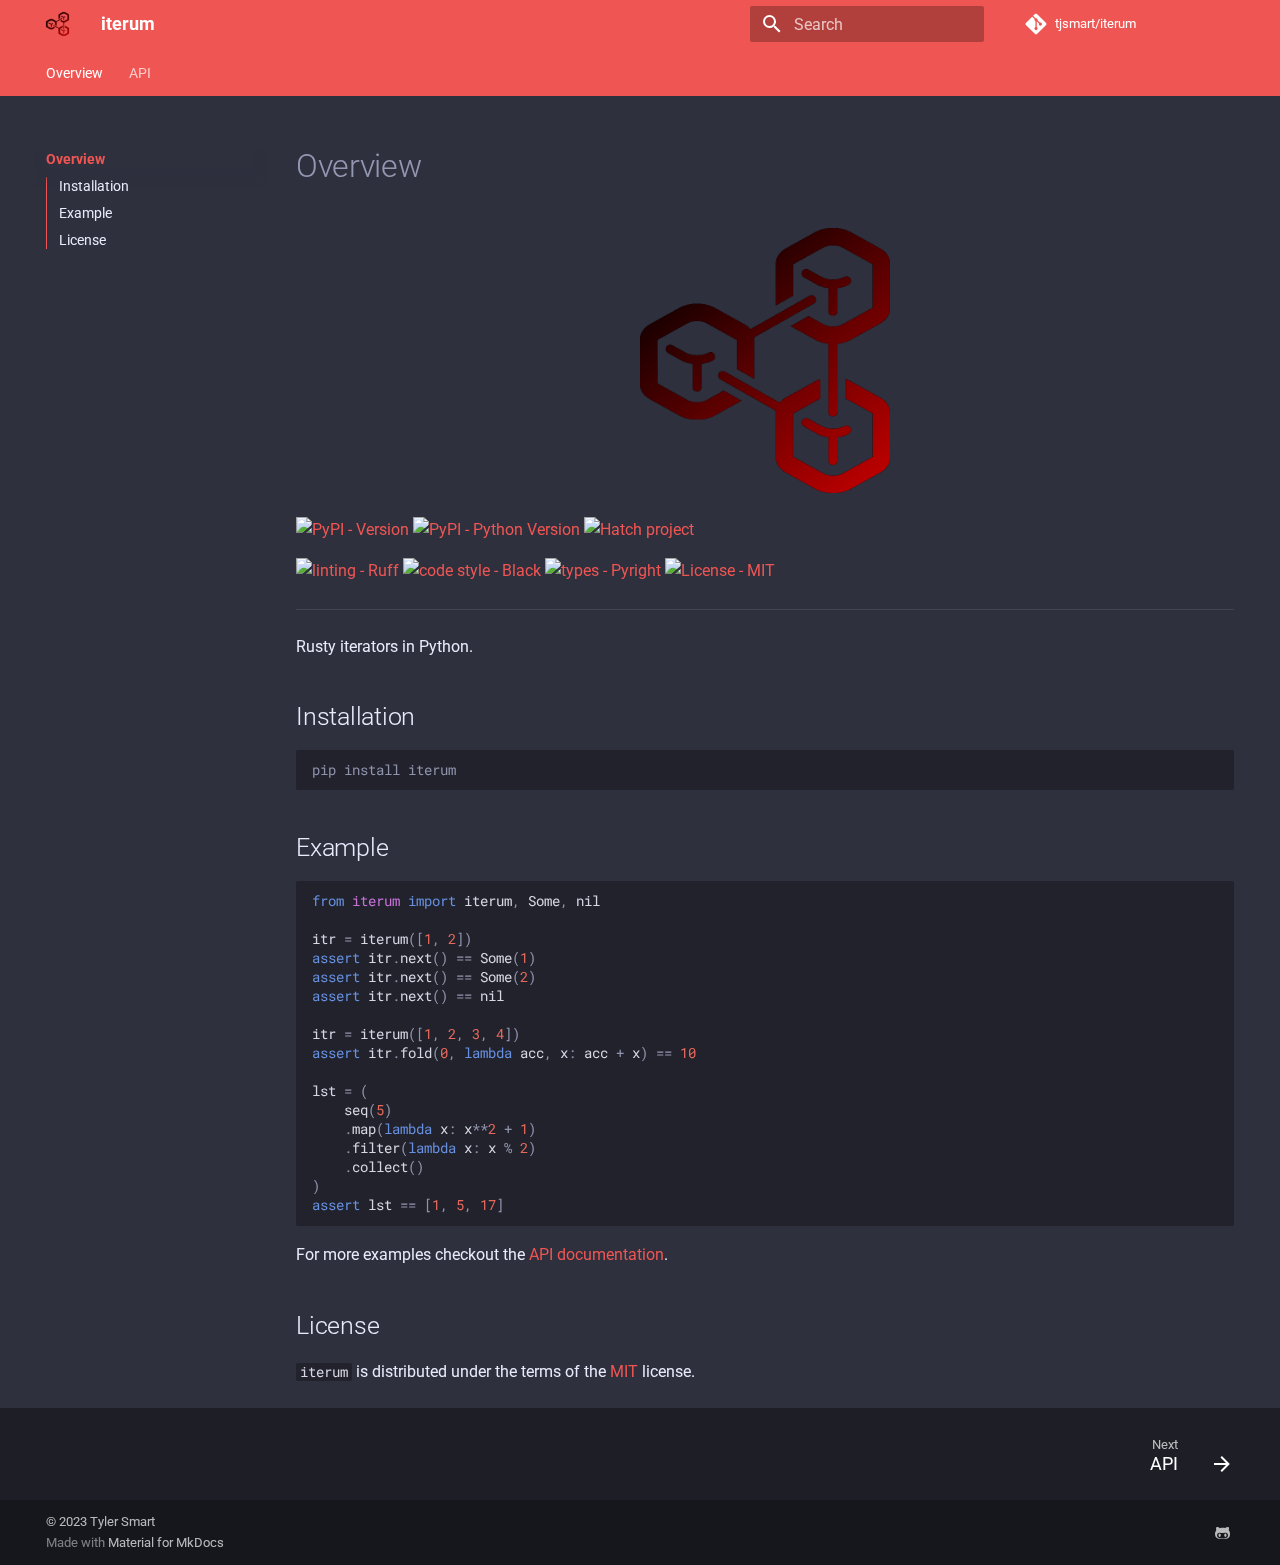
==== commit 3e308801: "Deployed 5699414 with MkDocs version: 1.4.3" ====
--- a/index.html
+++ b/index.html
@@ -378,14 +378,13 @@
 <a id="__codelineno-1-8" name="__codelineno-1-8" href="#__codelineno-1-8"></a><span class="n">itr</span> <span class="o">=</span> <span class="n">iterum</span><span class="p">([</span><span class="mi">1</span><span class="p">,</span> <span class="mi">2</span><span class="p">,</span> <span class="mi">3</span><span class="p">,</span> <span class="mi">4</span><span class="p">])</span>
 <a id="__codelineno-1-9" name="__codelineno-1-9" href="#__codelineno-1-9"></a><span class="k">assert</span> <span class="n">itr</span><span class="o">.</span><span class="n">fold</span><span class="p">(</span><span class="mi">0</span><span class="p">,</span> <span class="k">lambda</span> <span class="n">acc</span><span class="p">,</span> <span class="n">x</span><span class="p">:</span> <span class="n">acc</span> <span class="o">+</span> <span class="n">x</span><span class="p">)</span> <span class="o">==</span> <span class="mi">10</span>
 <a id="__codelineno-1-10" name="__codelineno-1-10" href="#__codelineno-1-10"></a>
-<a id="__codelineno-1-11" name="__codelineno-1-11" href="#__codelineno-1-11"></a><span class="n">x</span> <span class="o">=</span> <span class="nb">range</span><span class="p">(</span><span class="mi">5</span><span class="p">)</span>
-<a id="__codelineno-1-12" name="__codelineno-1-12" href="#__codelineno-1-12"></a><span class="n">y</span> <span class="o">=</span> <span class="p">(</span>
-<a id="__codelineno-1-13" name="__codelineno-1-13" href="#__codelineno-1-13"></a>    <span class="n">iterum</span><span class="p">(</span><span class="n">x</span><span class="p">)</span>
-<a id="__codelineno-1-14" name="__codelineno-1-14" href="#__codelineno-1-14"></a>    <span class="o">.</span><span class="n">map</span><span class="p">(</span><span class="k">lambda</span> <span class="n">x</span><span class="p">:</span> <span class="n">x</span><span class="o">**</span><span class="mi">2</span> <span class="o">+</span> <span class="mi">1</span><span class="p">)</span>
-<a id="__codelineno-1-15" name="__codelineno-1-15" href="#__codelineno-1-15"></a>    <span class="o">.</span><span class="n">filter</span><span class="p">(</span><span class="k">lambda</span> <span class="n">x</span><span class="p">:</span> <span class="n">x</span> <span class="o">%</span> <span class="mi">2</span><span class="p">)</span>
-<a id="__codelineno-1-16" name="__codelineno-1-16" href="#__codelineno-1-16"></a>    <span class="o">.</span><span class="n">collect</span><span class="p">()</span>
-<a id="__codelineno-1-17" name="__codelineno-1-17" href="#__codelineno-1-17"></a><span class="p">)</span>
-<a id="__codelineno-1-18" name="__codelineno-1-18" href="#__codelineno-1-18"></a><span class="k">assert</span> <span class="n">y</span> <span class="o">==</span> <span class="p">[</span><span class="mi">1</span><span class="p">,</span> <span class="mi">5</span><span class="p">,</span> <span class="mi">17</span><span class="p">]</span>
+<a id="__codelineno-1-11" name="__codelineno-1-11" href="#__codelineno-1-11"></a><span class="n">lst</span> <span class="o">=</span> <span class="p">(</span>
+<a id="__codelineno-1-12" name="__codelineno-1-12" href="#__codelineno-1-12"></a>    <span class="n">seq</span><span class="p">(</span><span class="mi">5</span><span class="p">)</span>
+<a id="__codelineno-1-13" name="__codelineno-1-13" href="#__codelineno-1-13"></a>    <span class="o">.</span><span class="n">map</span><span class="p">(</span><span class="k">lambda</span> <span class="n">x</span><span class="p">:</span> <span class="n">x</span><span class="o">**</span><span class="mi">2</span> <span class="o">+</span> <span class="mi">1</span><span class="p">)</span>
+<a id="__codelineno-1-14" name="__codelineno-1-14" href="#__codelineno-1-14"></a>    <span class="o">.</span><span class="n">filter</span><span class="p">(</span><span class="k">lambda</span> <span class="n">x</span><span class="p">:</span> <span class="n">x</span> <span class="o">%</span> <span class="mi">2</span><span class="p">)</span>
+<a id="__codelineno-1-15" name="__codelineno-1-15" href="#__codelineno-1-15"></a>    <span class="o">.</span><span class="n">collect</span><span class="p">()</span>
+<a id="__codelineno-1-16" name="__codelineno-1-16" href="#__codelineno-1-16"></a><span class="p">)</span>
+<a id="__codelineno-1-17" name="__codelineno-1-17" href="#__codelineno-1-17"></a><span class="k">assert</span> <span class="n">lst</span> <span class="o">==</span> <span class="p">[</span><span class="mi">1</span><span class="p">,</span> <span class="mi">5</span><span class="p">,</span> <span class="mi">17</span><span class="p">]</span>
 </code></pre></div>
 <p>For more examples checkout the <a href="api/">API documentation</a>.</p>
 <h2 id="license">License</h2>
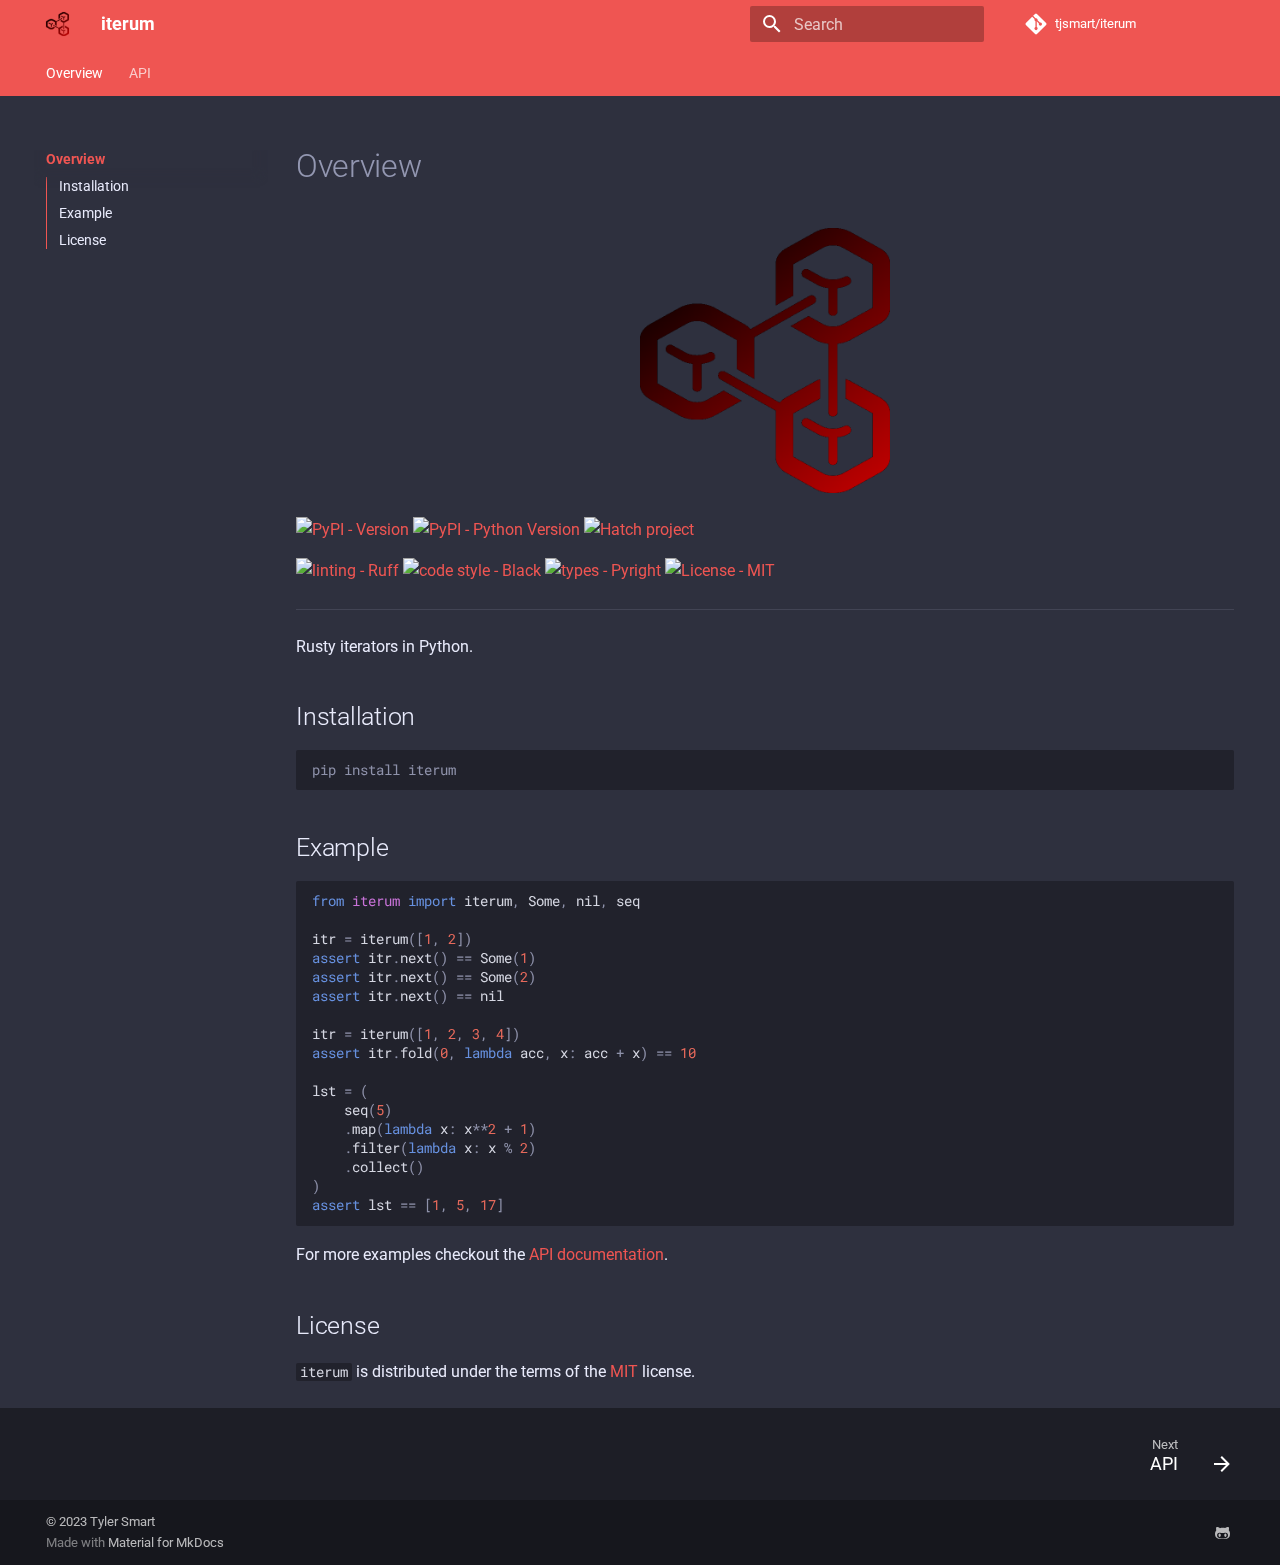
==== commit 1f3fffd4: "Deployed 7a4469b with MkDocs version: 1.4.3" ====
--- a/index.html
+++ b/index.html
@@ -368,7 +368,7 @@
 <div class="highlight"><pre><span></span><code><a id="__codelineno-0-1" name="__codelineno-0-1" href="#__codelineno-0-1"></a><span class="go">pip install iterum</span>
 </code></pre></div>
 <h2 id="example">Example</h2>
-<div class="highlight"><pre><span></span><code><a id="__codelineno-1-1" name="__codelineno-1-1" href="#__codelineno-1-1"></a><span class="kn">from</span> <span class="nn">iterum</span> <span class="kn">import</span> <span class="n">iterum</span><span class="p">,</span> <span class="n">Some</span><span class="p">,</span> <span class="n">nil</span>
+<div class="highlight"><pre><span></span><code><a id="__codelineno-1-1" name="__codelineno-1-1" href="#__codelineno-1-1"></a><span class="kn">from</span> <span class="nn">iterum</span> <span class="kn">import</span> <span class="n">iterum</span><span class="p">,</span> <span class="n">Some</span><span class="p">,</span> <span class="n">nil</span><span class="p">,</span> <span class="n">seq</span>
 <a id="__codelineno-1-2" name="__codelineno-1-2" href="#__codelineno-1-2"></a>
 <a id="__codelineno-1-3" name="__codelineno-1-3" href="#__codelineno-1-3"></a><span class="n">itr</span> <span class="o">=</span> <span class="n">iterum</span><span class="p">([</span><span class="mi">1</span><span class="p">,</span> <span class="mi">2</span><span class="p">])</span>
 <a id="__codelineno-1-4" name="__codelineno-1-4" href="#__codelineno-1-4"></a><span class="k">assert</span> <span class="n">itr</span><span class="o">.</span><span class="n">next</span><span class="p">()</span> <span class="o">==</span> <span class="n">Some</span><span class="p">(</span><span class="mi">1</span><span class="p">)</span>
